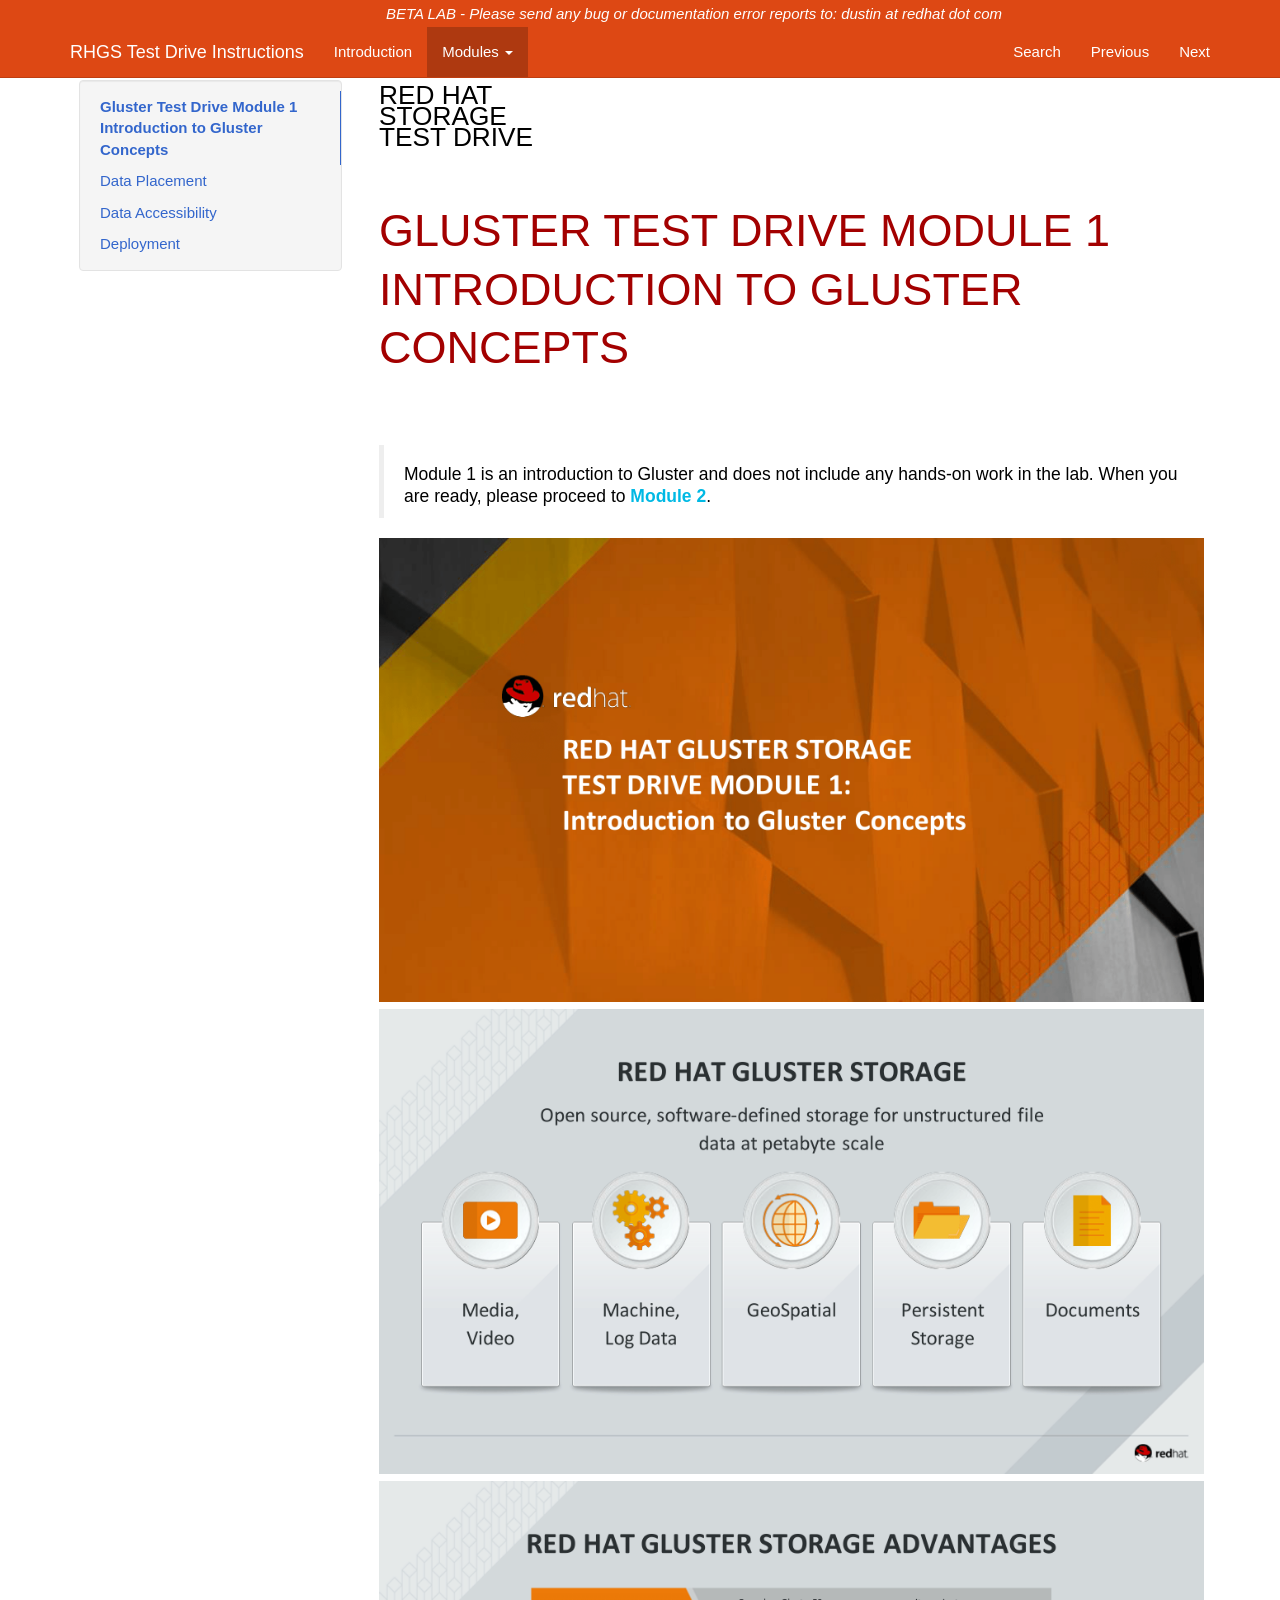
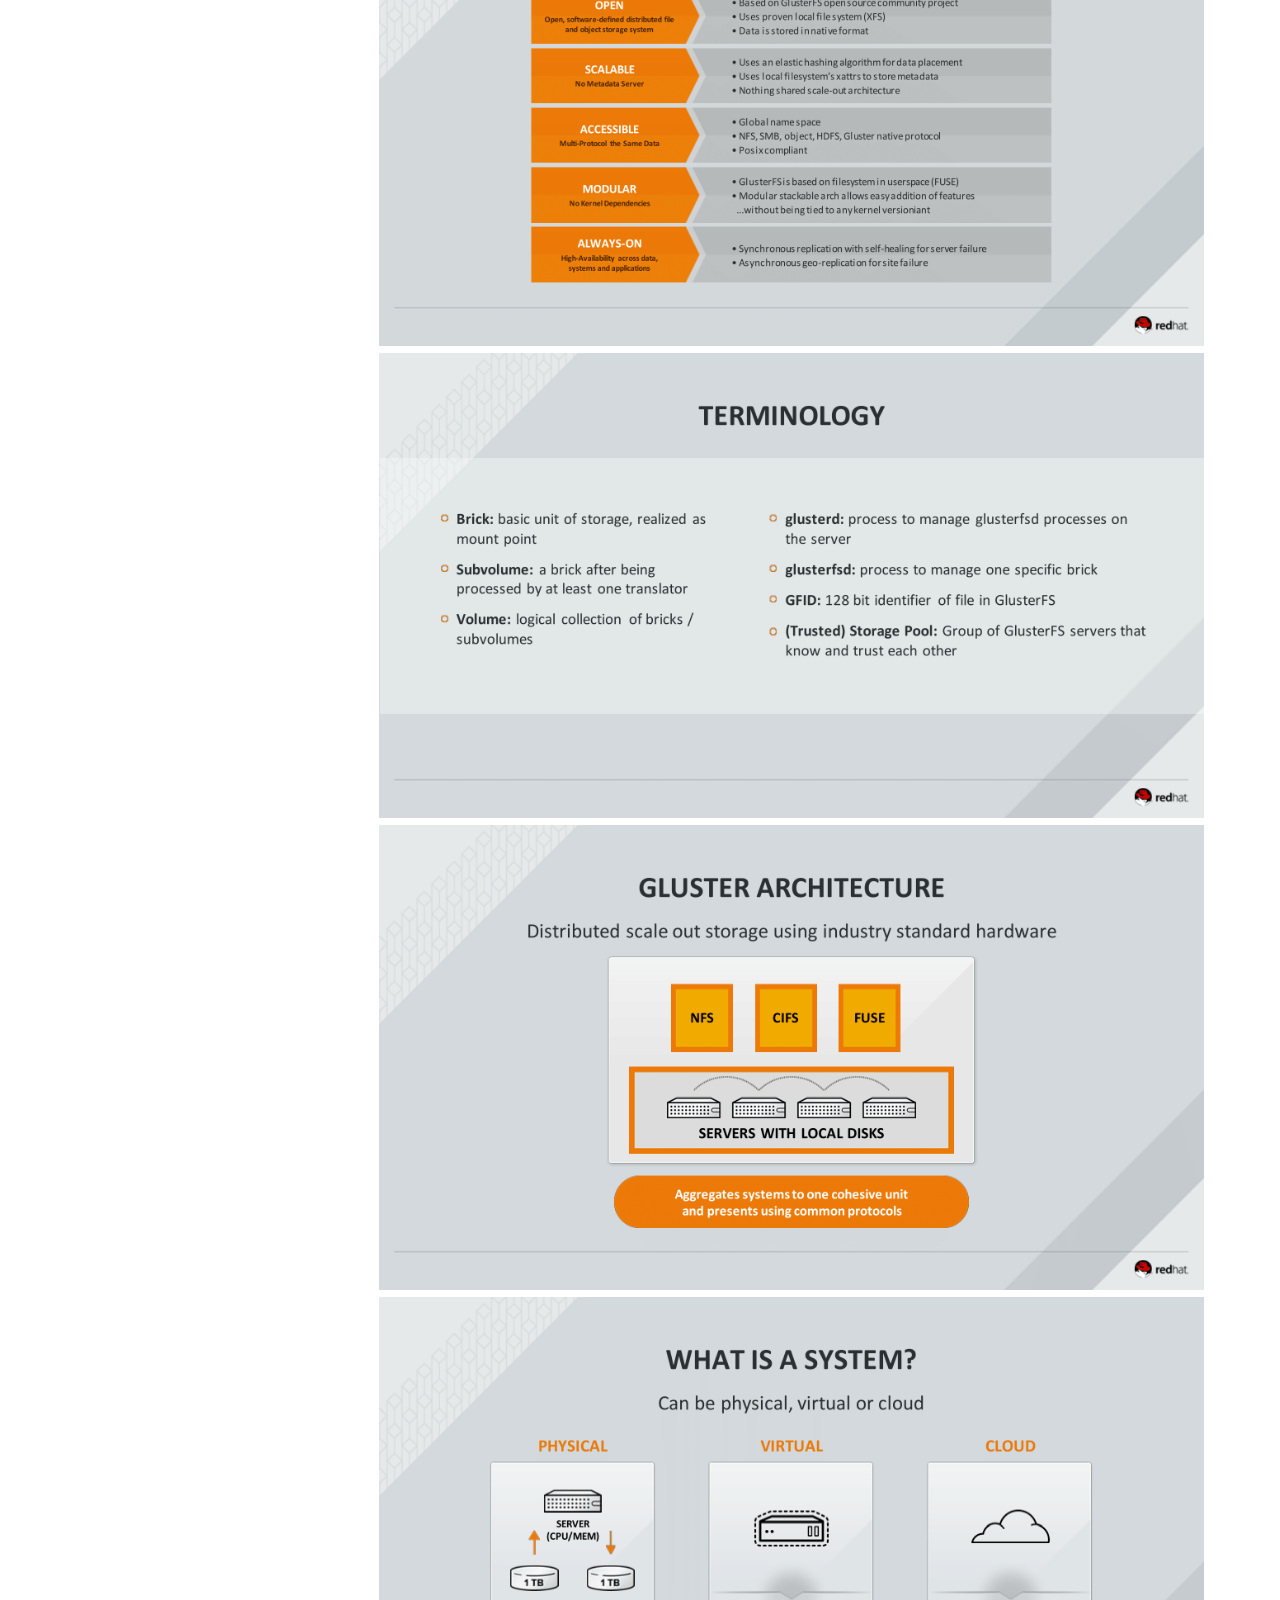
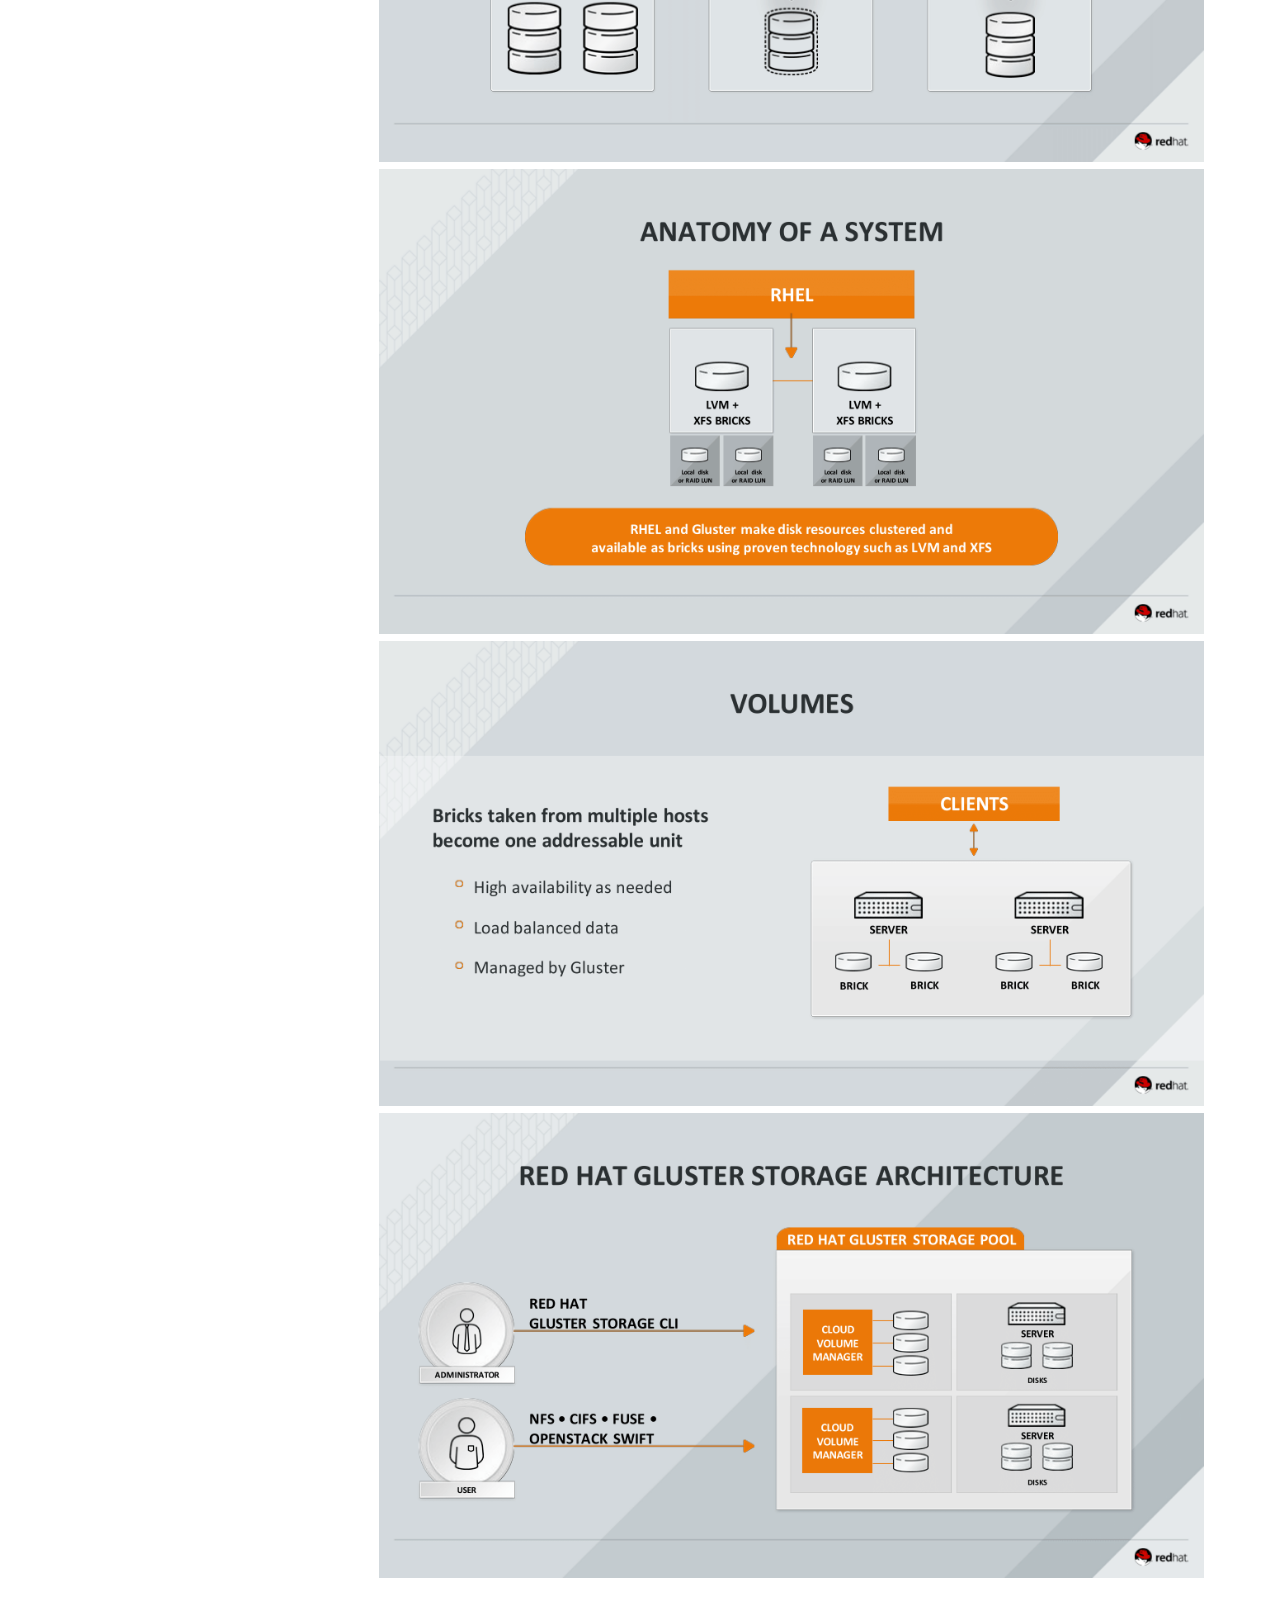
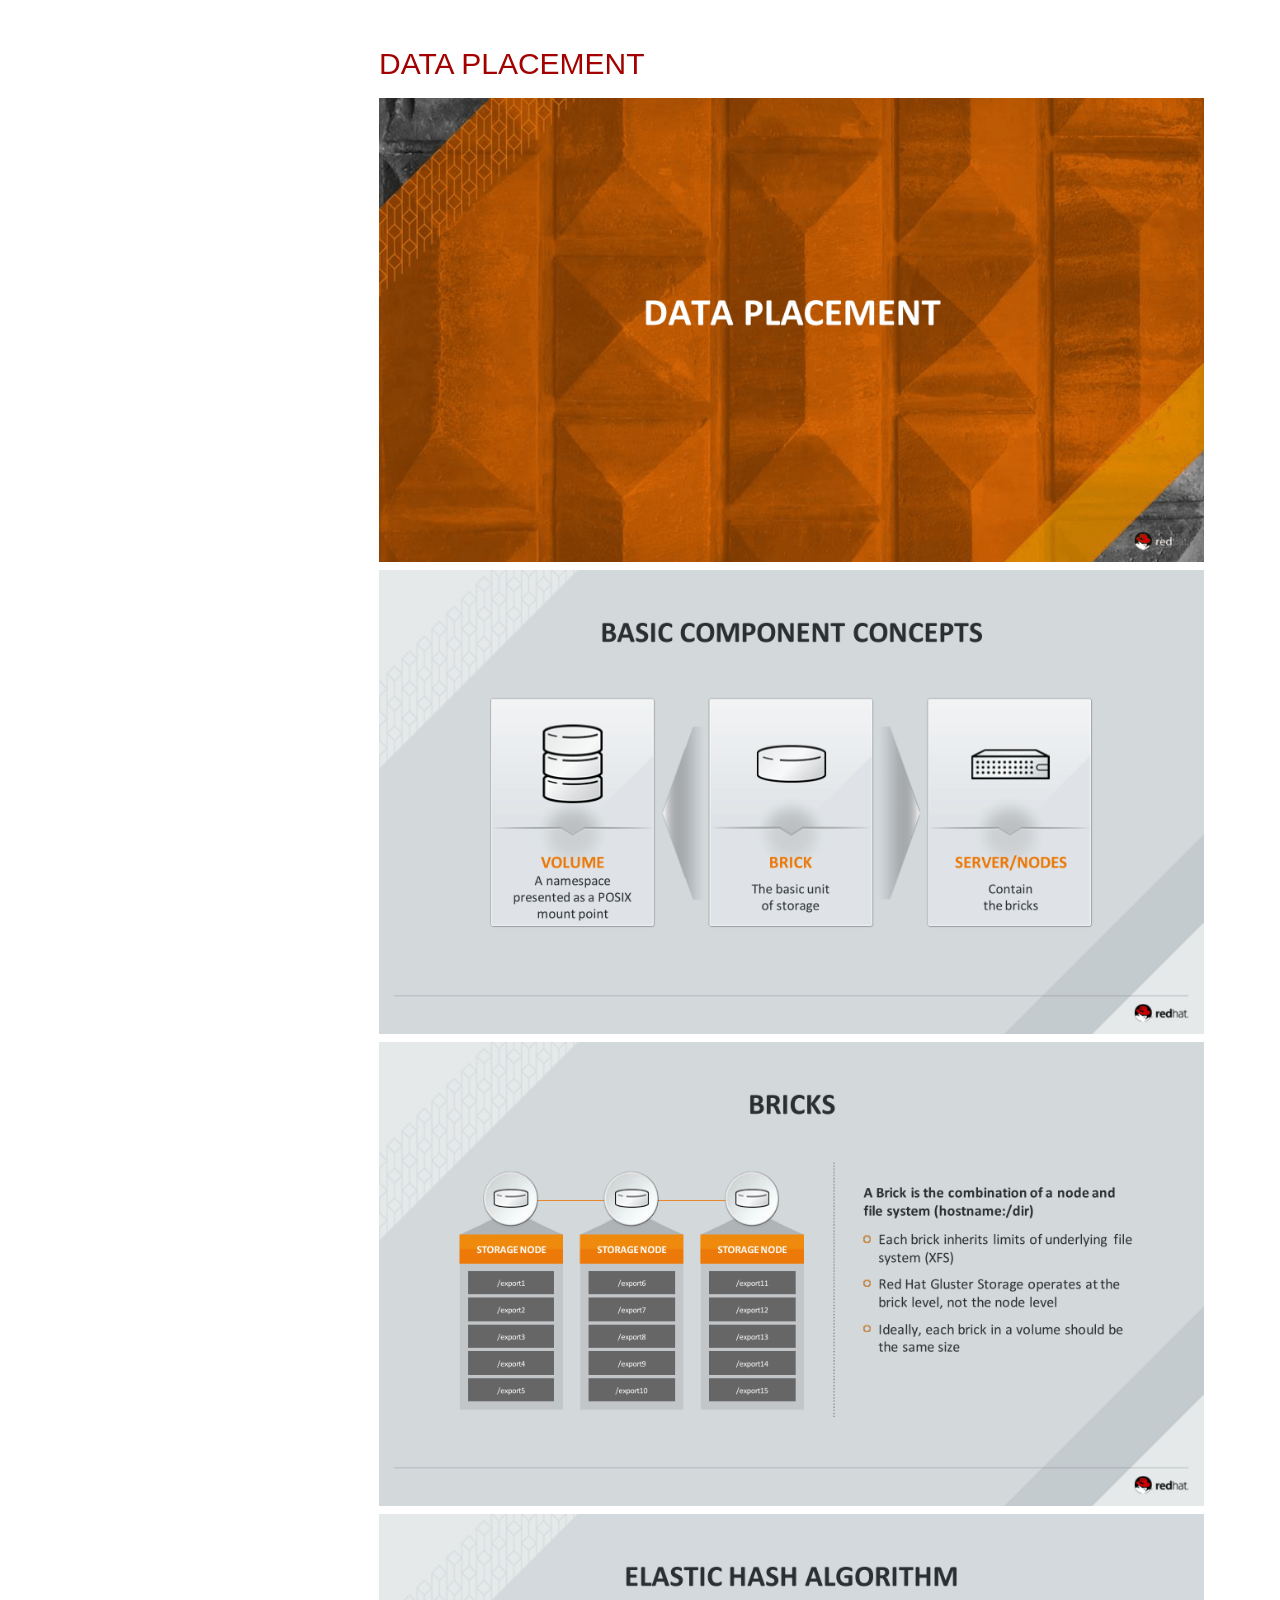
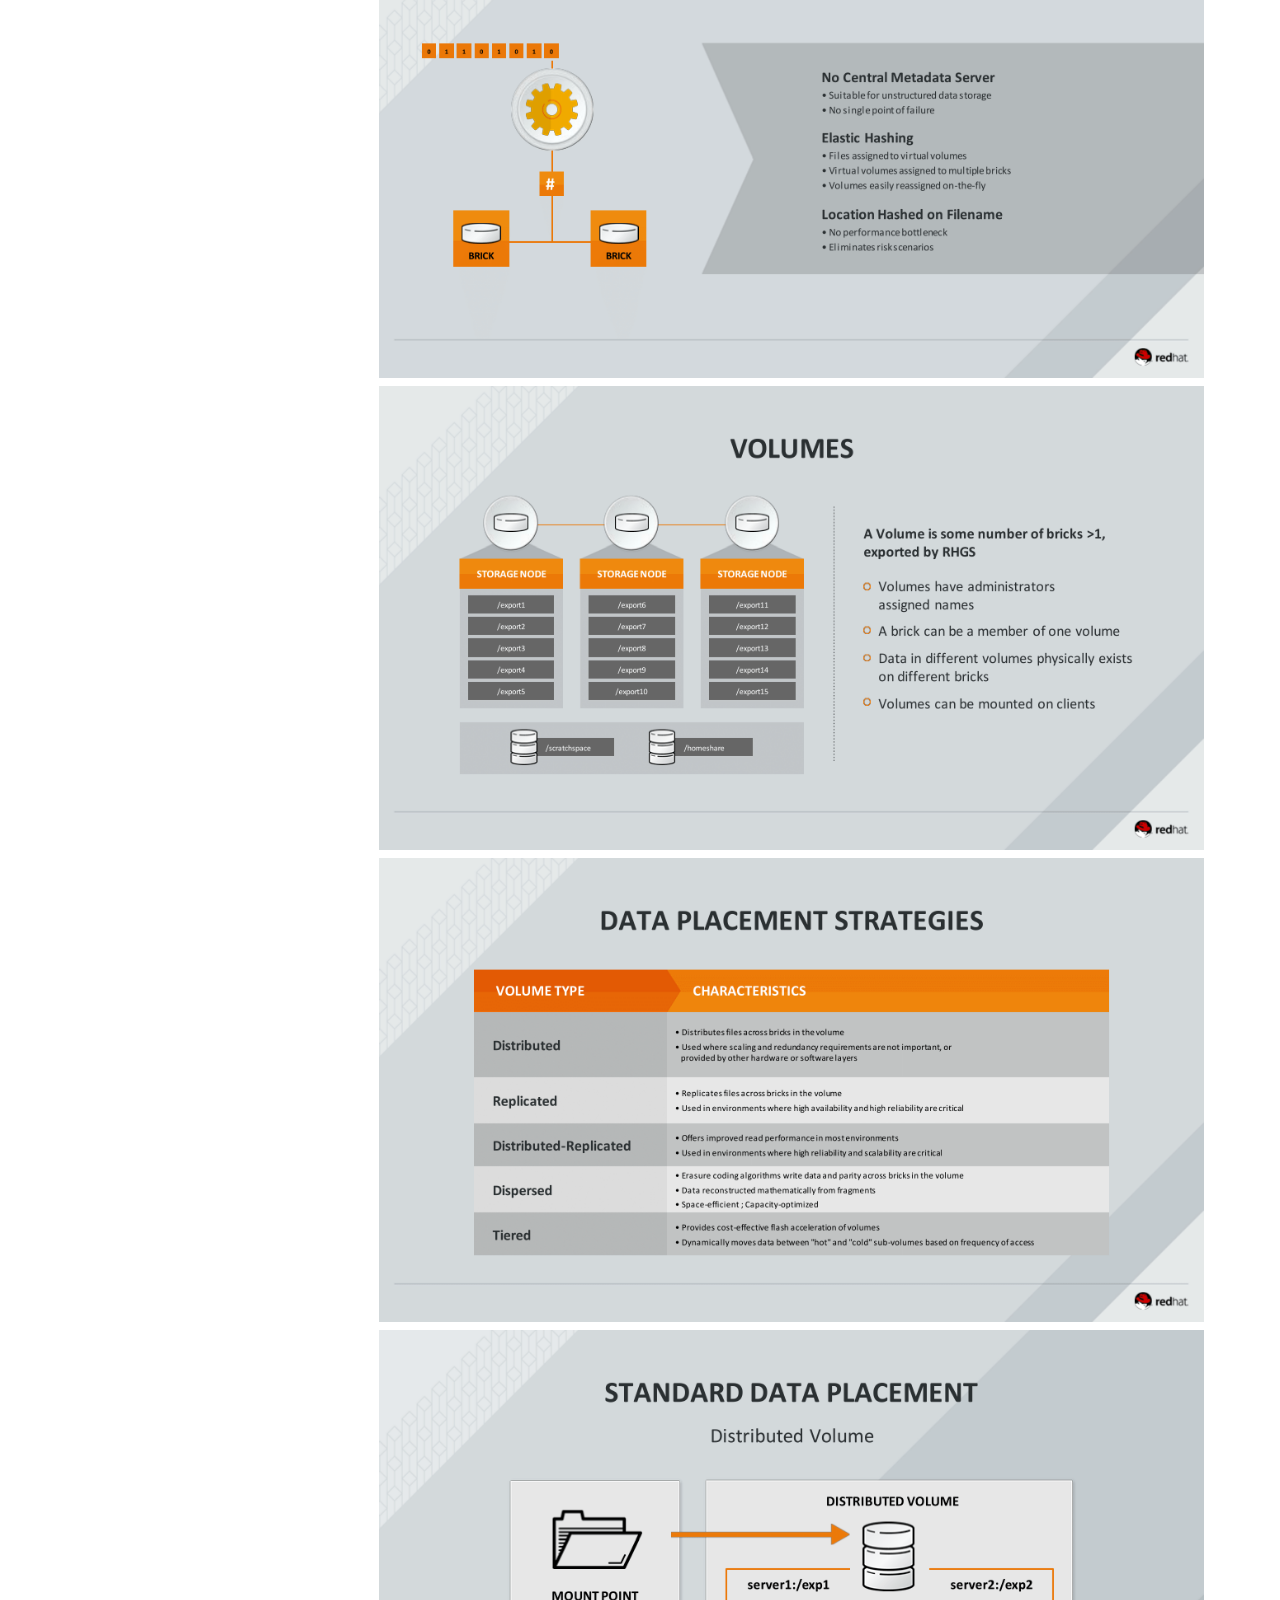
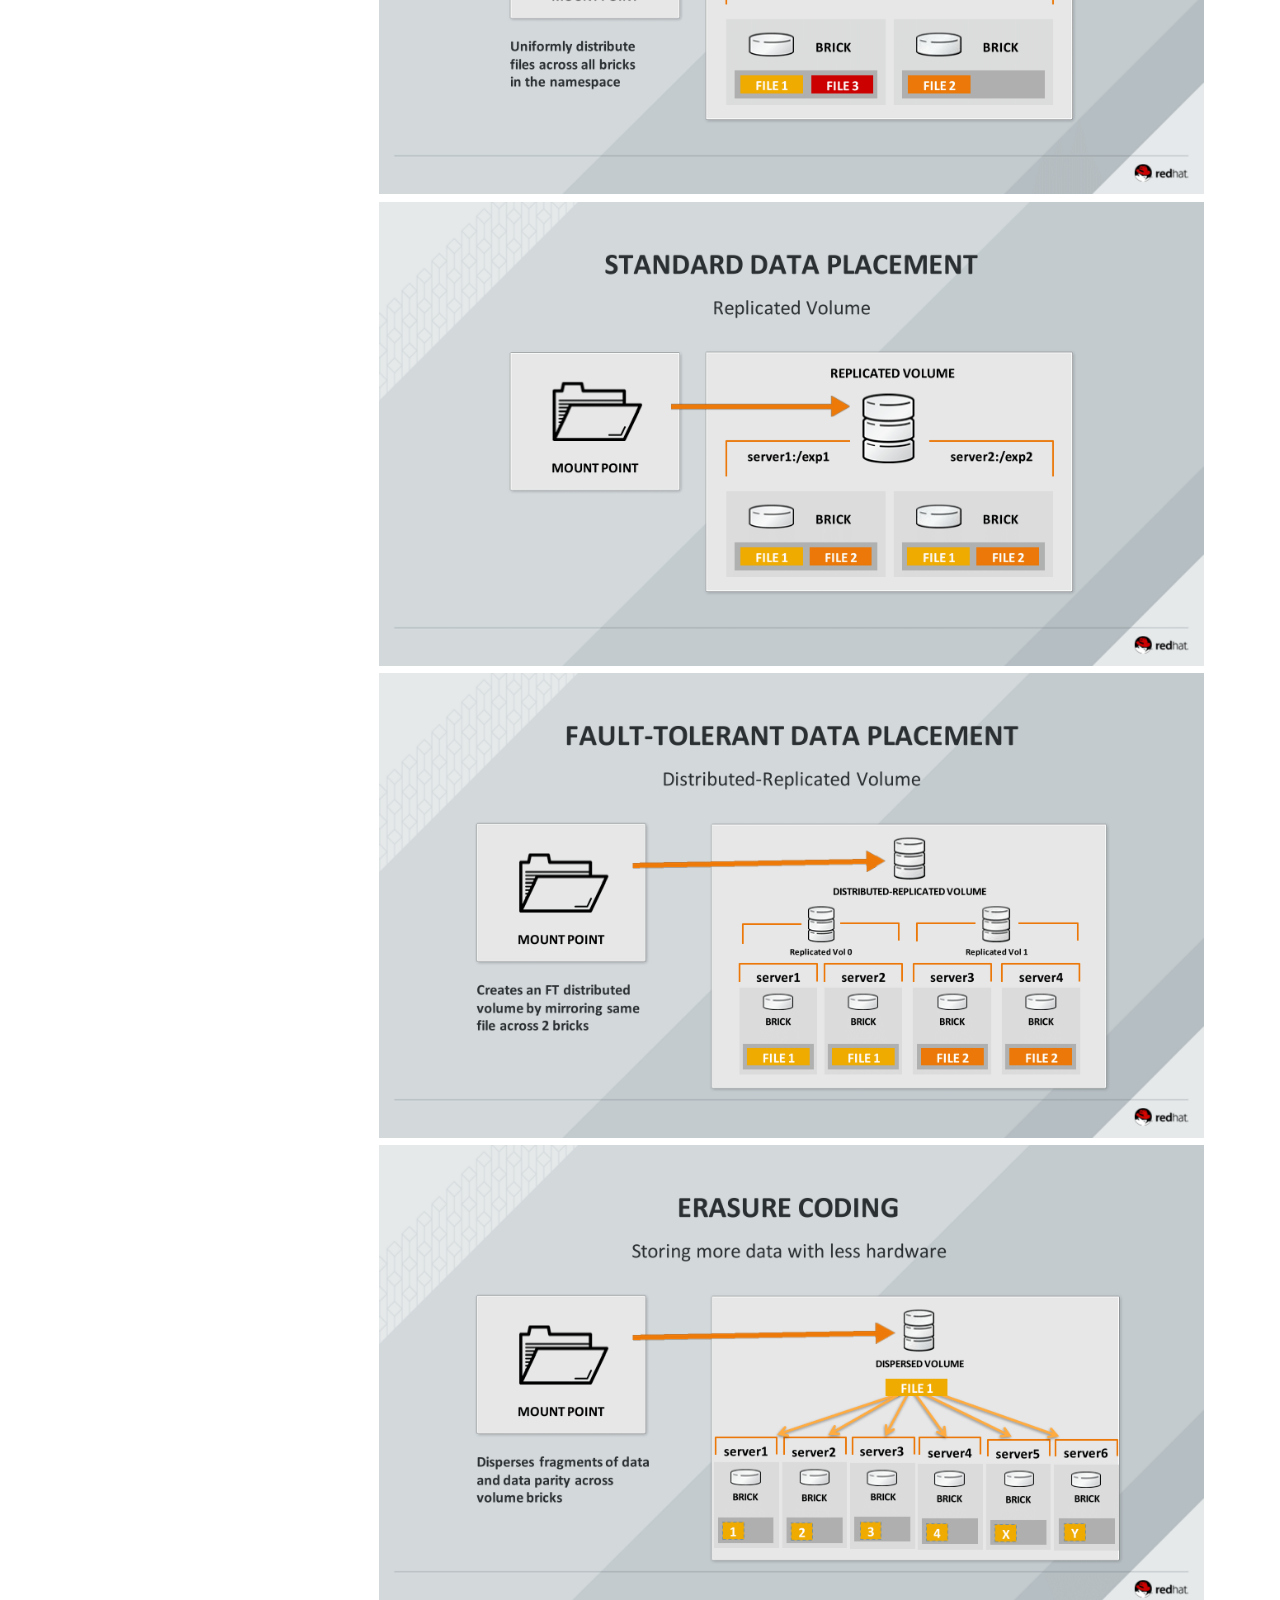
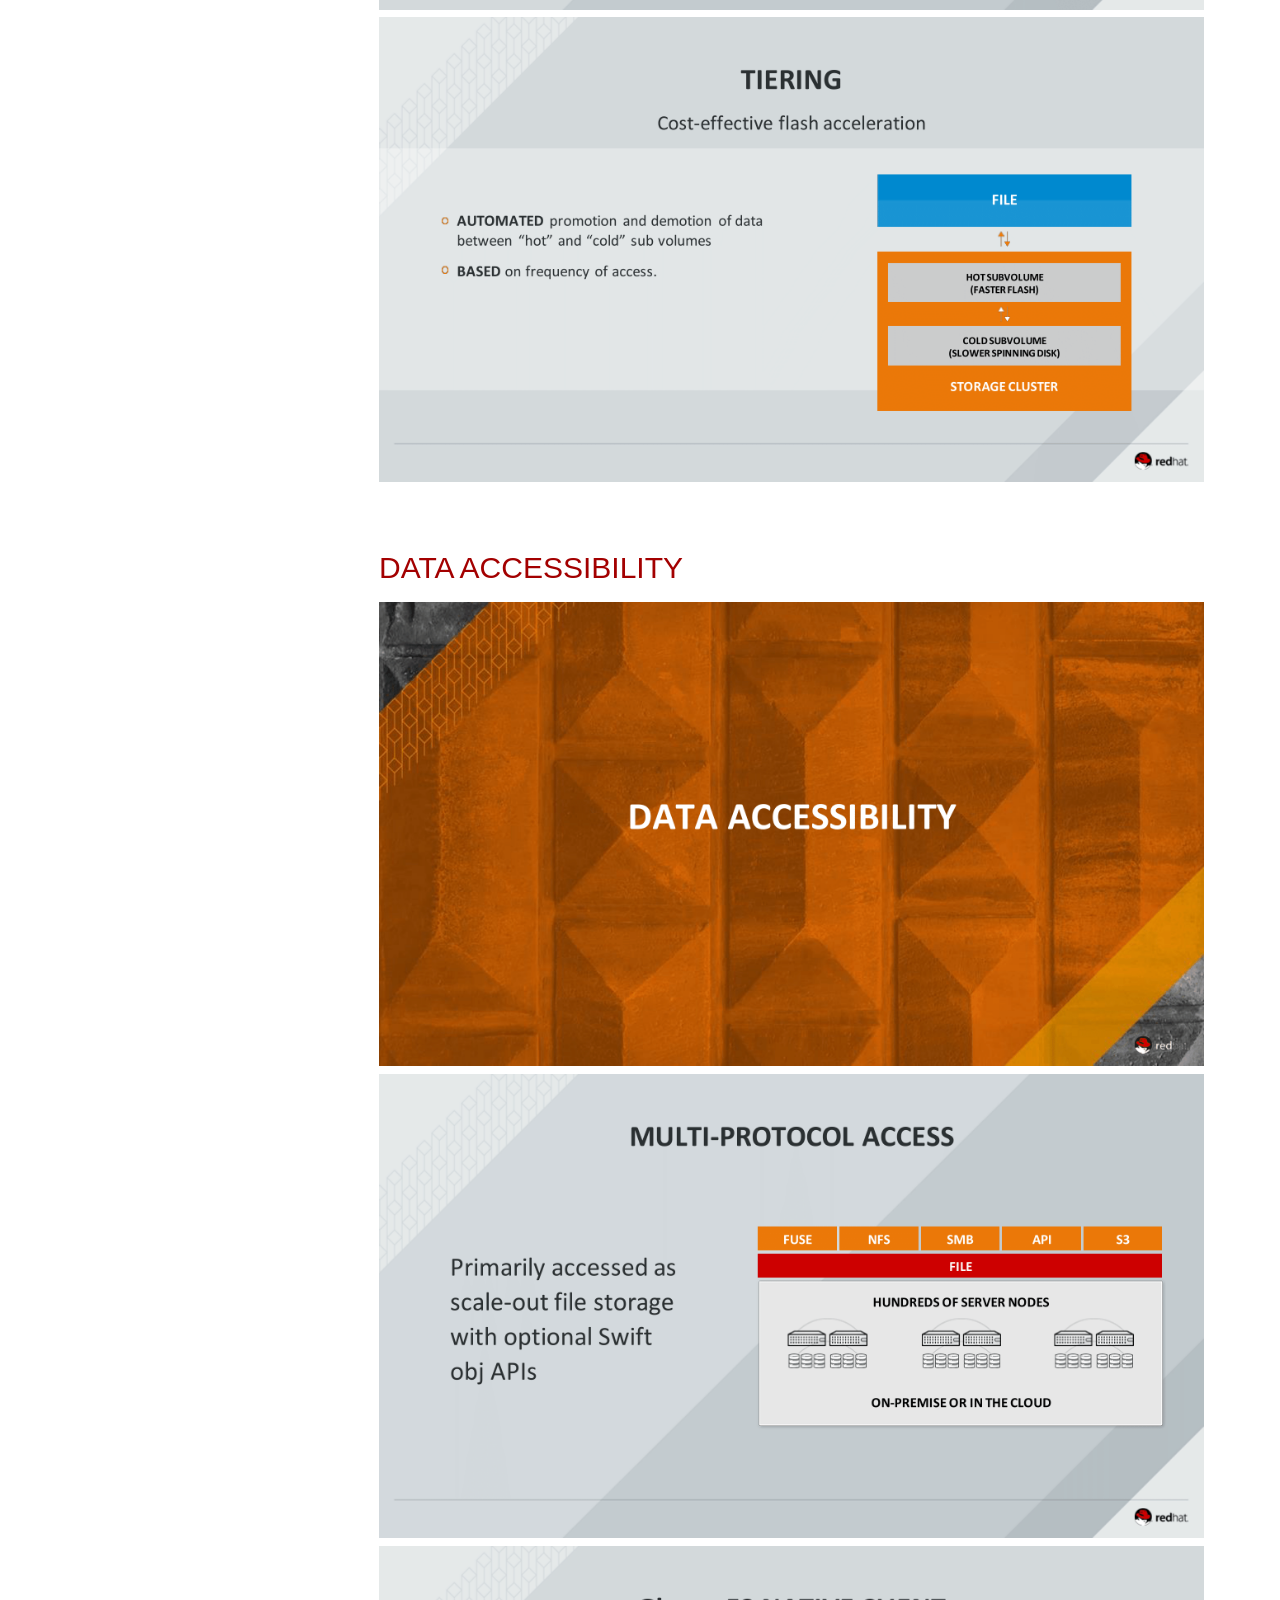
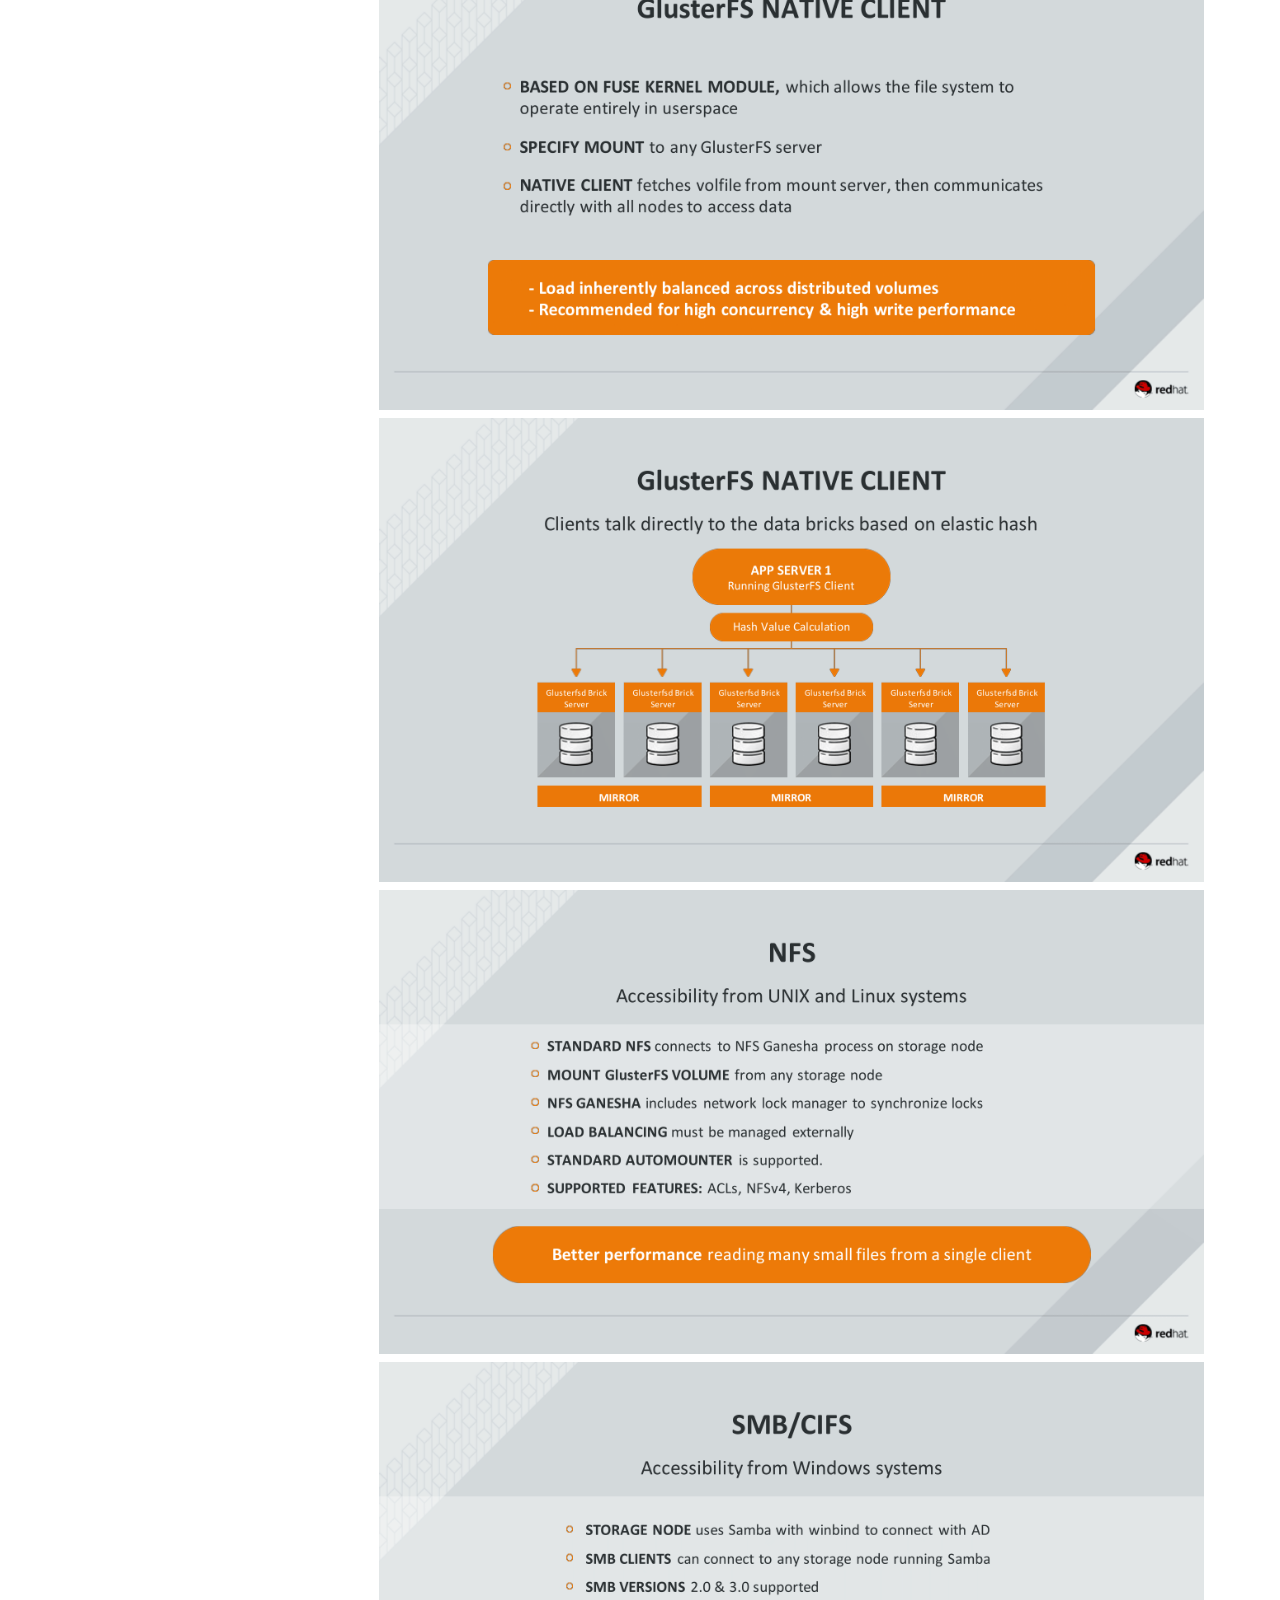
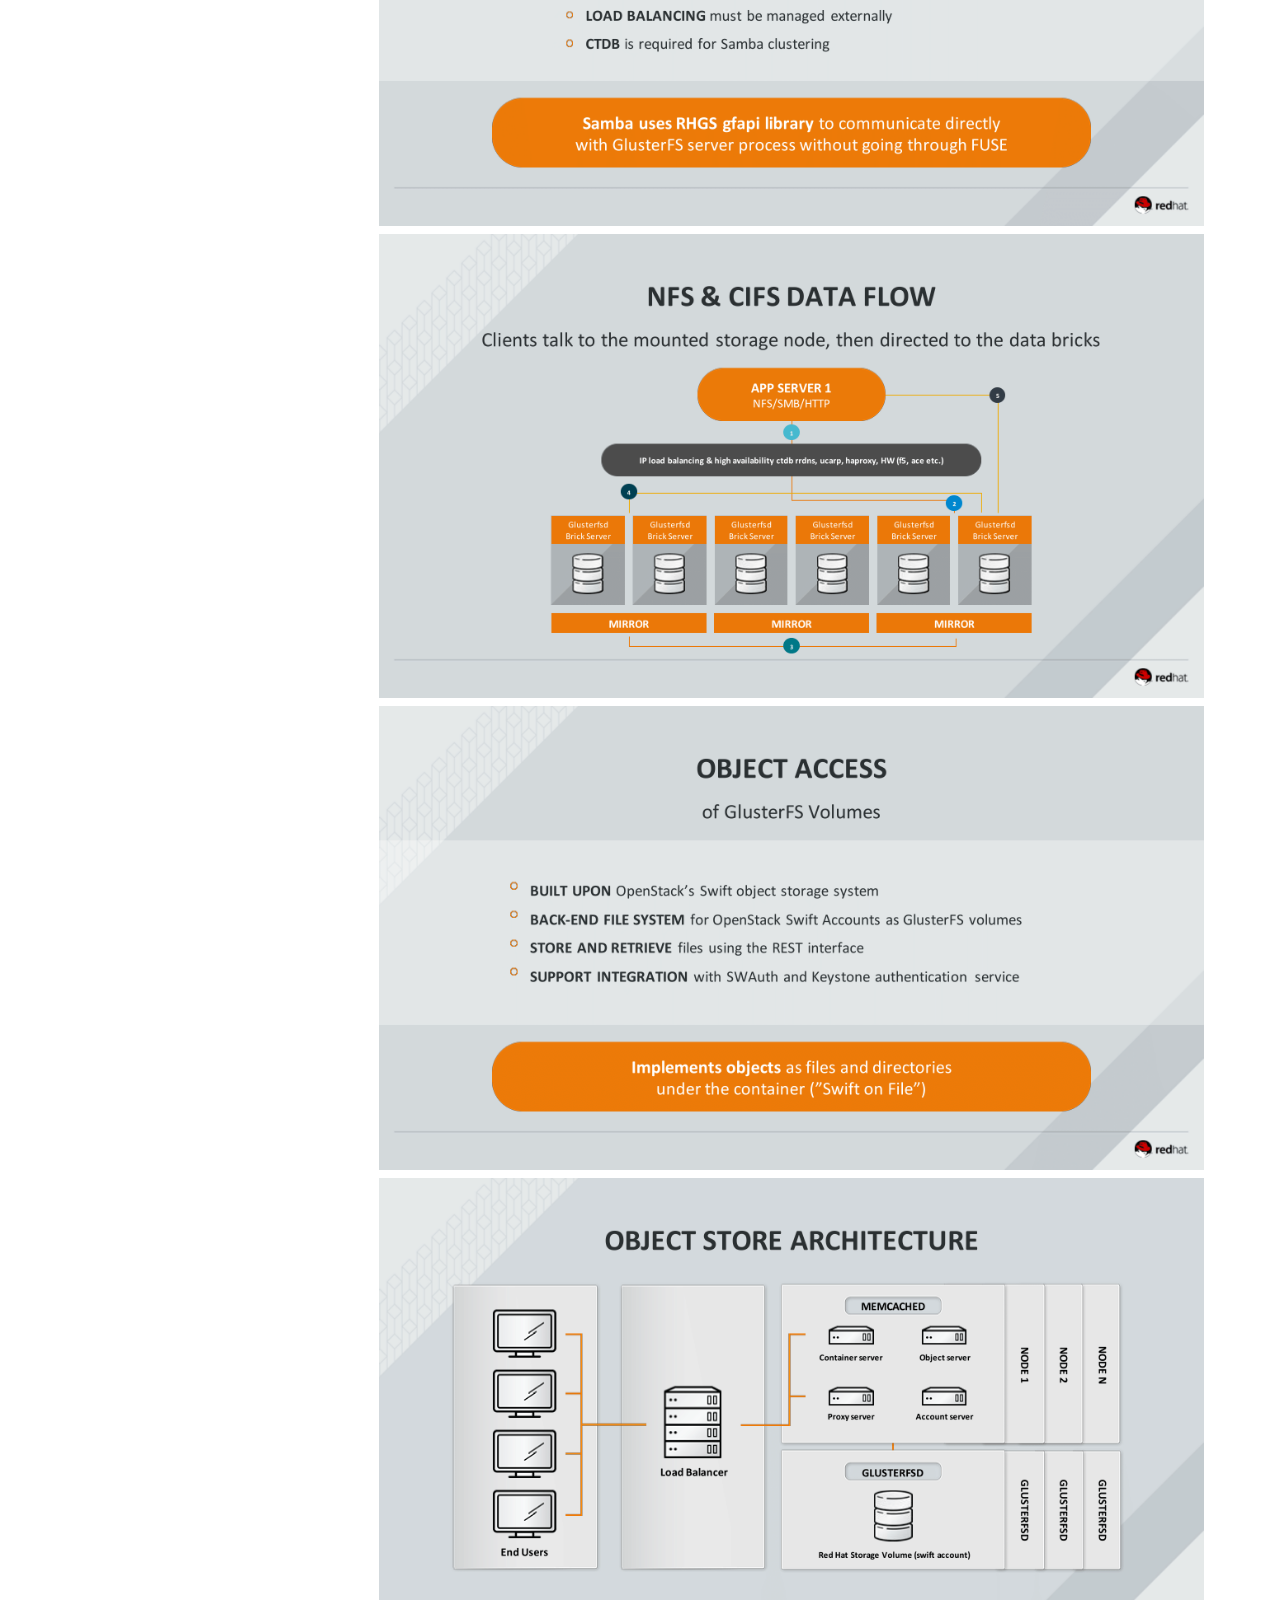
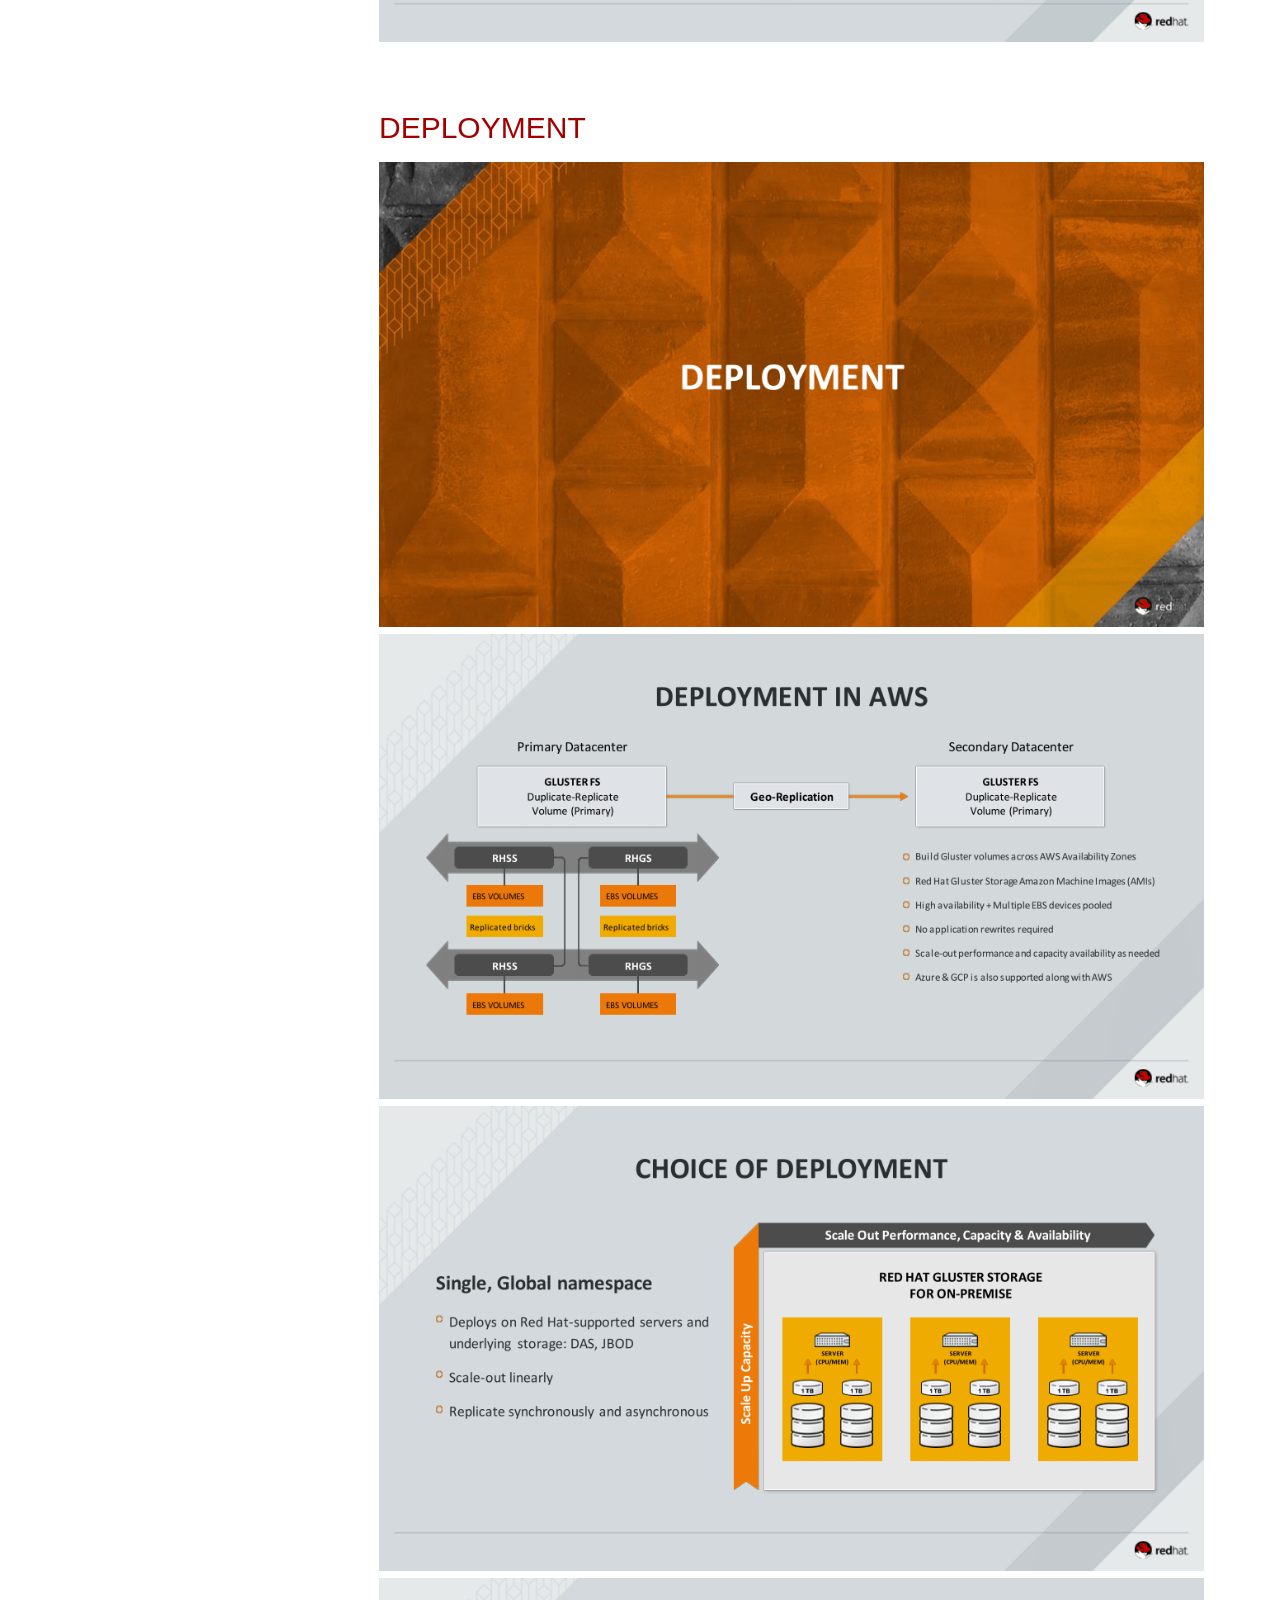
==== gluster-module-1/index.html @ aa93af3b "Deployed 037ed84 with MkDocs version: 0.16.3" ====
<!DOCTYPE html>
<html lang="en">
    <head>
        <meta charset="utf-8">
        <meta http-equiv="X-UA-Compatible" content="IE=edge">
        <meta name="viewport" content="width=device-width, initial-scale=1.0">
        
        
        
        <link rel="shortcut icon" href="images/favicon.ico">
        

	<title>Module 1 - Introduction to Gluster concepts - RHGS Test Drive Instructions</title>

        <link href="../css/bootstrap-custom.min.css" rel="stylesheet">
        <link href="../css/font-awesome-4.0.3.css" rel="stylesheet">
        <link rel="stylesheet" href="../css/highlight.css">
        <link href="../css/base.css" rel="stylesheet">
        <link href="../extra.css" rel="stylesheet">

        <!-- HTML5 shim and Respond.js IE8 support of HTML5 elements and media queries -->
        <!--[if lt IE 9]>
            <script src="https://oss.maxcdn.com/libs/html5shiv/3.7.0/html5shiv.js"></script>
            <script src="https://oss.maxcdn.com/libs/respond.js/1.3.0/respond.min.js"></script>
        <![endif]-->

        
    </head>

    <body>

        <div class="navbar navbar-default navbar-fixed-top" role="navigation">
    <div class="container">

        <!-- Collapsed navigation -->
        <div class="navbar-header">
            <!-- Expander button -->
            <button type="button" class="navbar-toggle" data-toggle="collapse" data-target=".navbar-collapse">
                <span class="sr-only">Toggle navigation</span>
                <span class="icon-bar"></span>
                <span class="icon-bar"></span>
                <span class="icon-bar"></span>
            </button>

            <!-- Main title -->
            <a class="navbar-brand" href="..">RHGS Test Drive Instructions</a>
        </div>

        <!-- Expanded navigation -->
        <div class="navbar-collapse collapse">
            <!-- Main navigation -->
            <ul class="nav navbar-nav">
            
            
                <li >
                    <a href="..">Introduction</a>
                </li>
            
            
            
                <li class="dropdown active">
                    <a href="#" class="dropdown-toggle" data-toggle="dropdown">Modules <b class="caret"></b></a>
                    <ul class="dropdown-menu">
                    
                        
<li class="active">
    <a href="./">Module 1 - Introduction to Gluster concepts</a>
</li>

                    
                        
<li >
    <a href="../gluster-module-2/">Module 2 - Volume Setup and Client Access</a>
</li>

                    
                        
<li >
    <a href="../gluster-module-3/">Module 3 - Volume Operations and Administration</a>
</li>

                    
                        
<li >
    <a href="../gluster-module-4/">Module 4 - Disperse Volumes (Erasure Coding)</a>
</li>

                    
                        
<li >
    <a href="../gluster-module-5/">Module 5 - Tiered Volumes (Cache Tiering)</a>
</li>

                    
                    </ul>
                </li>
            
            
            </ul>

            <!-- Search, Navigation and Repo links -->
            <ul class="nav navbar-nav navbar-right">
                <li>
                    <a href="#" data-toggle="modal" data-target="#mkdocs_search_modal">
                        <i class="fa fa-search"></i> Search
                    </a>
                </li>
                <li >
                    <a rel="next" href="..">
                        <i class="fa fa-arrow-left"></i> Previous
                    </a>
                </li>
                <li >
                    <a rel="prev" href="../gluster-module-2/">
                        Next <i class="fa fa-arrow-right"></i>
                    </a>
                </li>
                
            </ul>
        </div>
    </div>
</div>

        <div class="container">
            <div class="col-md-3"><div class="bs-sidebar hidden-print affix well" role="complementary">
    <ul class="nav bs-sidenav">
    
        <li class="main active"><a href="#gluster-test-drive-module-1-introduction-to-gluster-concepts">Gluster Test Drive Module 1  Introduction to Gluster Concepts</a></li>
        
            <li><a href="#data-placement">Data Placement</a></li>
        
            <li><a href="#data-accessibility">Data Accessibility</a></li>
        
            <li><a href="#deployment">Deployment</a></li>
        
    
    </ul>
</div></div>
            <div class="col-md-9" role="main">

<h1 id="gluster-test-drive-module-1-introduction-to-gluster-concepts">Gluster Test Drive Module 1 <br/> Introduction to Gluster Concepts</h1>
<blockquote>
<p>Module 1 is an introduction to Gluster and does not include any hands-on work in the lab. When you are ready, please proceed to <a href="../gluster-module-2/"><strong>Module 2</strong></a>.</p>
</blockquote>
<p><img alt="" src="../images/RHS_Gluster_Test_Drive-Module_1-dblack-201610-01.png" /></p>
<p><img alt="" src="../images/RHS_Gluster_Test_Drive-Module_1-dblack-201610-02.png" /></p>
<p><img alt="" src="../images/RHS_Gluster_Test_Drive-Module_1-dblack-201610-03.png" /></p>
<p><img alt="" src="../images/RHS_Gluster_Test_Drive-Module_1-dblack-201610-04.png" /></p>
<p><img alt="" src="../images/RHS_Gluster_Test_Drive-Module_1-dblack-201610-05.png" /></p>
<p><img alt="" src="../images/RHS_Gluster_Test_Drive-Module_1-dblack-201610-06.png" /></p>
<p><img alt="" src="../images/RHS_Gluster_Test_Drive-Module_1-dblack-201610-07.png" /></p>
<p><img alt="" src="../images/RHS_Gluster_Test_Drive-Module_1-dblack-201610-08.png" /></p>
<p><img alt="" src="../images/RHS_Gluster_Test_Drive-Module_1-dblack-201610-09.png" /></p>
<h2 id="data-placement">Data Placement</h2>
<p><img alt="" src="../images/RHS_Gluster_Test_Drive-Module_1-dblack-201610-10.png" /></p>
<p><img alt="" src="../images/RHS_Gluster_Test_Drive-Module_1-dblack-201610-11.png" /></p>
<p><img alt="" src="../images/RHS_Gluster_Test_Drive-Module_1-dblack-201610-12.png" /></p>
<p><img alt="" src="../images/RHS_Gluster_Test_Drive-Module_1-dblack-201610-13.png" /></p>
<p><img alt="" src="../images/RHS_Gluster_Test_Drive-Module_1-dblack-201610-14.png" /></p>
<p><img alt="" src="../images/RHS_Gluster_Test_Drive-Module_1-dblack-201610-15.png" /></p>
<p><img alt="" src="../images/RHS_Gluster_Test_Drive-Module_1-dblack-201610-16.png" /></p>
<p><img alt="" src="../images/RHS_Gluster_Test_Drive-Module_1-dblack-201610-17.png" /></p>
<p><img alt="" src="../images/RHS_Gluster_Test_Drive-Module_1-dblack-201610-18.png" /></p>
<p><img alt="" src="../images/RHS_Gluster_Test_Drive-Module_1-dblack-201610-19.png" /></p>
<p><img alt="" src="../images/RHS_Gluster_Test_Drive-Module_1-dblack-201610-21.png" /></p>
<h2 id="data-accessibility">Data Accessibility</h2>
<p><img alt="" src="../images/RHS_Gluster_Test_Drive-Module_1-dblack-201610-22.png" /></p>
<p><img alt="" src="../images/RHS_Gluster_Test_Drive-Module_1-dblack-201610-23.png" /></p>
<p><img alt="" src="../images/RHS_Gluster_Test_Drive-Module_1-dblack-201610-24.png" /></p>
<p><img alt="" src="../images/RHS_Gluster_Test_Drive-Module_1-dblack-201610-25.png" /></p>
<p><img alt="" src="../images/RHS_Gluster_Test_Drive-Module_1-dblack-201610-26.png" /></p>
<p><img alt="" src="../images/RHS_Gluster_Test_Drive-Module_1-dblack-201610-27.png" /></p>
<p><img alt="" src="../images/RHS_Gluster_Test_Drive-Module_1-dblack-201610-28.png" /></p>
<p><img alt="" src="../images/RHS_Gluster_Test_Drive-Module_1-dblack-201610-29.png" /></p>
<p><img alt="" src="../images/RHS_Gluster_Test_Drive-Module_1-dblack-201610-30.png" /></p>
<h2 id="deployment">Deployment</h2>
<p><img alt="" src="../images/RHS_Gluster_Test_Drive-Module_1-dblack-201610-31.png" /></p>
<p><img alt="" src="../images/RHS_Gluster_Test_Drive-Module_1-dblack-201610-32.png" /></p>
<p><img alt="" src="../images/RHS_Gluster_Test_Drive-Module_1-dblack-201610-33.png" /></p>
<p><img alt="" src="../images/RHS_Gluster_Test_Drive-Module_1-dblack-201610-34.png" /></p>
<p><img alt="" src="../images/RHS_Gluster_Test_Drive-Module_1-dblack-201610-35.png" /></p></div>
        </div>

        <footer class="col-md-12">
            <hr>
            
                <center>Copyright ©2016 Red Hat, Inc.</center>
            
            <center>Documentation built with <a href="http://www.mkdocs.org/">MkDocs</a>.</center>
        </footer>

        <script src="../js/jquery-1.10.2.min.js"></script>
        <script src="../js/bootstrap-3.0.3.min.js"></script>
        <script src="../js/highlight.pack.js"></script>
        <script>var base_url = '..';</script>
        <script data-main="../mkdocs/js/search.js" src="../mkdocs/js/require.js"></script>
        <script src="../js/base.js"></script>

        <div class="modal" id="mkdocs_search_modal" tabindex="-1" role="dialog" aria-labelledby="Search Modal" aria-hidden="true">
            <div class="modal-dialog">
                <div class="modal-content">
                    <div class="modal-header">
                        <button type="button" class="close" data-dismiss="modal"><span aria-hidden="true">&times;</span><span class="sr-only">Close</span></button>
                        <h4 class="modal-title" id="exampleModalLabel">Search</h4>
                    </div>
                    <div class="modal-body">
                        <p>
                            From here you can search these documents. Enter
                            your search terms below.
                        </p>
                        <form role="form">
                            <div class="form-group">
                                <input type="text" class="form-control" placeholder="Search..." id="mkdocs-search-query">
                            </div>
                        </form>
                        <div id="mkdocs-search-results"></div>
                    </div>
                    <div class="modal-footer">
                    </div>
                </div>
            </div>
        </div>
    </body>
</html>
---- css/base.css ----
body {
    padding-top: 70px;
}

/*
 * The code below adds some padding to the top of the current anchor target so
 * that, when navigating to it, the header isn't hidden by the navbar at the
 * top. This is especially complicated because we want to *remove* the padding
 * after navigation so that hovering over the header shows the permalink icon
 * correctly. Thus, we create a CSS animation to remove the extra padding after
 * a second. We have two animations so that navigating to an anchor within the
 * page always restarts the animation.
 *
 * See <https://github.com/mkdocs/mkdocs/issues/843> for more details.
 */
:target::before {
    content: "";
    display: block;
    margin-top: -75px;
    height: 75px;
    pointer-events: none;
    animation: 0s 1s forwards collapse-anchor-padding-1;
}

body.clicky :target::before {
    animation-name: collapse-anchor-padding-2;
}

@keyframes collapse-anchor-padding-1 {
    to {
        margin-top: 0;
        height: 0;
    }
}

@keyframes collapse-anchor-padding-2 {
    to {
        margin-top: 0;
        height: 0;
    }
}

ul.nav li.main {
    font-weight: bold;
}

div.col-md-3 {
    padding-left: 0;
}

div.col-md-9 {
    padding-bottom: 100px;
}

div.source-links {
    float: right;
}

div.col-md-9 img {
    max-width: 100%;
}

code {
    padding: 1px 3px;
    background: #f5f5f5;
    border: solid 1px #ccc;
    color: #333;
}

pre code {
    background: transparent;
    border: none;
}

a > code {
    color: #dd4814;
}

a > code:hover, a > code:focus {
    color: #97310e;
}

/*
 * Side navigation
 *
 * Scrollspy and affixed enhanced navigation to highlight sections and secondary
 * sections of docs content.
 */

/* By default it's not affixed in mobile views, so undo that */
.bs-sidebar.affix {
    position: static;
}

.bs-sidebar.well {
    padding: 0;
}

/* First level of nav */
.bs-sidenav {
    margin-top: 30px;
    margin-bottom: 30px;
    padding-top:    10px;
    padding-bottom: 10px;
    border-radius: 5px;
}

/* All levels of nav */
.bs-sidebar .nav > li > a {
    display: block;
    padding: 5px 20px;
    z-index: 1;
}
.bs-sidebar .nav > li > a:hover,
.bs-sidebar .nav > li > a:focus {
    text-decoration: none;
    border-right: 1px solid;
}
.bs-sidebar .nav > .active > a,
.bs-sidebar .nav > .active:hover > a,
.bs-sidebar .nav > .active:focus > a {
    font-weight: bold;
    background-color: transparent;
    border-right: 1px solid;
}

/* Nav: second level (shown on .active) */
.bs-sidebar .nav .nav {
    display: none; /* Hide by default, but at >768px, show it */
    margin-bottom: 8px;
}
.bs-sidebar .nav .nav > li > a {
    padding-top:    3px;
    padding-bottom: 3px;
    padding-left: 30px;
    font-size: 90%;
}

/* Show and affix the side nav when space allows it */
@media (min-width: 992px) {
    .bs-sidebar .nav > .active > ul {
        display: block;
    }
    /* Widen the fixed sidebar */
    .bs-sidebar.affix,
    .bs-sidebar.affix-bottom {
        width: 213px;
    }
    .bs-sidebar.affix {
        position: fixed; /* Undo the static from mobile first approach */
        top: 80px;
    }
    .bs-sidebar.affix-bottom {
        position: absolute; /* Undo the static from mobile first approach */
    }
    .bs-sidebar.affix-bottom .bs-sidenav,
    .bs-sidebar.affix .bs-sidenav {
        margin-top: 0;
        margin-bottom: 0;
    }
}
@media (min-width: 1200px) {
    /* Widen the fixed sidebar again */
    .bs-sidebar.affix-bottom,
    .bs-sidebar.affix {
        width: 263px;
    }
}

.headerlink {
    display: none;
    padding-left: .5em;
}

h1:hover .headerlink, h2:hover .headerlink, h3:hover .headerlink, h4:hover .headerlink, h5:hover .headerlink, h6:hover .headerlink{
    display:inline-block;
}

/* display submenu relative to parent*/
.dropdown-submenu {
    position: relative;
}

/* sub menu stlye */
.dropdown-submenu>.dropdown-menu {
    top: 0;
    left: 100%;
    margin-top: 0px;
    margin-left: -1px;
    -webkit-border-radius: 0 4px 4px 4px;
    -moz-border-radius: 0 4px 4px;
    border-radius: 0 4px 4px 4px;
}

/* display sub menu on hover*/
.dropdown-submenu:hover>.dropdown-menu {
    display: block;
}

/* little arrow */
.dropdown-submenu>a:after {
    display: block;
    content: " ";
    float: right;
    width: 0;
    height: 0;
    border-color: transparent;
    border-style: solid;
    border-width: 5px 0 5px 5px;
    border-left-color: #ccc;
    margin-top: 5px;
    margin-right: -10px;
}

/* little arrow of parent menu */
.dropdown-submenu:hover>a:after {
    border-left-color: #404040;
}
---- extra.css ----
/* Shared CSS for mkdocs; adapted from CSS for AsciiDoc */
/* Customized for Red Hat CSA team by dblack */

/* Default font. */
body {
  font-family: "Open Sans","liberation sans", "Myriad ", "Bitstream Vera Sans", "Lucida Grande", "Luxi Sans", "Trebuchet MS", helvetica, verdana, arial, sans-serif;
  font-size: 1.5em;
  color: #000000;
  text-rendering: optimizeLegibility;
}

/* Beta lab bug reporting header */
div.navbar.navbar-default.navbar-fixed-top:before {
    content: "BETA LAB - Please send any bug or documentation error reports to: dustin at redhat dot com";
    white-space: pre;
    display: block;
    font-family: "Overpass","Open Sans","Helvetica Neue",sans-serif;
    font-weight: 300;
    color: #000000;
    line-height: 80%;
    margin-bottom: .5em;
    margin-top: .5em;
    text-align: center !important;
    text-rendering: optimizeLegibility;
    font-style: italic;
    margin-left: 7.2em;
    color: #fff;
}

div.col-md-9:before{
  content: "RED HAT \A STORAGE \A TEST DRIVE";
  white-space: pre;
  display: block;
  font-family: "Overpass","Open Sans","Helvetica Neue",sans-serif;
  font-weight: 300;
  text-transform: uppercase;
  color: #000000;
  font-size: 1.75em;
  line-height: 80%;
  margin-bottom: 1.02857em;
/*  margin-top: 2.05714em; */
/*  padding-top: 0.75em; */
  text-align: left !important;
  width: 10em;
  text-rendering: optimizeLegibility;
}

/* Title font. */
h1, h2, h3, h4, h5, h6,
div.title, caption.title,
thead, p.table.header,
#toctitle,
#author, #revnumber, #revdate, #revremark,
#footer {
  font-family: "Overpass", "Open Sans","liberation sans", "Myriad ", "Bitstream Vera Sans", "Lucida Grande", "Luxi Sans", "Trebuchet MS", helvetica, verdana, arial, sans-serif;
  font-weight: 300;
}

body {
  margin: 1em 5% 1em 5%;
}

a:link {
  color: #3366cc;
  text-decoration: none;
}
a:visited {
  color: #003366;
}
a:hover {
  text-decoration: underline;
}

em {
  font-style: italic;
}

strong {
  font-weight: bold;
  color: #00b9e4;
}

h1, h2, h3, h4, h5, h6 {
  color: #a30000;
  margin-top: 1.2em;
  margin-bottom: 0.5em;
  line-height: 1.3;
}

h1, h2, h3 {
  text-transform: uppercase;
}

//h2, h3 {
  //border-bottom: 2px solid silver;
//}

h1 {
  padding-bottom: 1em;
  font-size: 300%;
}
h2 {
  padding-top: 1em;
  font-size: 200%;
}
h3 {
  font-size: 130%;
  border-bottom: 1px solid silver;
}
h3 + * {
  clear: left;
}
h4 {
  font-size: 110%;
}
h5 {
  font-size: 1.0em;
}

div.sectionbody {
  margin-left: 0;
}

hr {
  border: 1px solid silver;
}

p {
  margin-top: 0.5em;
  margin-bottom: 0.5em;
}

ul, ol, li > p {
  margin-top: 0;
}
ul > li     { color: #004153; }
ul > li > * { color: #004153; }

.monospaced, code, pre {
  font-family: "Liberation Mono", Courier, monospace;
  font-size: inherit;
  color: #a30000;
  background: transparent;
  border: transparent;
  padding: 0;
  margin: 0;
  white-space: pre-wrap;
}

div.codehilite, pre.codehilite {
  font-family: "Liberation Mono", Courier, monospace;
  font-size: inherit;
  color: #a30000;
  background: #f5f5f5;
  border: solid 1px #ccc;
}


#author {
  color: #004153;
  font-weight: bold;
  font-size: 1.1em;
}
#email {
}
#revnumber, #revdate, #revremark {
}

#footer {
  font-size: small;
  border-top: 2px solid silver;
  padding-top: 0.5em;
  margin-top: 4.0em;
}
#footer-text {
  float: left;
  padding-bottom: 0.5em;
}
#footer-badges {
  float: right;
  padding-bottom: 0.5em;
}

#preamble {
  margin-top: 1.5em;
  margin-bottom: 1.5em;
}
div.imageblock, div.exampleblock, div.verseblock,
div.quoteblock, div.literalblock, div.listingblock, div.sidebarblock,
div.admonitionblock {
  margin-top: 1.0em;
  margin-bottom: 1.5em;
}
div.admonitionblock {
  margin-top: 2.0em;
  margin-bottom: 2.0em;
  margin-right: 10%;
  color: #606060;
}

div.content { /* Block element content. */
  padding: 0;
}

/* Block element titles. */
div.title, caption.title {
  color: #00b9e4;
  font-weight: bold;
  text-align: left;
  margin-top: 1.0em;
  margin-bottom: 0.5em;
}
div.title + * {
  margin-top: 0;
}

td div.title:first-child {
  margin-top: 0.0em;
}
div.content div.title:first-child {
  margin-top: 0.0em;
}
div.content + div.title {
  margin-top: 0.0em;
}

div.sidebarblock > div.content {
  background: #ffffee;
  border: 1px solid #dddddd;
  border-left: 4px solid #f0f0f0;
  padding: 0.5em;
}

div.listingblock > div.content {
  border: 1px solid #dddddd;
  border-left: 5px solid #f0f0f0;
  background: #fcedcd;
  padding: 0.5em;
}

div.quoteblock, div.verseblock {
  padding-left: 1.0em;
  margin-left: 1.0em;
  margin-right: 10%;
  border-left: 5px solid #f0f0f0;
  color: #888;
}

div.quoteblock > div.attribution {
  padding-top: 0.5em;
  text-align: right;
}

div.verseblock > pre.content {
  font-family: inherit;
  font-size: inherit;
}
div.verseblock > div.attribution {
  padding-top: 0.75em;
  text-align: left;
}
/* DEPRECATED: Pre version 8.2.7 verse style literal block. */
div.verseblock + div.attribution {
  text-align: left;
}

div.admonitionblock .icon {
  vertical-align: top;
  font-size: 1.1em;
  font-weight: bold;
  text-decoration: underline;
  color: #00b9e4;
  padding-right: 0.5em;
}
div.admonitionblock td.content {
  padding-left: 0.5em;
  border-left: 3px solid #dddddd;
}

div.exampleblock > div.content {
  border-left: 3px solid #dddddd;
  padding-left: 0.5em;
}

div.imageblock div.content { padding-left: 0; }
span.image img { border-style: none; }
a.image:visited { color: white; }

dl {
  margin-top: 0.8em;
  margin-bottom: 0.8em;
}
dt {
  margin-top: 0.5em;
  margin-bottom: 0;
  font-style: normal;
  color: #00b9e4;
}
dd > *:first-child {
  margin-top: 0.1em;
}

ul, ol {
    list-style-position: outside;
}
ol.arabic {
  list-style-type: decimal;
}
ol.loweralpha {
  list-style-type: lower-alpha;
}
ol.upperalpha {
  list-style-type: upper-alpha;
}
ol.lowerroman {
  list-style-type: lower-roman;
}
ol.upperroman {
  list-style-type: upper-roman;
}

div.compact ul, div.compact ol,
div.compact p, div.compact p,
div.compact div, div.compact div {
  margin-top: 0.1em;
  margin-bottom: 0.1em;
}

tfoot {
  font-weight: bold;
}
td > div.verse {
  white-space: pre;
}

div.hdlist {
  margin-top: 0.8em;
  margin-bottom: 0.8em;
}
div.hdlist tr {
  padding-bottom: 15px;
}
dt.hdlist1.strong, td.hdlist1.strong {
  font-weight: bold;
}
td.hdlist1 {
  vertical-align: top;
  font-style: normal;
  padding-right: 0.8em;
  color: #00b9e4;
}
td.hdlist2 {
  vertical-align: top;
}
div.hdlist.compact tr {
  margin: 0;
  padding-bottom: 0;
}

.comment {
  background: yellow;
}

.footnote, .footnoteref {
  font-size: 0.8em;
}

span.footnote, span.footnoteref {
  vertical-align: super;
}

#footnotes {
  margin: 20px 0 20px 0;
  padding: 7px 0 0 0;
}

#footnotes div.footnote {
  margin: 0 0 5px 0;
}

#footnotes hr {
  border: none;
  border-top: 1px solid silver;
  height: 1px;
  text-align: left;
  margin-left: 0;
  width: 20%;
  min-width: 100px;
}

div.colist td {
  padding-right: 0.5em;
  padding-bottom: 0.3em;
  vertical-align: top;
}
div.colist td img {
  margin-top: 0.3em;
}

@media print {
  #footer-badges { display: none; }
}

#toc {
  margin-bottom: 2.5em;
}

#toctitle {
  color: #004153;
  font-size: 1.1em;
  font-weight: bold;
  margin-top: 1.0em;
  margin-bottom: 0.1em;
}

div.toclevel0, div.toclevel1, div.toclevel2, div.toclevel3, div.toclevel4 {
  margin-top: 0;
  margin-bottom: 0;
}
div.toclevel2 {
  margin-left: 2em;
  font-size: 0.9em;
}
div.toclevel3 {
  margin-left: 4em;
  font-size: 0.9em;
}
div.toclevel4 {
  margin-left: 6em;
  font-size: 0.9em;
}

span.aqua { color: #00b9e4; }
span.black { color: #000000; }
span.blue { color: #0088ce; }
span.fuchsia { color: #cc0000; }
span.gray { color: #4c4c4c; }
span.green { color: #3f9c35; }
span.lime { color: #92d400; }
span.maroon { color: #820000; }
span.navy { color: #004153; }
span.olive { color: #3f9c35; }
span.purple { color: #3b0083; }
span.red { color: #a30000; }
span.silver { color: #dcdcdc; }
span.teal { color: #007a87; }
span.white { color: #ffffff; }
span.yellow { color: #f0ab00; }

span.aqua-background { background: #00b9e4; }
span.black-background { color: #ffffff; background: #000000; }
span.blue-background { color: #ffffff; background: #0088ce; }
span.fuchsia-background { color: #ffffff; background: #cc0000; }
span.gray-background { background: #4c4c4c; }
span.green-background { color: #ffffff; background: #3f9c35; }
span.lime-background { background: #92d400; }
span.maroon-background { color: #ffffff; background: #820000; }
span.navy-background { color: #ffffff; background: #004153; }
span.olive-background { color: #ffffff; background: #3f9c35; }
span.purple-background { color: #ffffff; background: #3b0083; }
span.red-background { color: #ffffff; background: #a30000; }
span.silver-background { background: #dcdcdc; }
span.teal-background { color: #ffffff; background: #007a87; }
span.white-background { background: #ffffff; }
span.yellow-background { background: #f0ab00; }

span.big { font-size: 2em; }
span.small { font-size: 0.6em; }

span.underline { text-decoration: underline; }
span.overline { text-decoration: overline; }
span.line-through { text-decoration: line-through; }

div.unbreakable { page-break-inside: avoid; }


/*
 *  *  *  * xhtml11 specific
 *   *   *   *
 *    *    *    * */

div.tableblock {
  margin-top: 1.0em;
  margin-bottom: 1.5em;
}
div.tableblock > table {
  border: 3px solid #527bbd;
}
thead, p.table.header {
  font-weight: bold;
  color: #527bbd;
}
p.table {
  margin-top: 0;
}
/* Because the table frame attribute is overriden by CSS in most browsers. */
div.tableblock > table[frame="void"] {
  border-style: none;
}
div.tableblock > table[frame="hsides"] {
  border-left-style: none;
  border-right-style: none;
}
div.tableblock > table[frame="vsides"] {
  border-top-style: none;
  border-bottom-style: none;
}


/*
 *  *  *  * html5 specific
 *   *   *   *
 *    *    *    * */

table.tableblock {
  margin-top: 1.0em;
  margin-bottom: 1.5em;
}
thead, p.tableblock.header {
  font-weight: bold;
  color: #527bbd;
}
p.tableblock {
  margin-top: 0;
}
table.tableblock {
  border-width: 3px;
  border-spacing: 0px;
  border-style: solid;
  border-color: #527bbd;
  border-collapse: collapse;
}
th.tableblock, td.tableblock {
  border-width: 1px;
  padding: 4px;
  border-style: solid;
  border-color: #527bbd;
}

table.tableblock.frame-topbot {
  border-left-style: hidden;
  border-right-style: hidden;
}
table.tableblock.frame-sides {
  border-top-style: hidden;
  border-bottom-style: hidden;
}
table.tableblock.frame-none {
  border-style: hidden;
}

th.tableblock.halign-left, td.tableblock.halign-left {
  text-align: left;
}
th.tableblock.halign-center, td.tableblock.halign-center {
  text-align: center;
}
th.tableblock.halign-right, td.tableblock.halign-right {
  text-align: right;
}

th.tableblock.valign-top, td.tableblock.valign-top {
  vertical-align: top;
}
th.tableblock.valign-middle, td.tableblock.valign-middle {
  vertical-align: middle;
}
th.tableblock.valign-bottom, td.tableblock.valign-bottom {
  vertical-align: bottom;
}


/*
 *  *  *  * manpage specific
 *   *   *   *
 *    *    *    * */

body.manpage h1 {
  padding-top: 0.5em;
  padding-bottom: 0.5em;
  border-top: 2px solid silver;
  border-bottom: 2px solid silver;
}
body.manpage h2 {
  border-style: none;
}
body.manpage div.sectionbody {
  margin-left: 3em;
}

@media print {
  body.manpage div#toc { display: none; }
}

/*The toc2 styles below were brought in from the default
 *  *  * asciidoctor.css file in order to make this one .css
 *   *   * file compatible with both asciidoc and asciidoctor
 *    *    * by dblack 2015-12-18
 *     *     */

#header>h1:only-child,body.toc2 #header>h1:nth-last-child(2){border-bottom:1px solid #ddddd8;padding-bottom:8px}
body.toc2{padding-left:15em;padding-right:0}
#toc.toc2{margin-top:0!important;background-color:#f8f8f7;position:fixed;width:15em;left:0;top:0;border-right:1px solid #efefed;border-top-width:0!important;border-bottom-width:0!important;z-index:1000;padding:1.25em 1em;height:100%;overflow:auto}
#toc.toc2 #toctitle{margin-top:0;margin-bottom:.8rem;font-size:1.2em}
#toc.toc2>ul{font-size:.9em;margin-bottom:0}
#toc.toc2 ul ul{margin-left:0;padding-left:1em}
#toc.toc2 ul.sectlevel0 ul.sectlevel1{padding-left:0;margin-top:.5em;margin-bottom:.5em}
body.toc2.toc-right{padding-left:0;padding-right:15em}
body.toc2.toc-right #toc.toc2{border-right-width:0;border-left:1px solid #efefed;left:auto;right:0}}
@media only screen and (min-width:1280px){body.toc2{padding-left:20em;padding-right:0}
#toc.toc2{width:20em}
#toc.toc2 #toctitle{font-size:1.375em}
#toc.toc2>ul{font-size:.95em}
#toc.toc2 ul ul{padding-left:1.25em}
body.toc2.toc-right{padding-left:0;padding-right:20em}}
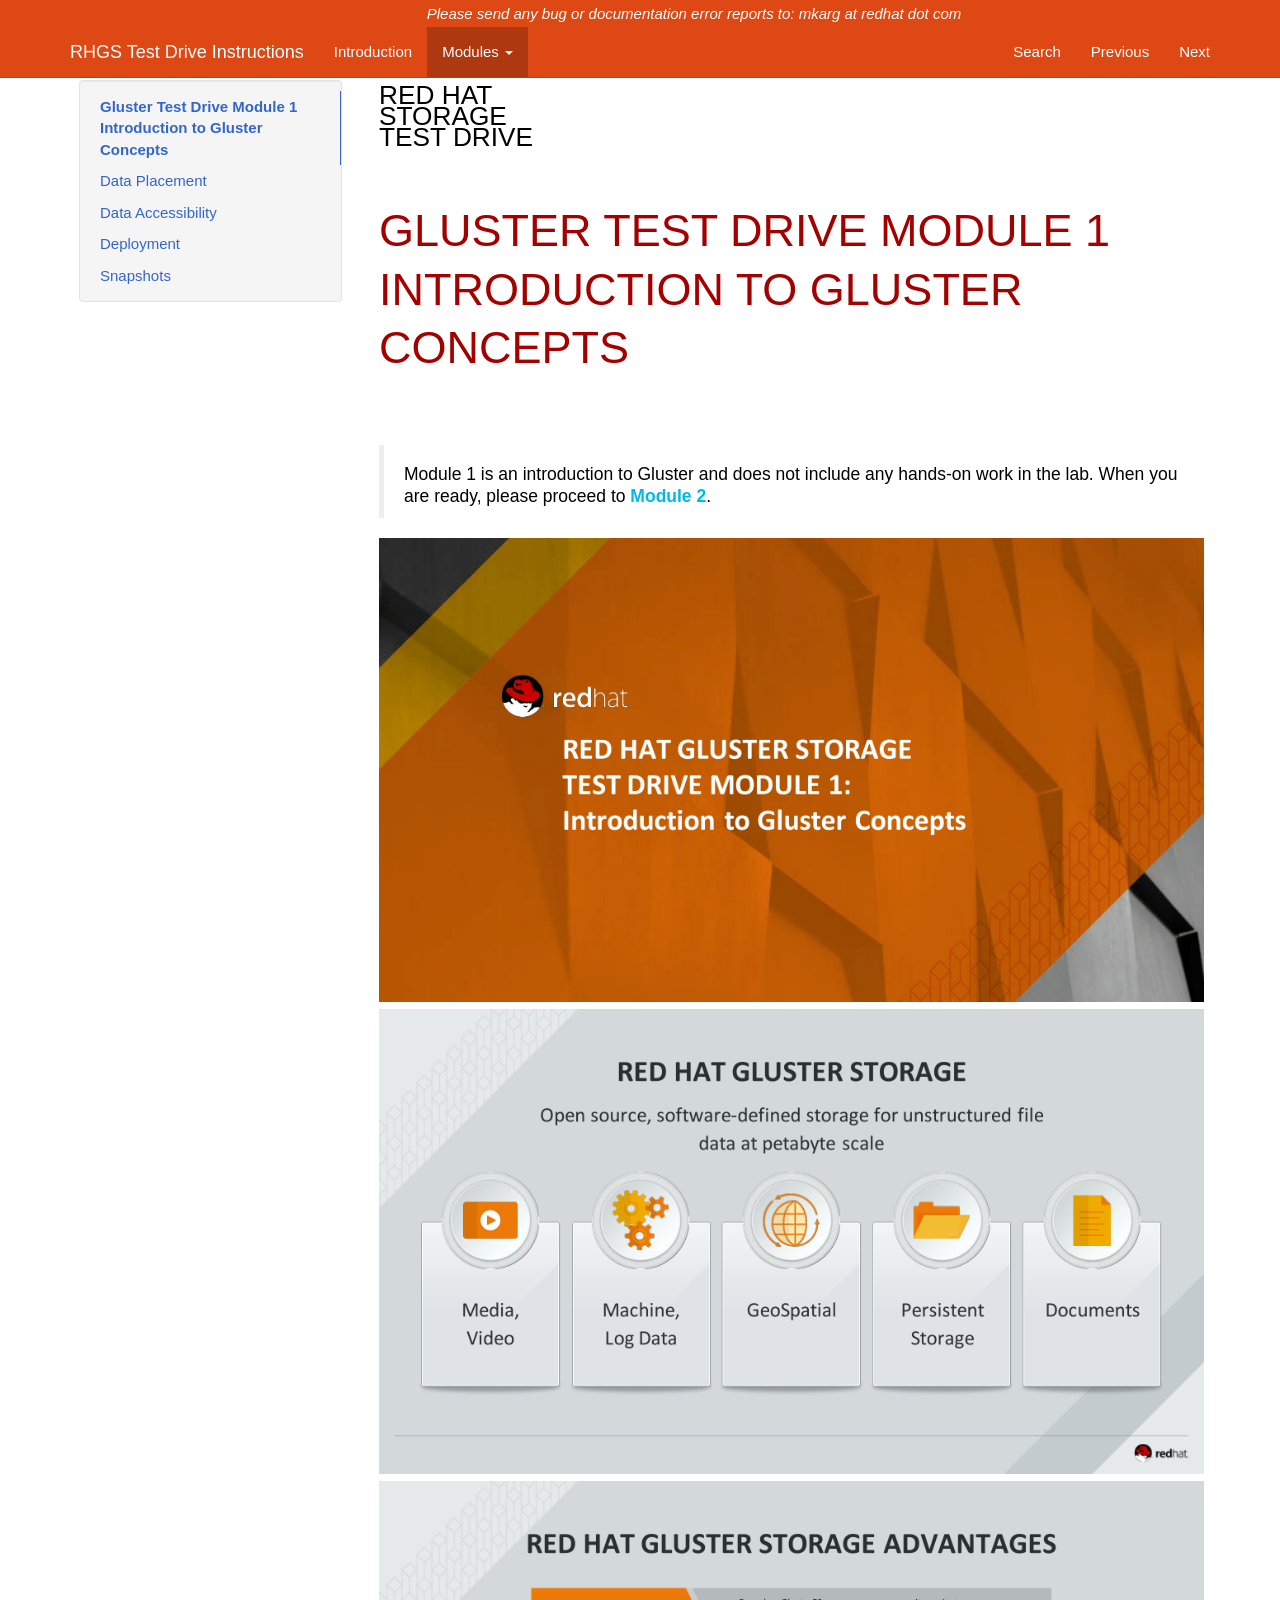
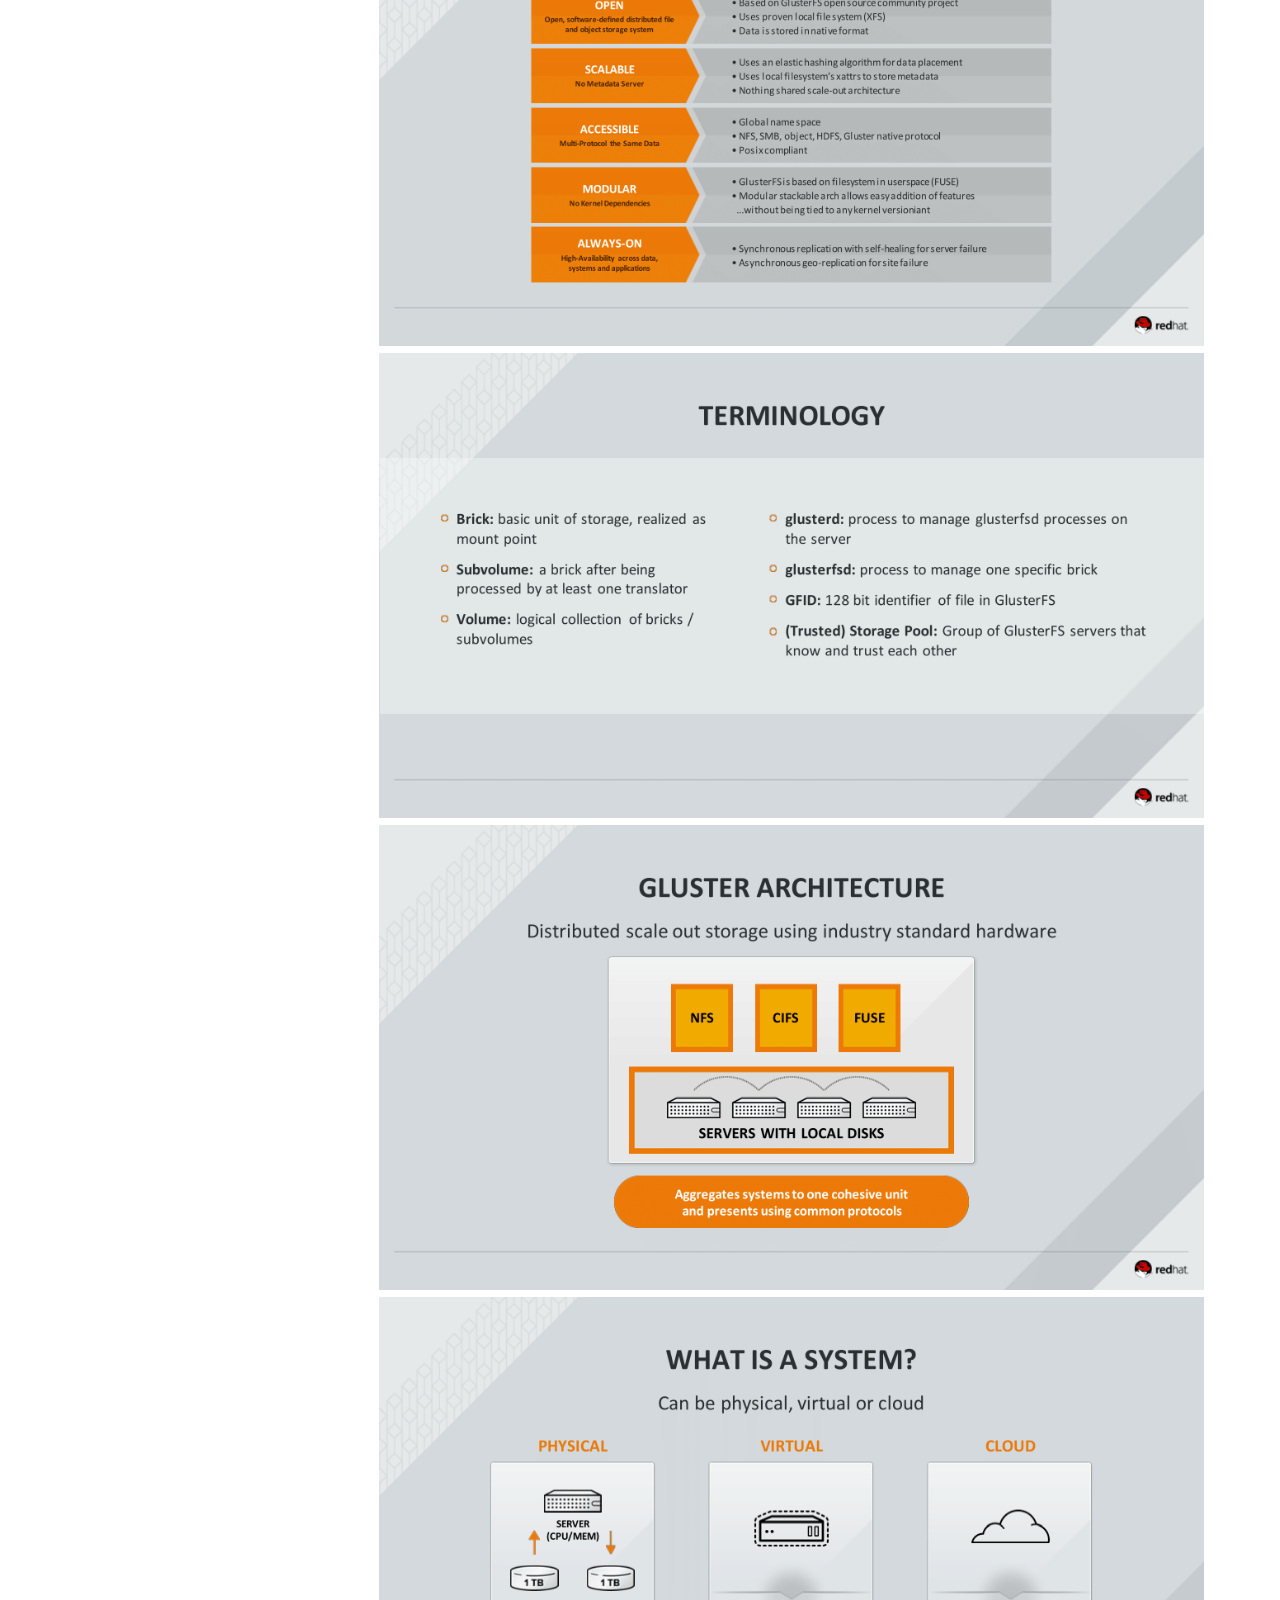
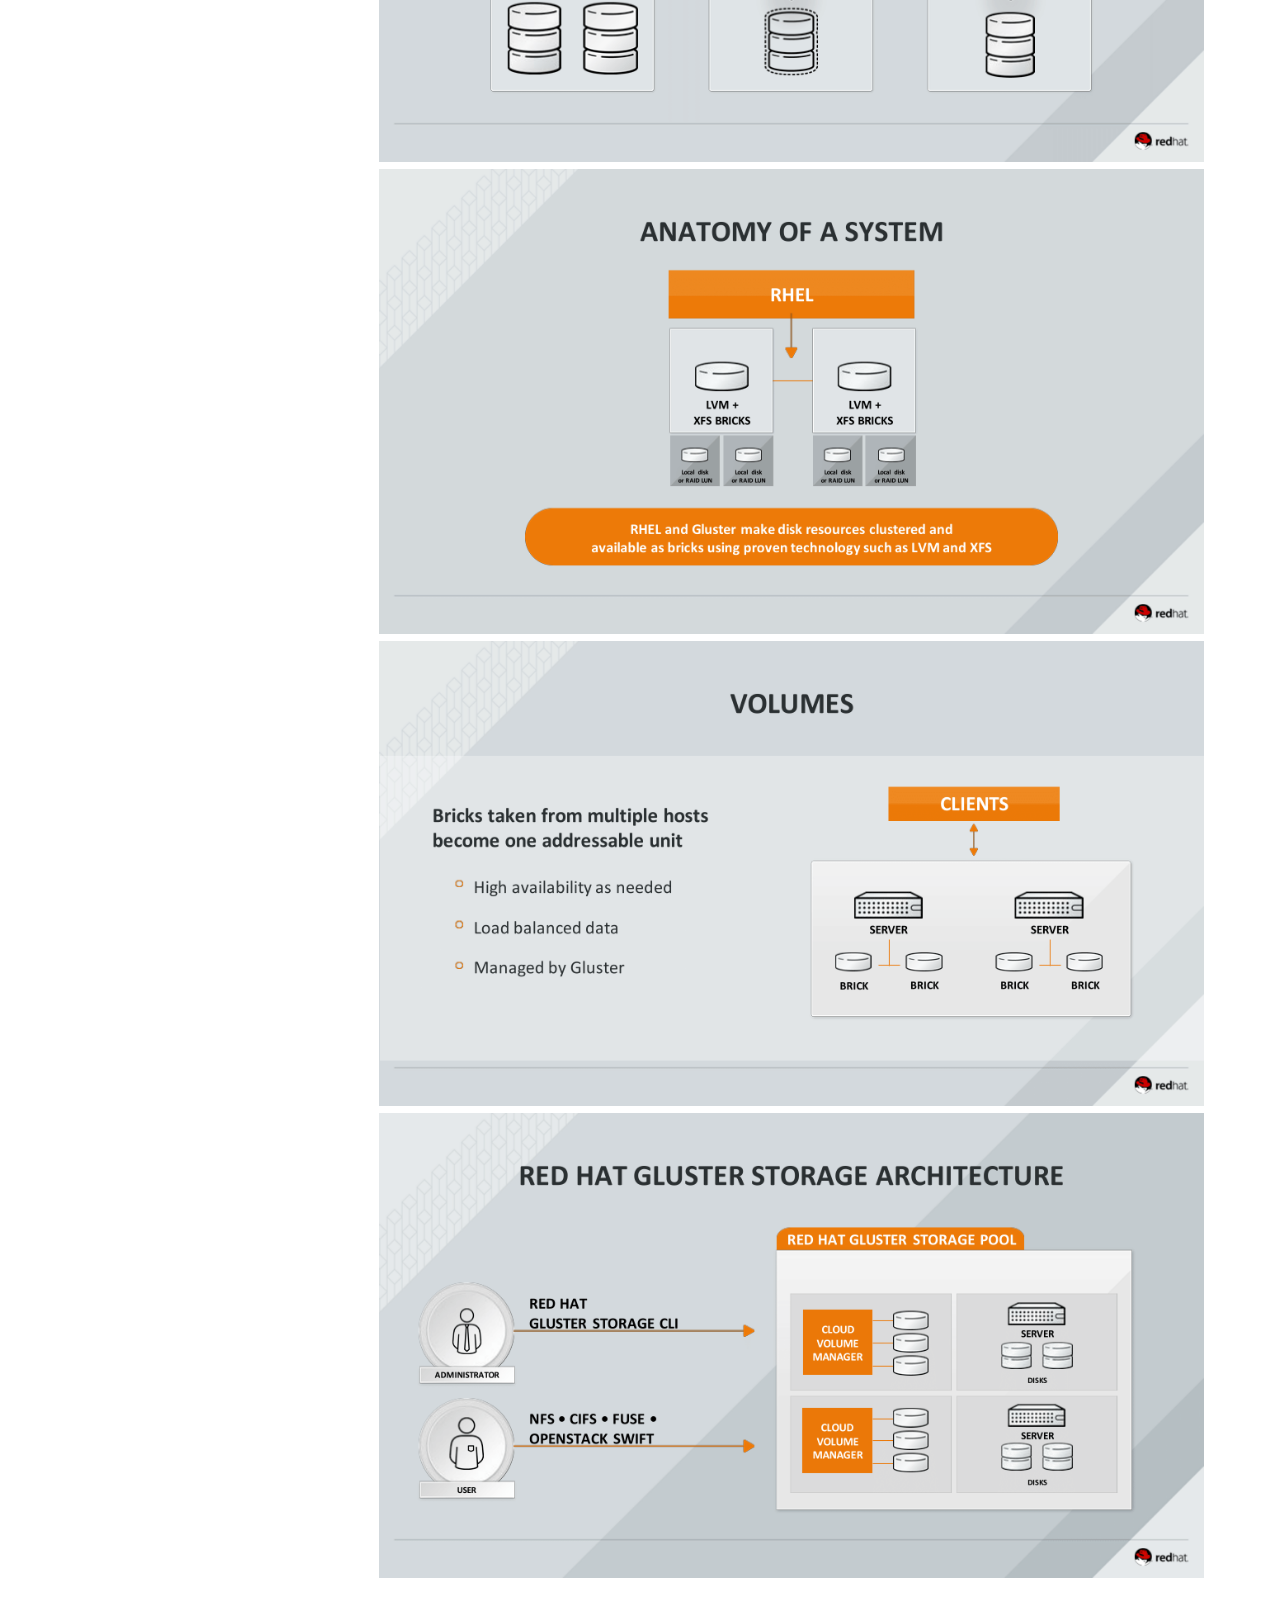
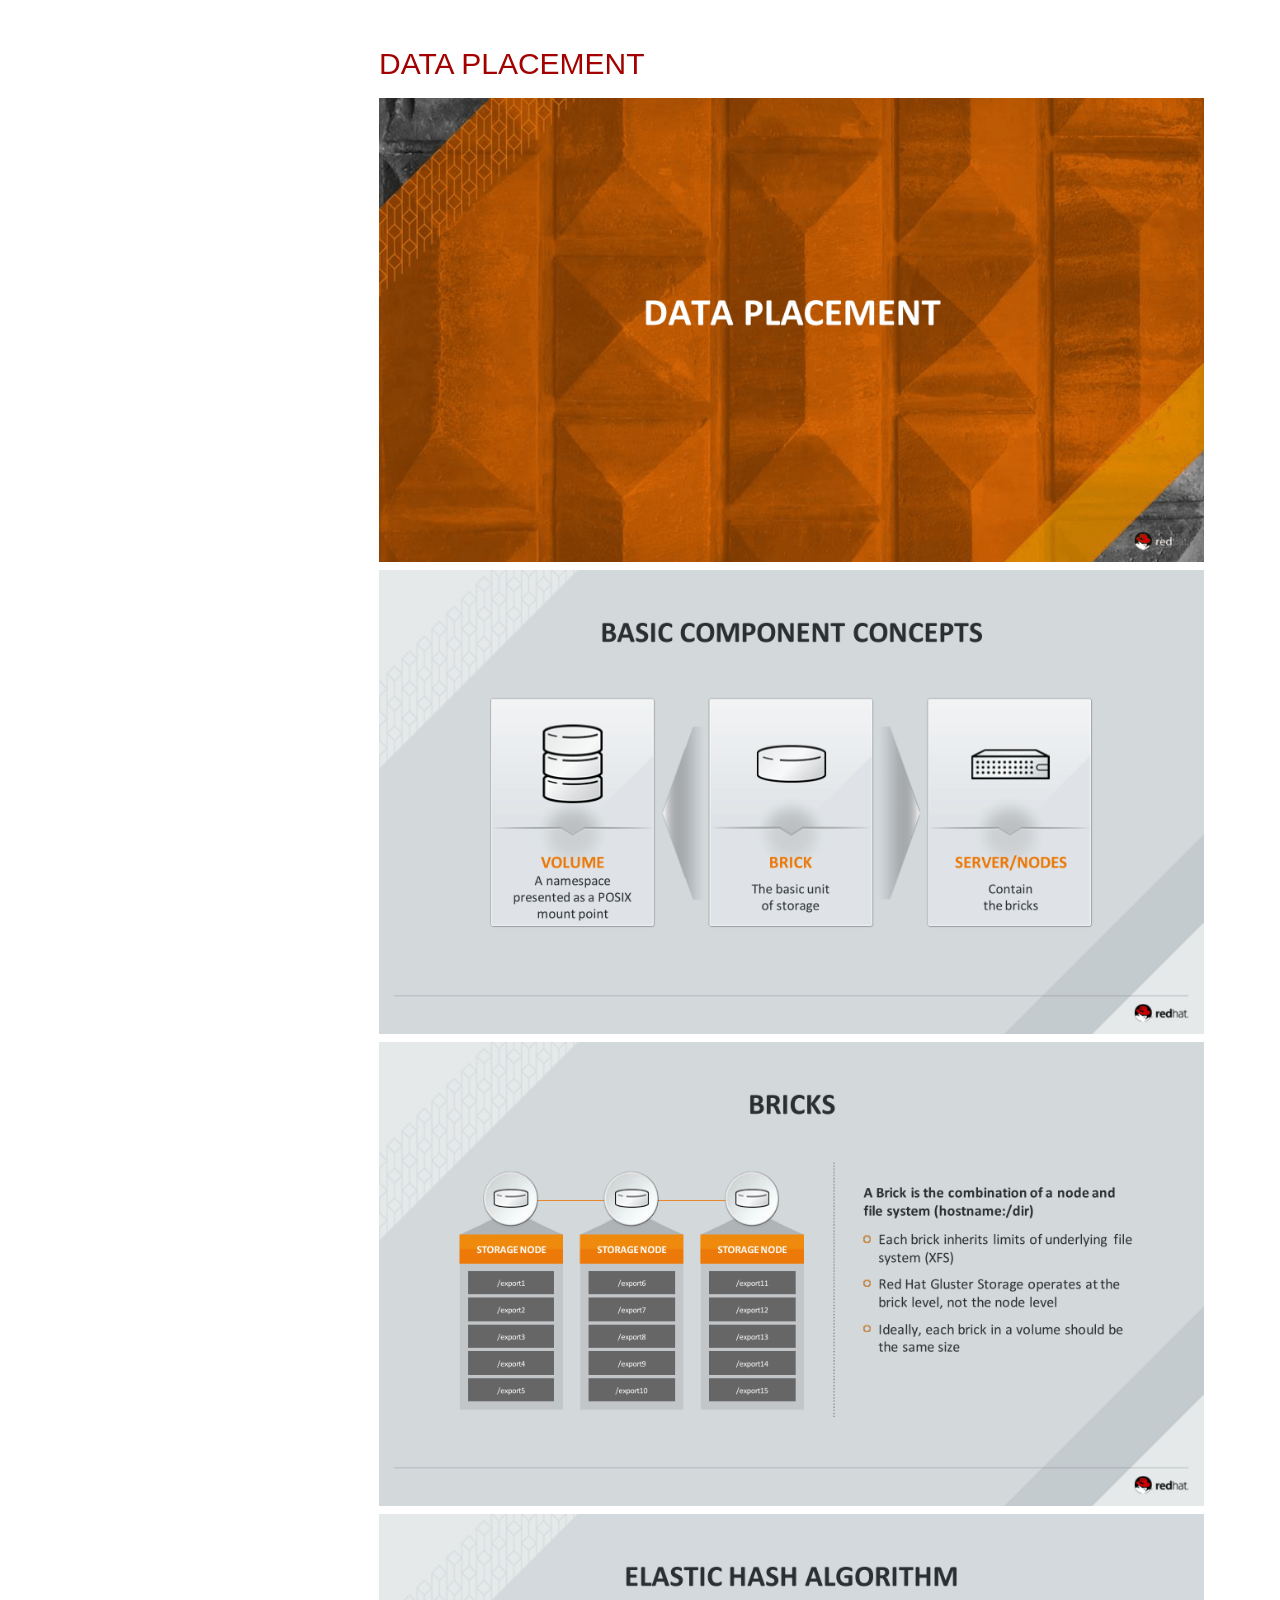
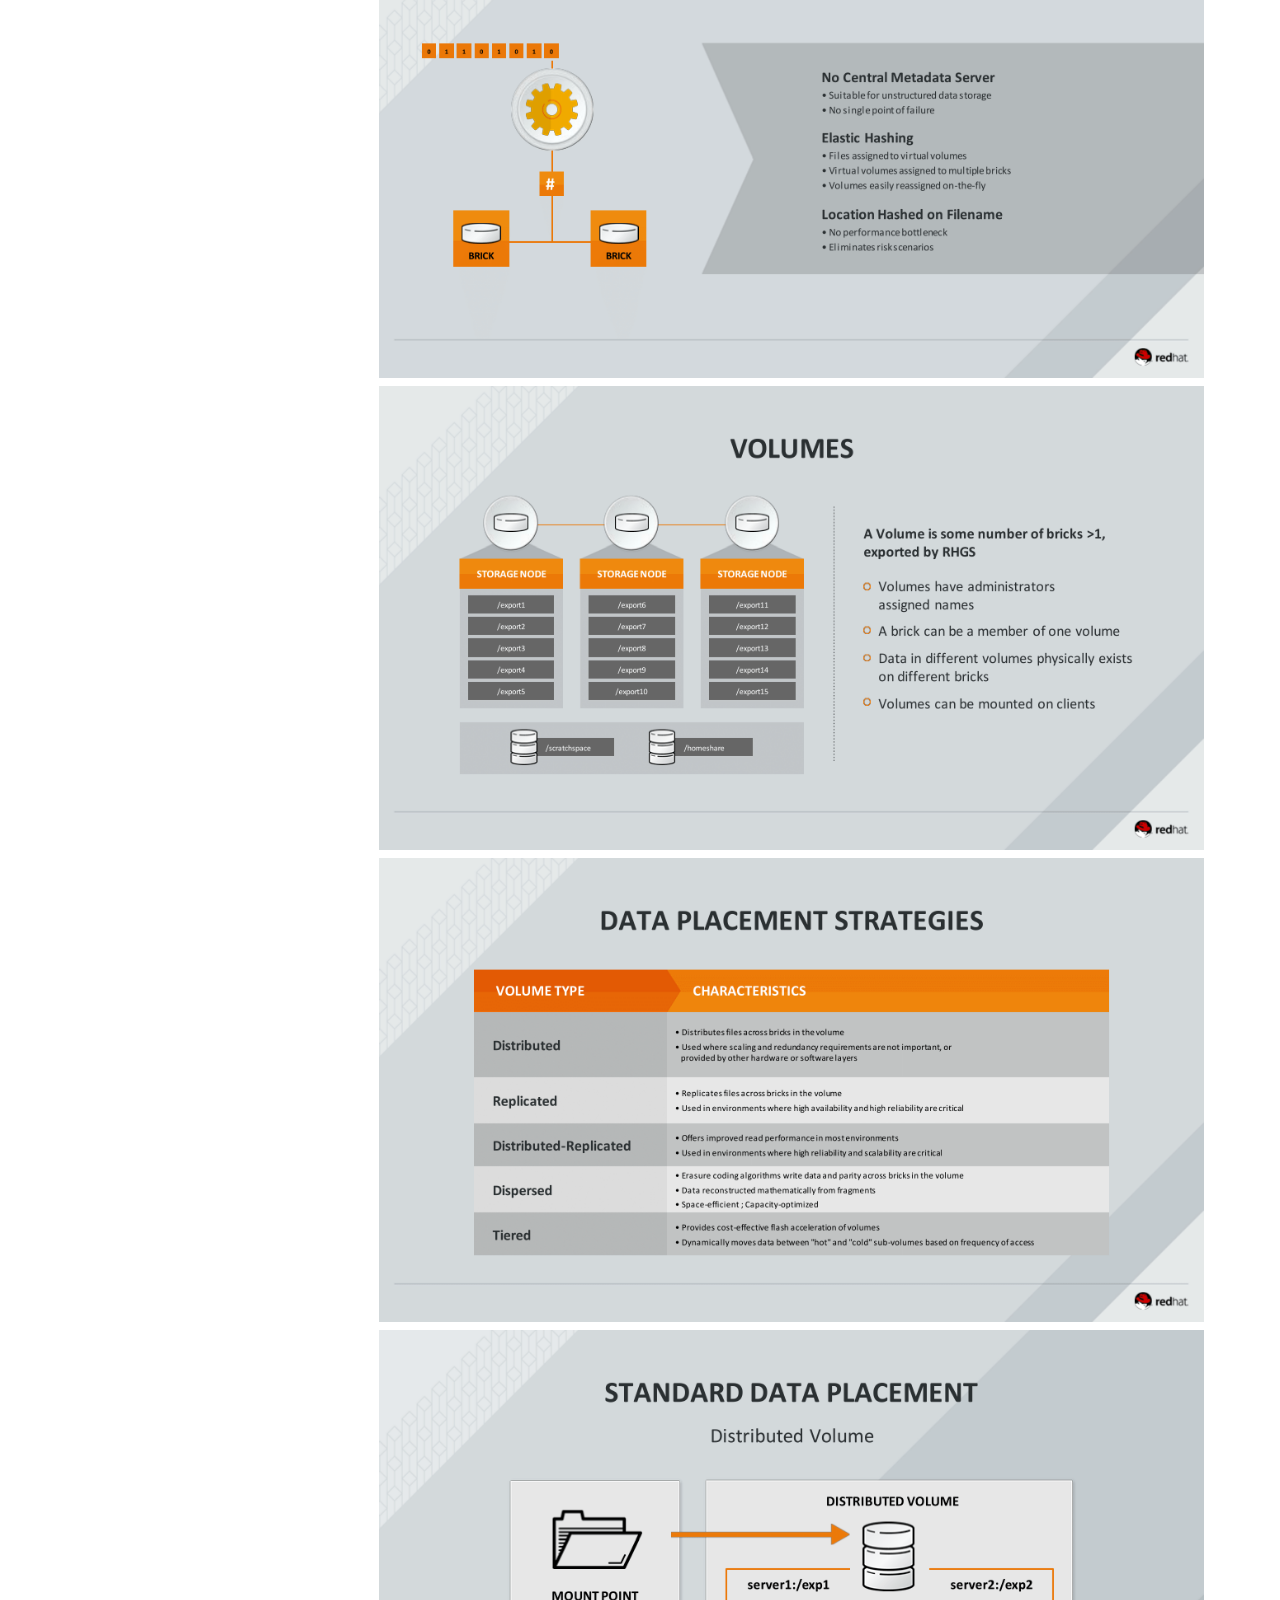
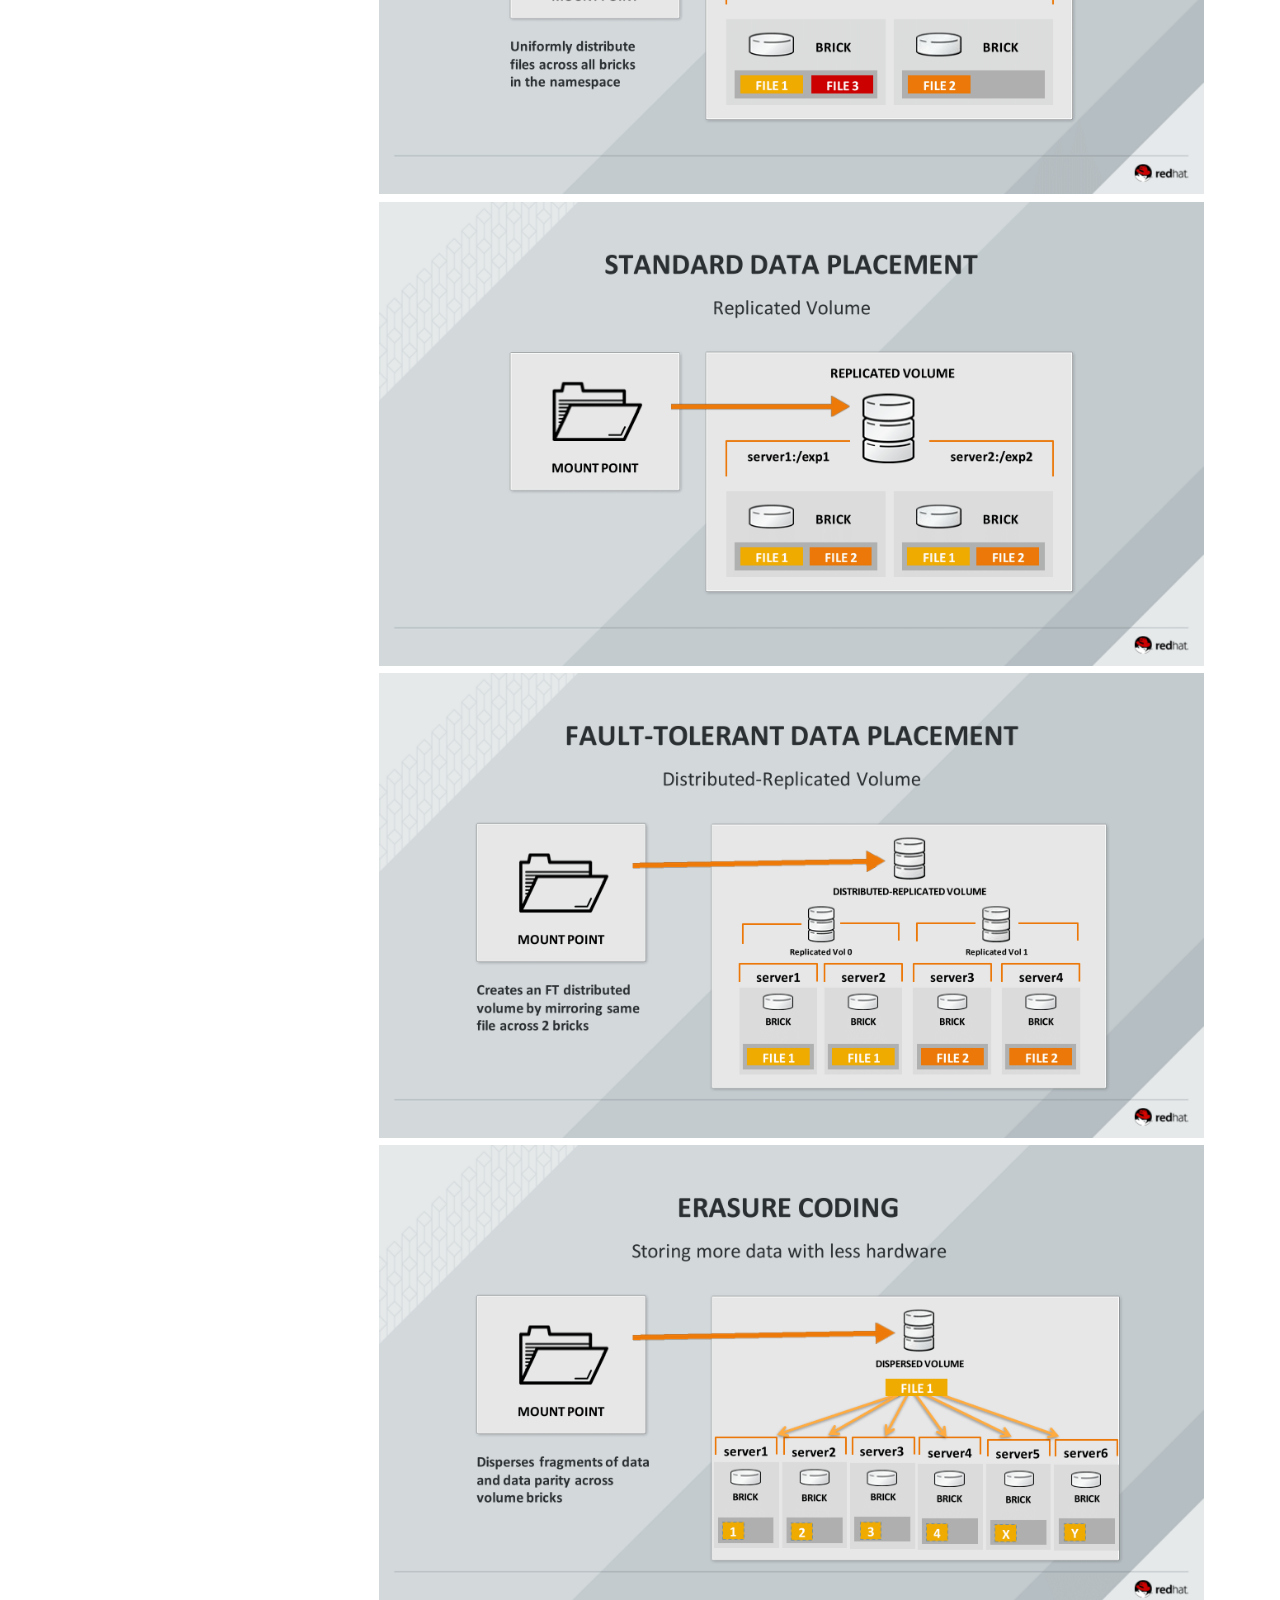
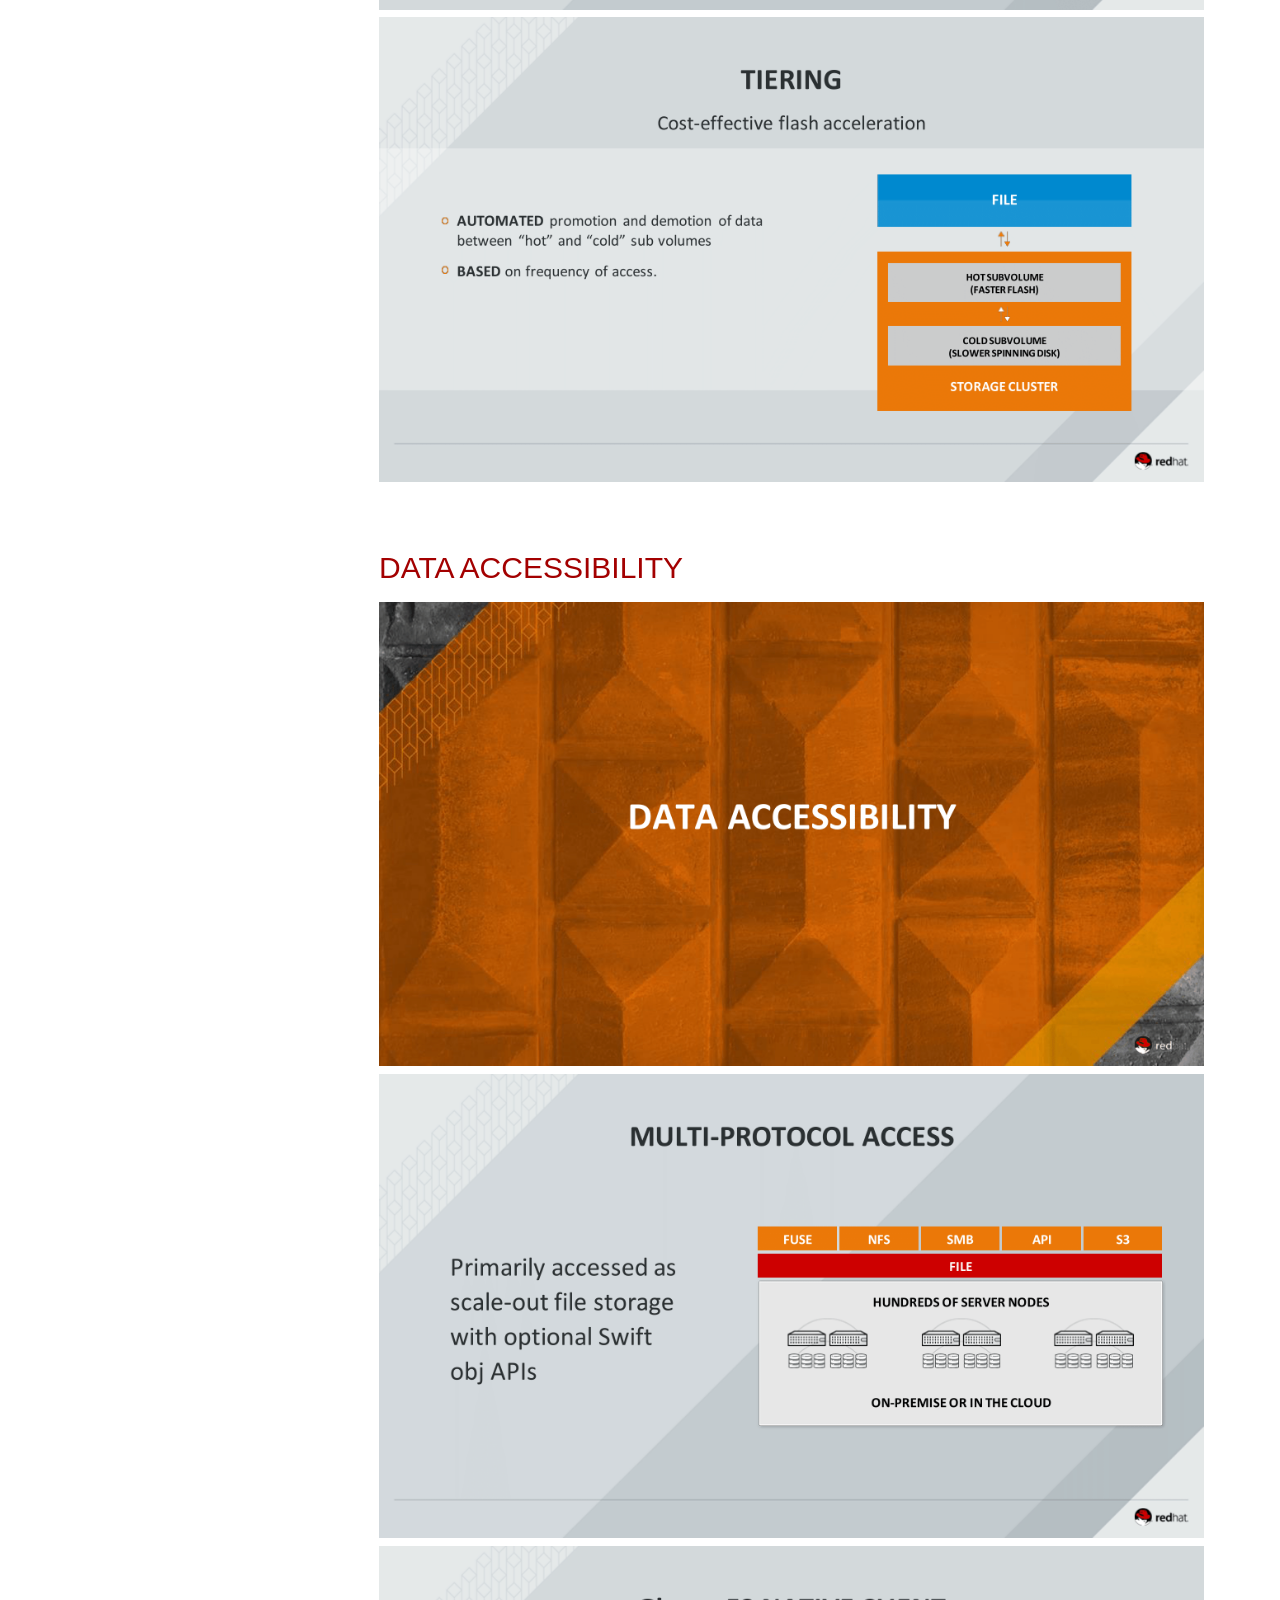
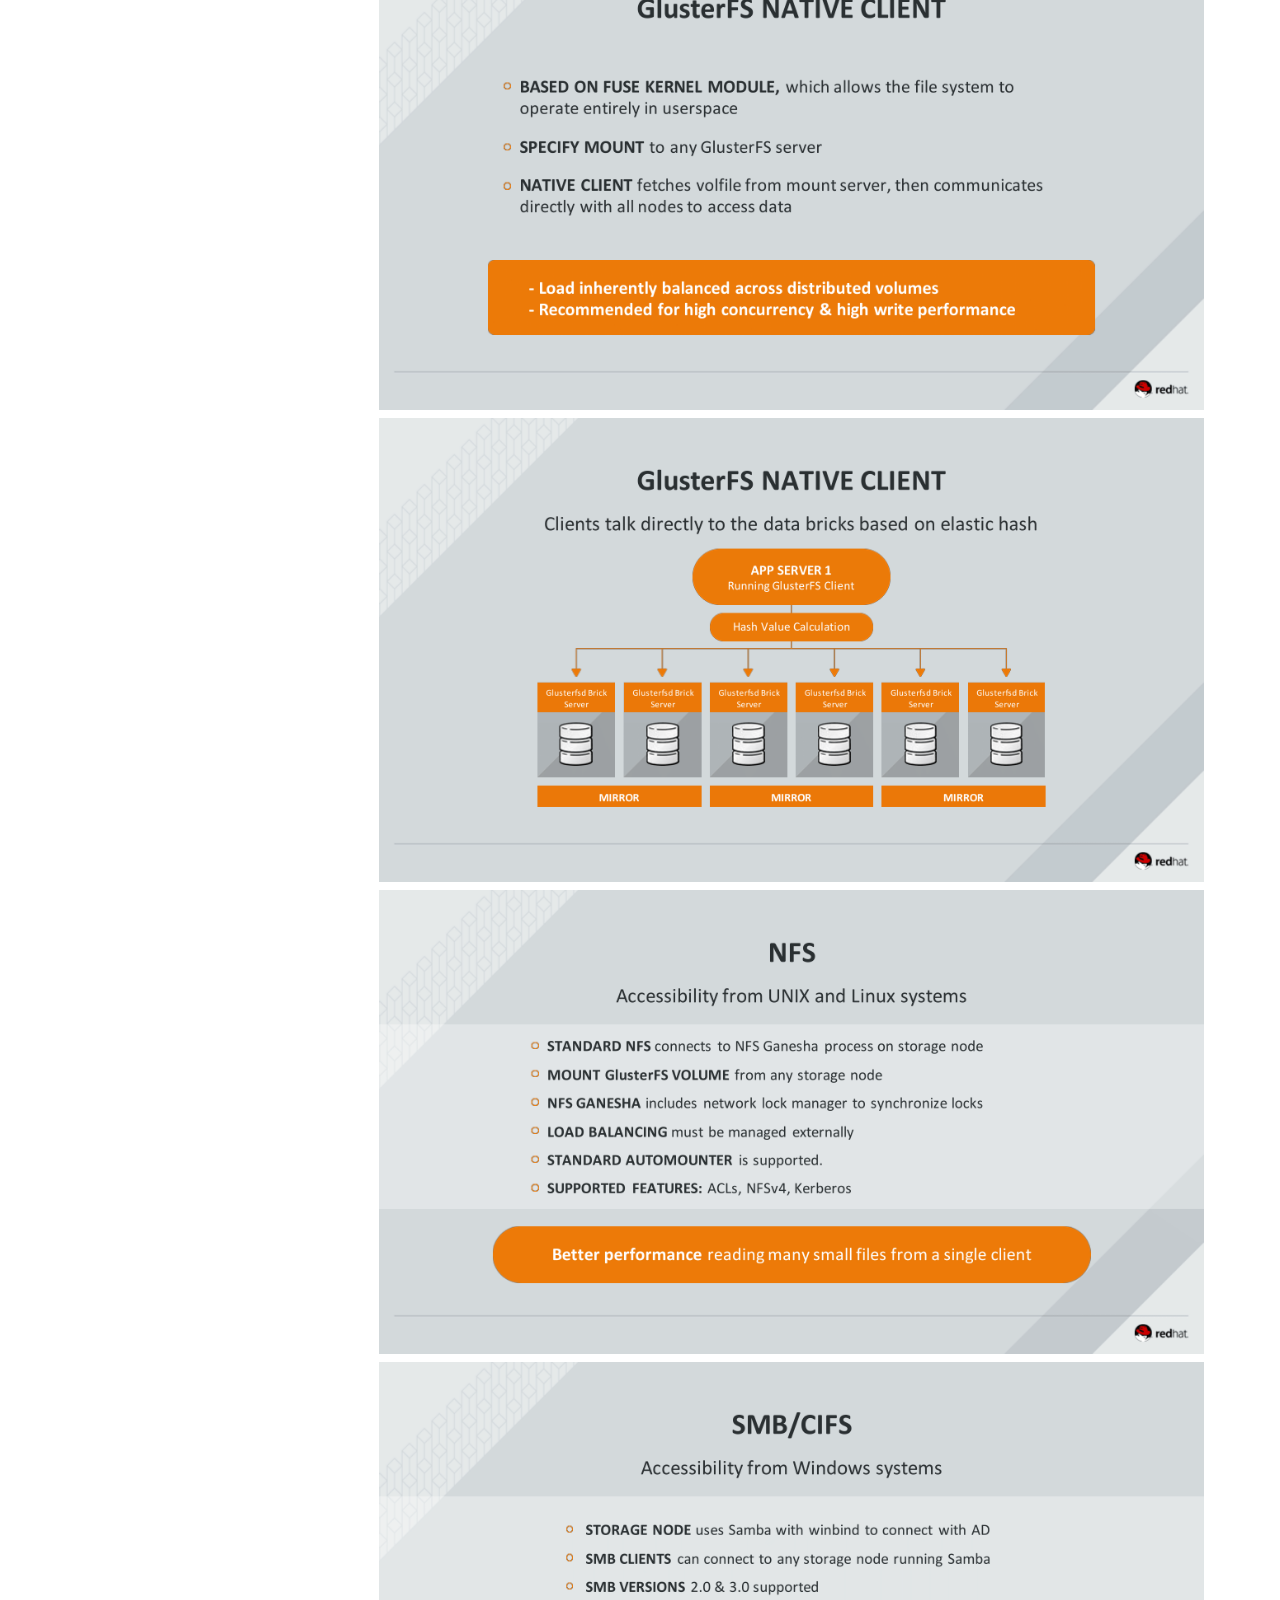
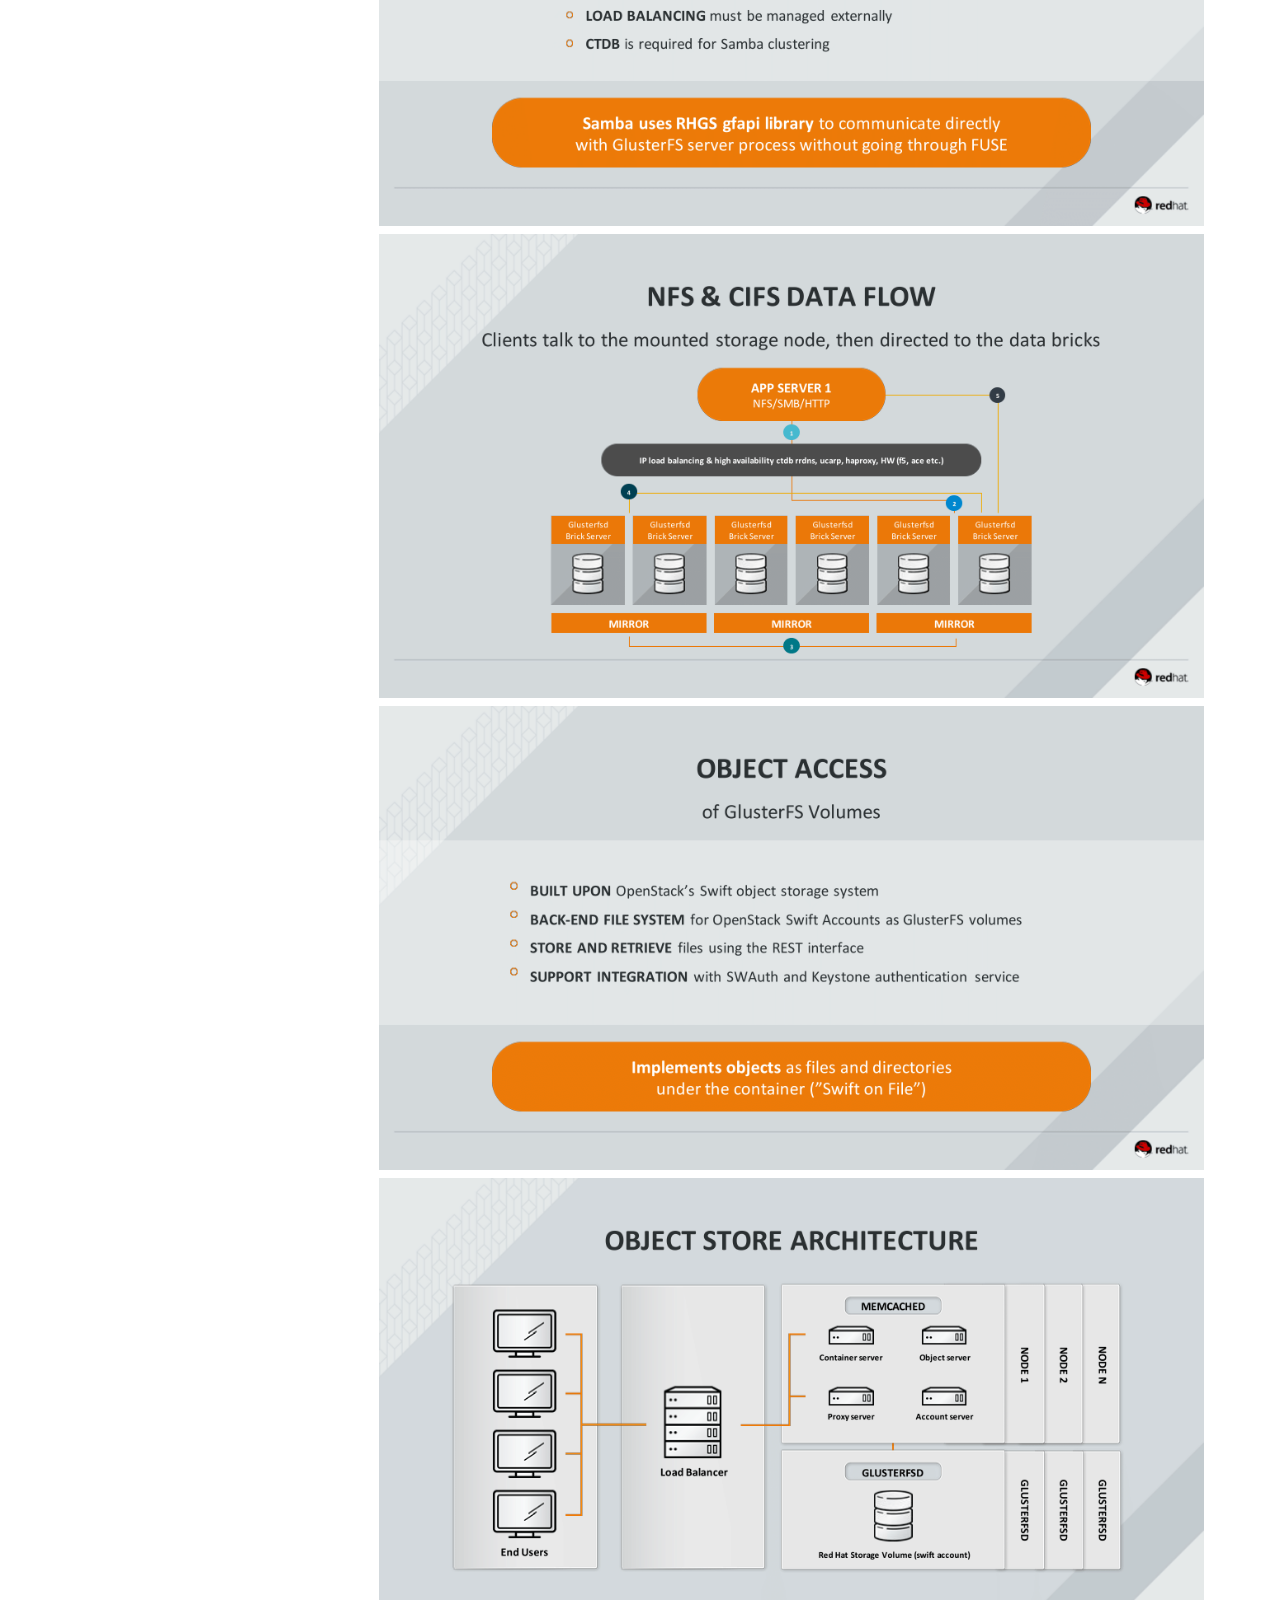
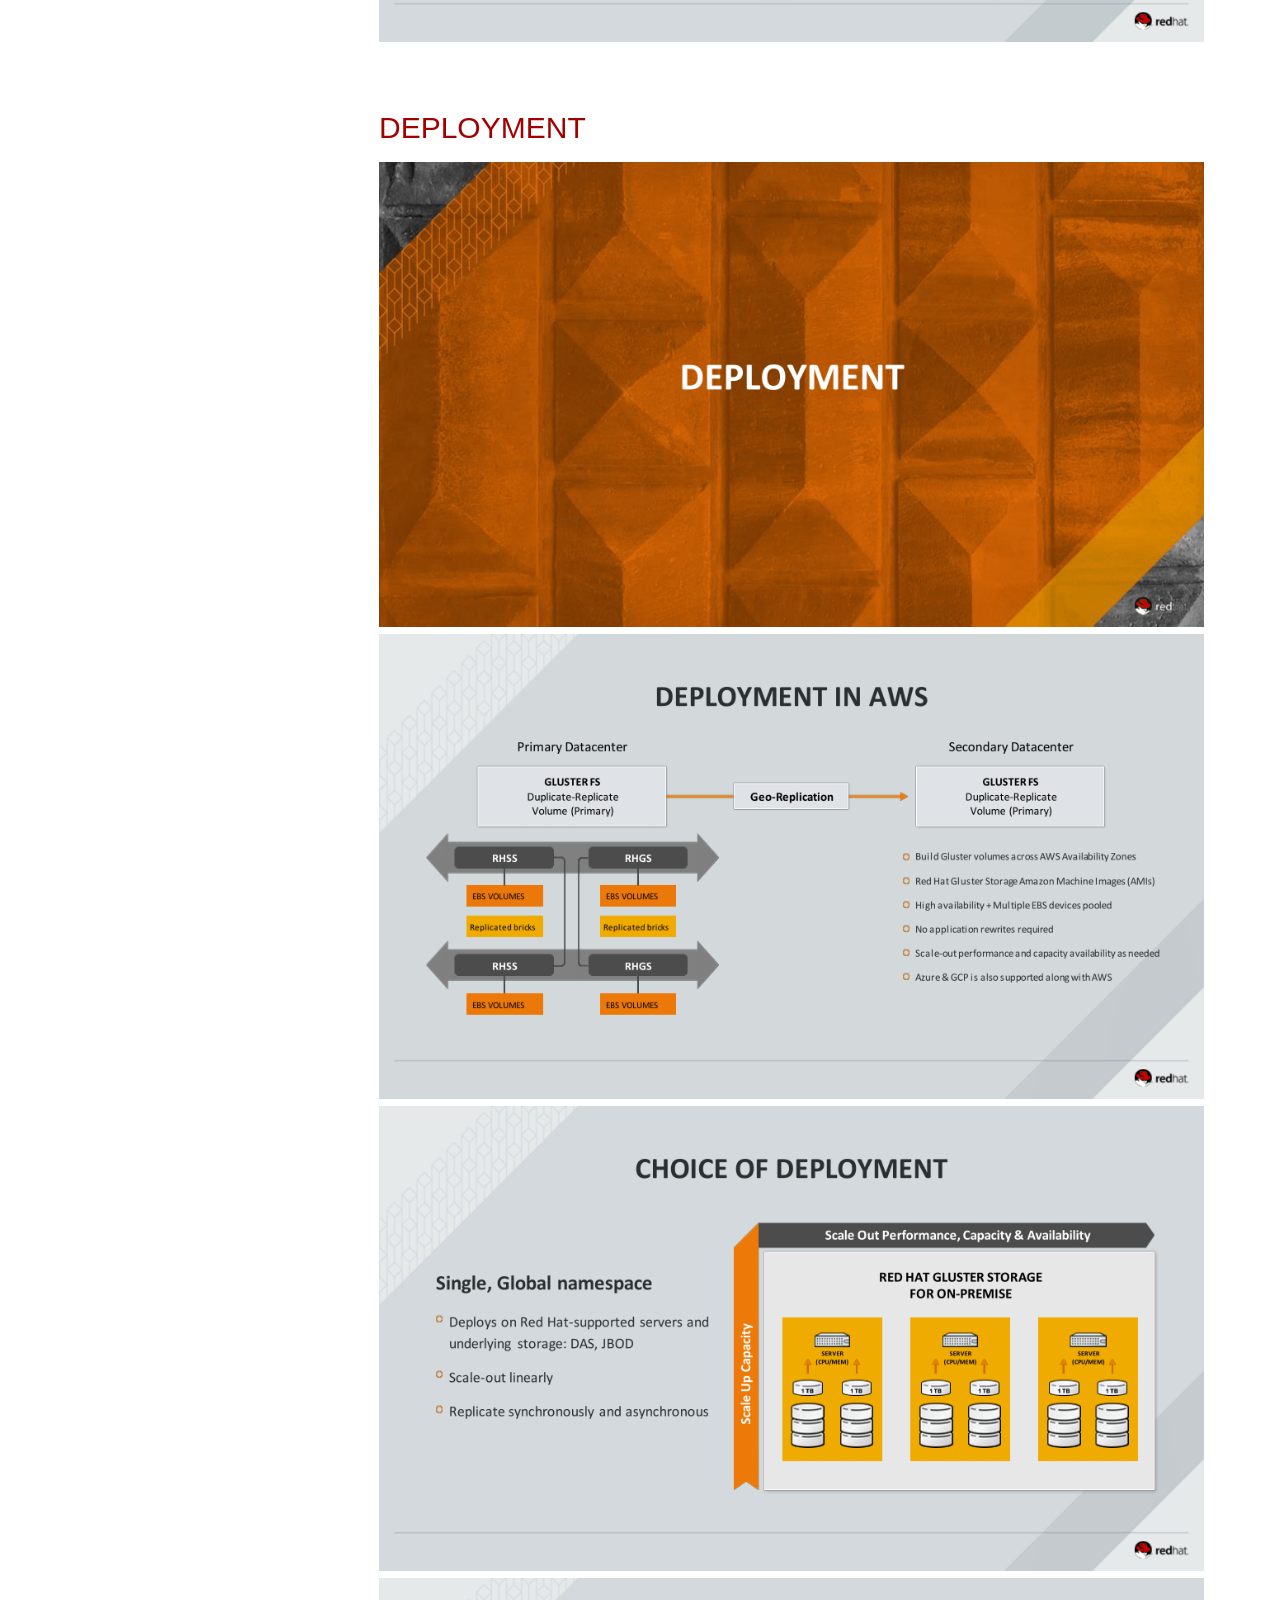
==== commit 69d92b19: "Deployed b118fd7 with MkDocs version: 0.16.3" ====
--- a/gluster-module-1/index.html
+++ b/gluster-module-1/index.html
@@ -88,7 +88,7 @@
                     
                         
 <li >
-    <a href="../gluster-module-5/">Module 5 - Tiered Volumes (Cache Tiering)</a>
+    <a href="../gluster-module-5/">Module 5 - Snapshot Operations and Administration</a>
 </li>
 
                     
@@ -132,6 +132,8 @@
             <li><a href="#data-accessibility">Data Accessibility</a></li>
         
             <li><a href="#deployment">Deployment</a></li>
+        
+            <li><a href="#snapshots">Snapshots</a></li>
         
     
     </ul>
@@ -178,6 +180,8 @@
 <p><img alt="" src="../images/RHS_Gluster_Test_Drive-Module_1-dblack-201610-32.png" /></p>
 <p><img alt="" src="../images/RHS_Gluster_Test_Drive-Module_1-dblack-201610-33.png" /></p>
 <p><img alt="" src="../images/RHS_Gluster_Test_Drive-Module_1-dblack-201610-34.png" /></p>
+<h2 id="snapshots">Snapshots</h2>
+<p><img alt="" src="../images/RHS_Gluster_Test_Drive_Module_1_mkarg_201801-36.png" /></p>
 <p><img alt="" src="../images/RHS_Gluster_Test_Drive-Module_1-dblack-201610-35.png" /></p></div>
         </div>
 
--- a/extra.css
+++ b/extra.css
@@ -11,7 +11,7 @@
 
 /* Beta lab bug reporting header */
 div.navbar.navbar-default.navbar-fixed-top:before {
-    content: "BETA LAB - Please send any bug or documentation error reports to: dustin at redhat dot com";
+    content: "Please send any bug or documentation error reports to: mkarg at redhat dot com";
     white-space: pre;
     display: block;
     font-family: "Overpass","Open Sans","Helvetica Neue",sans-serif;
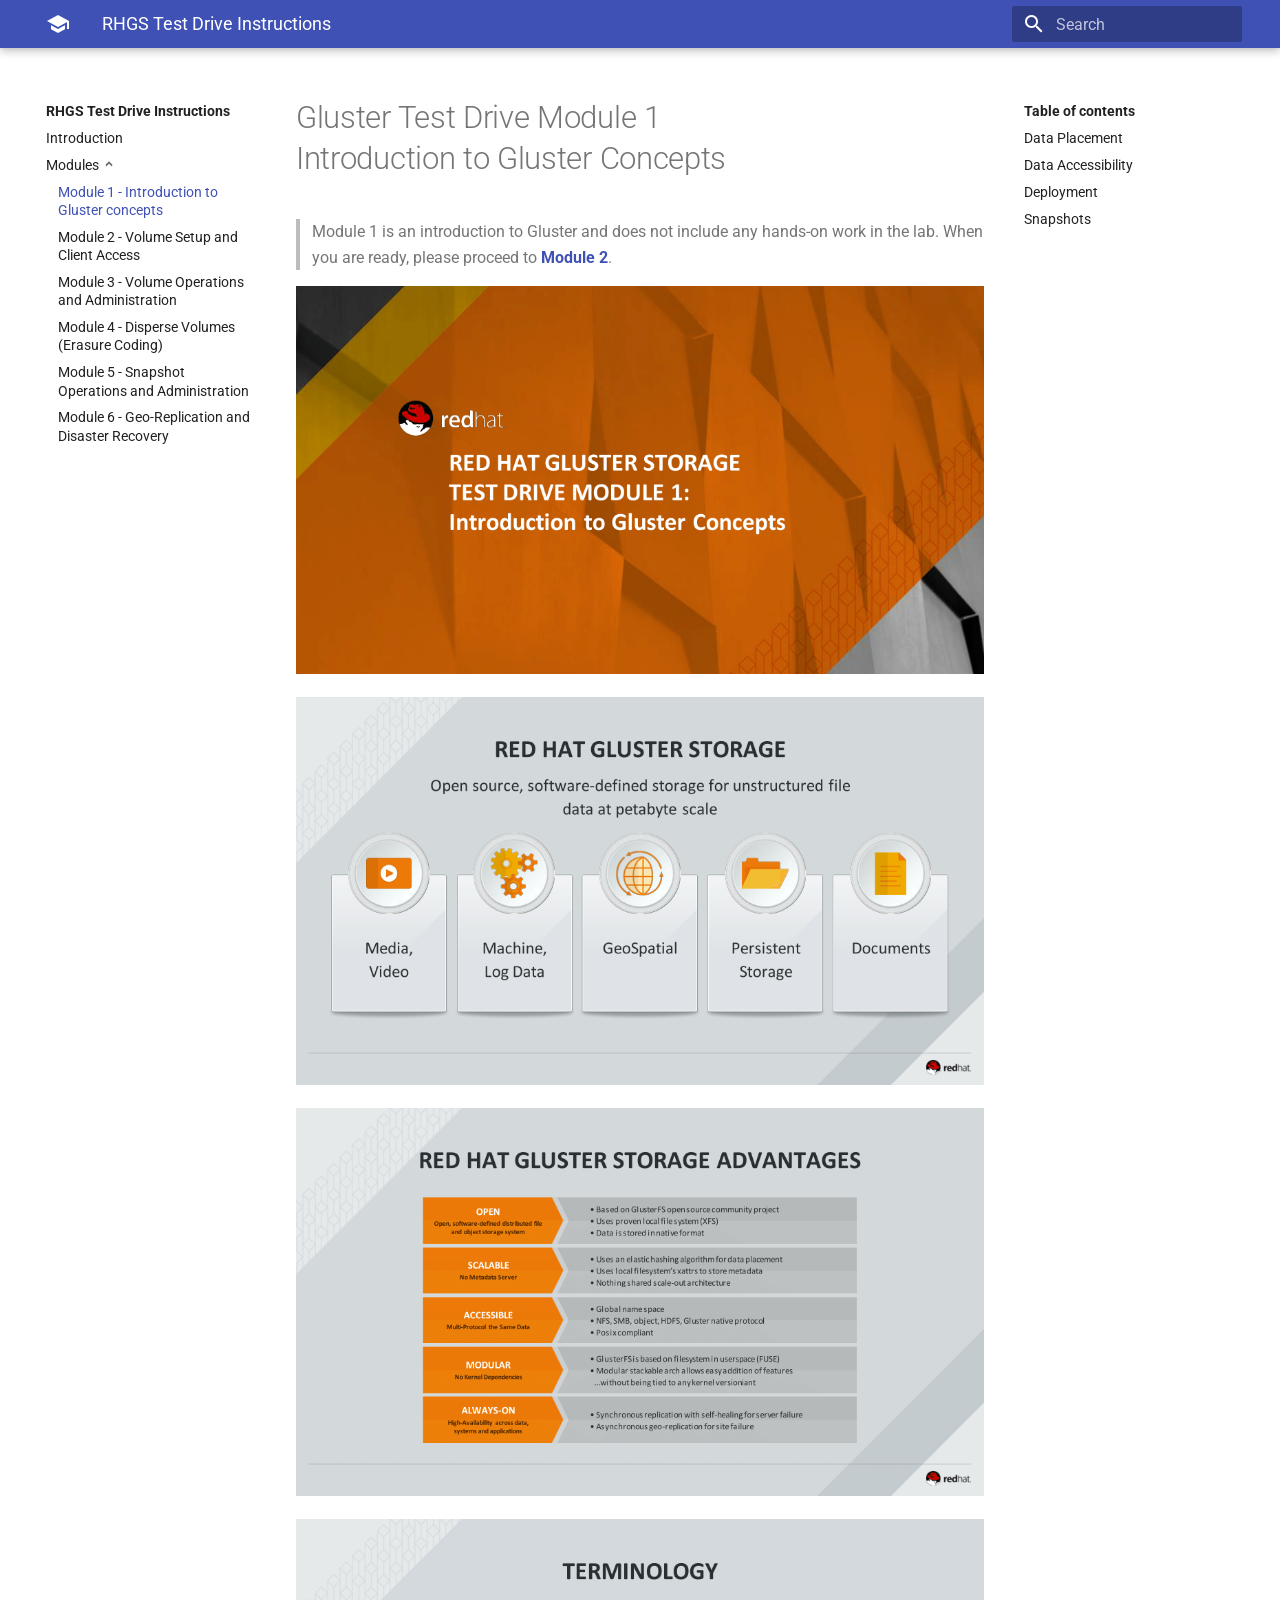
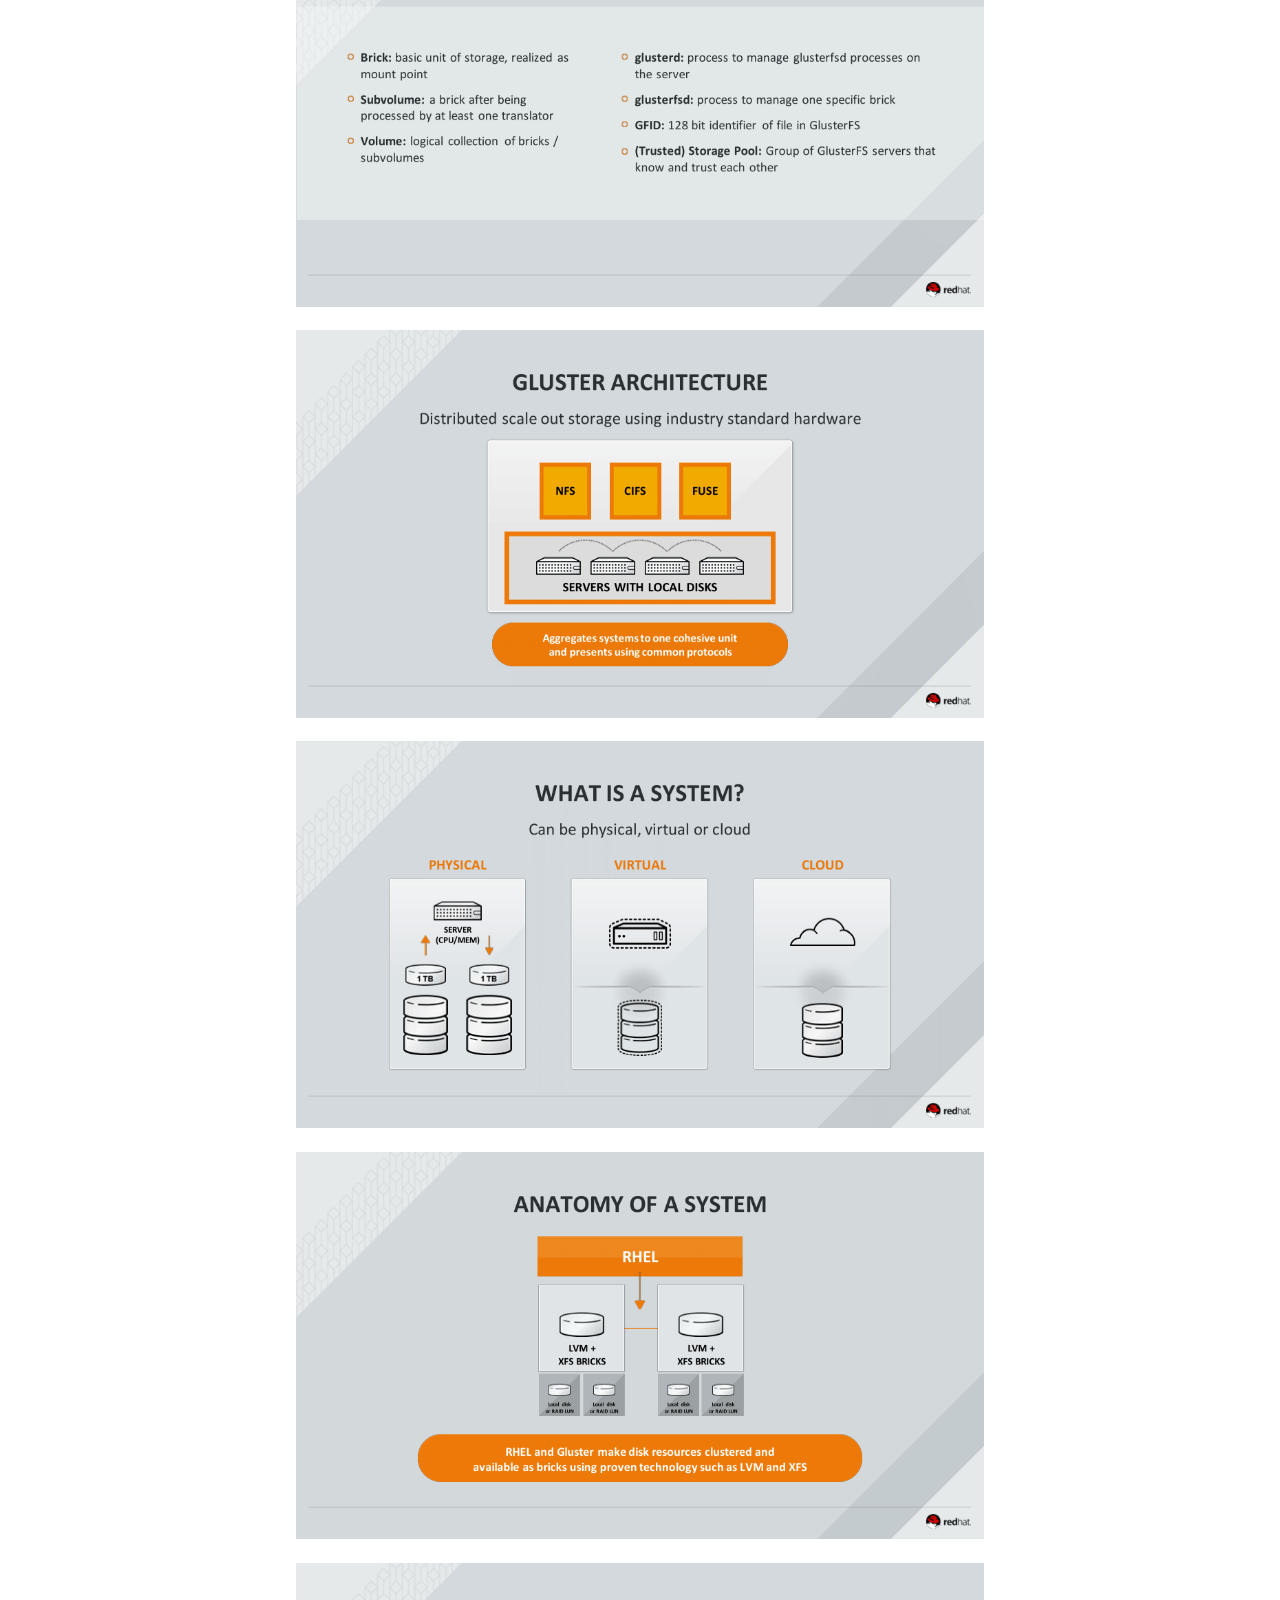
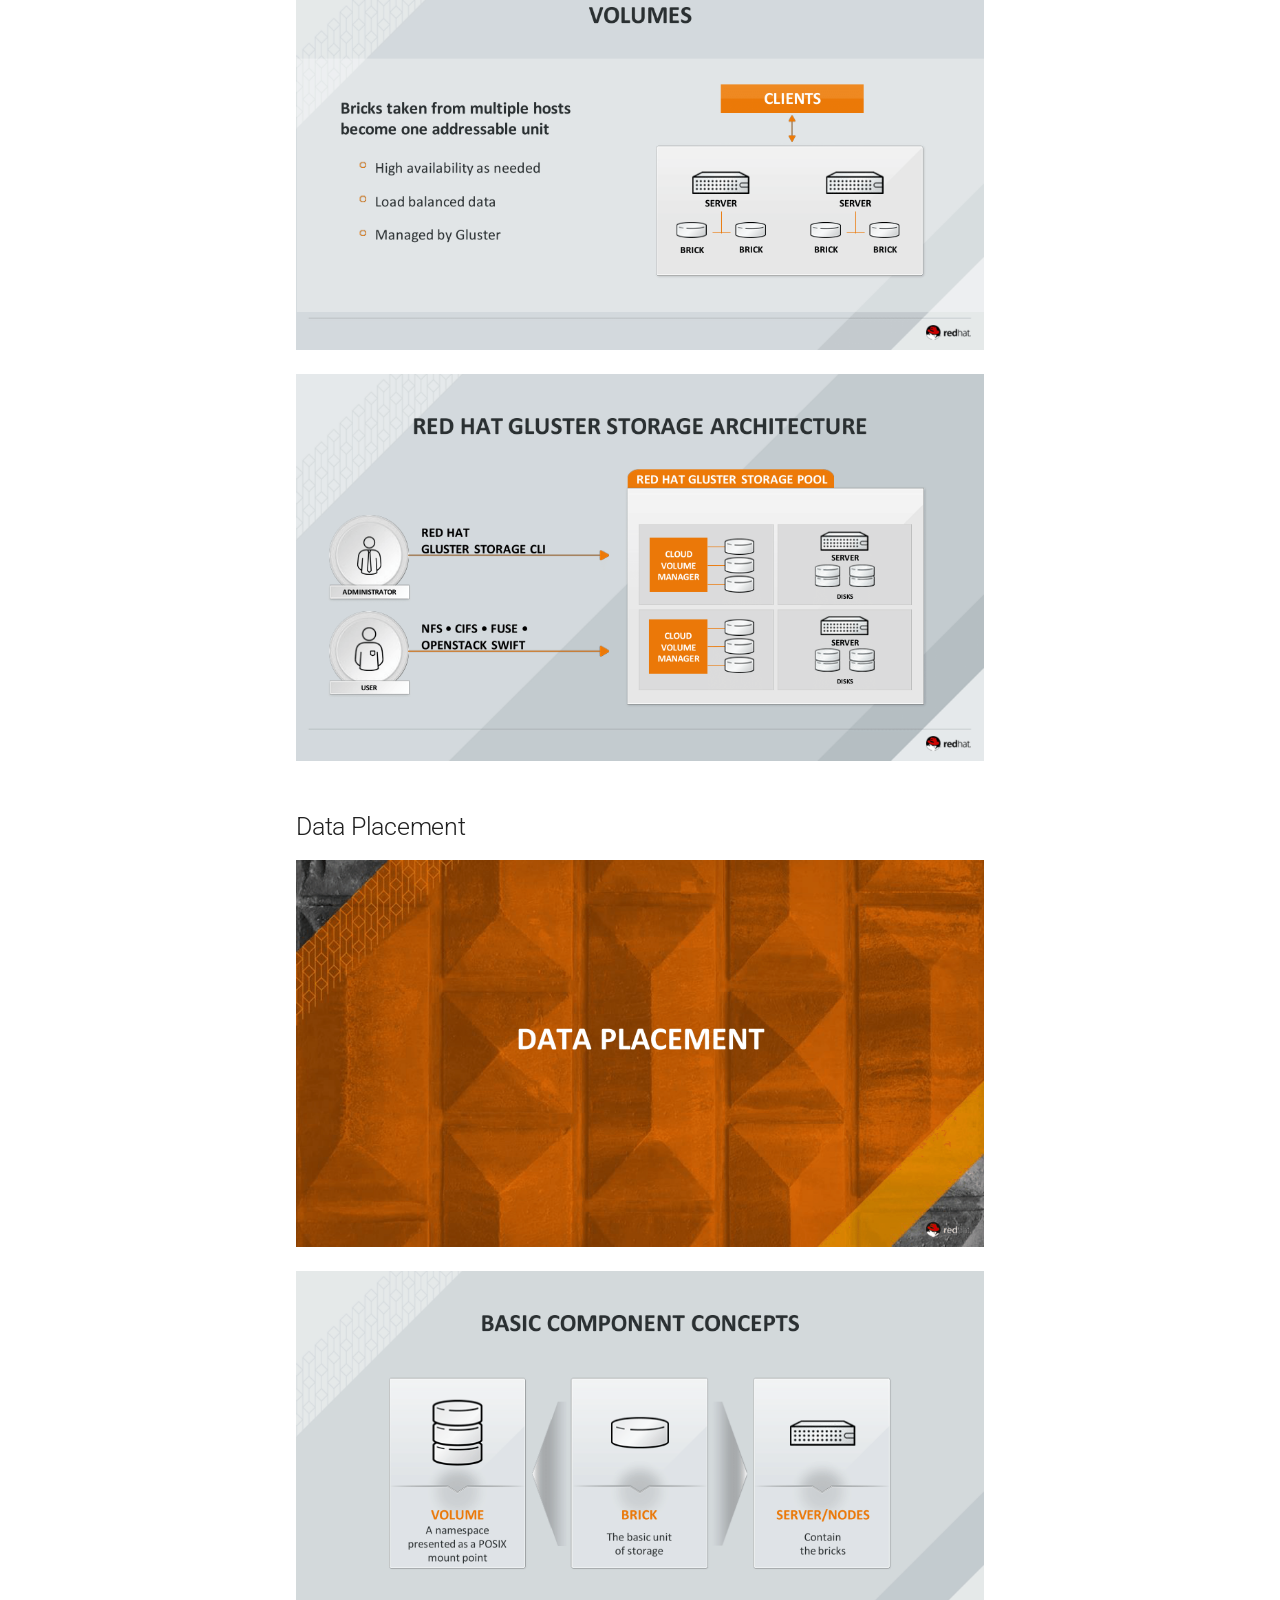
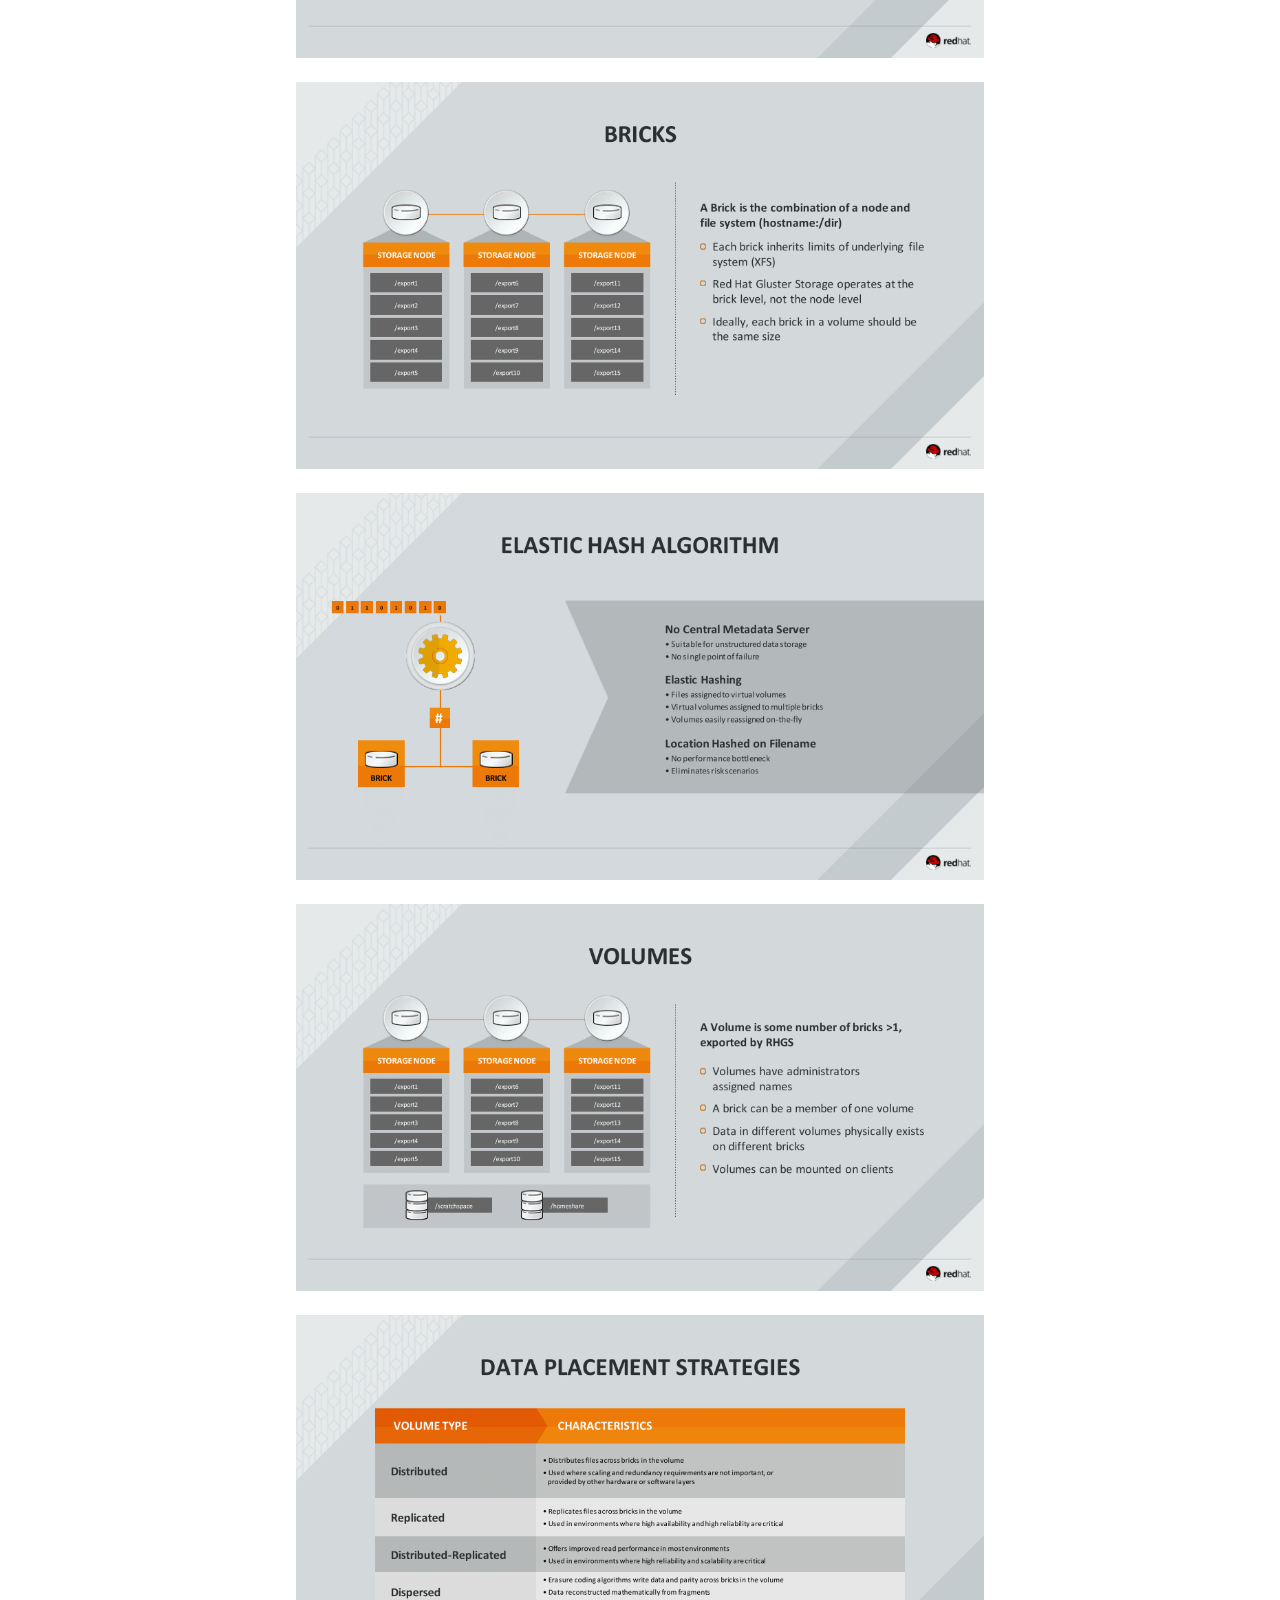
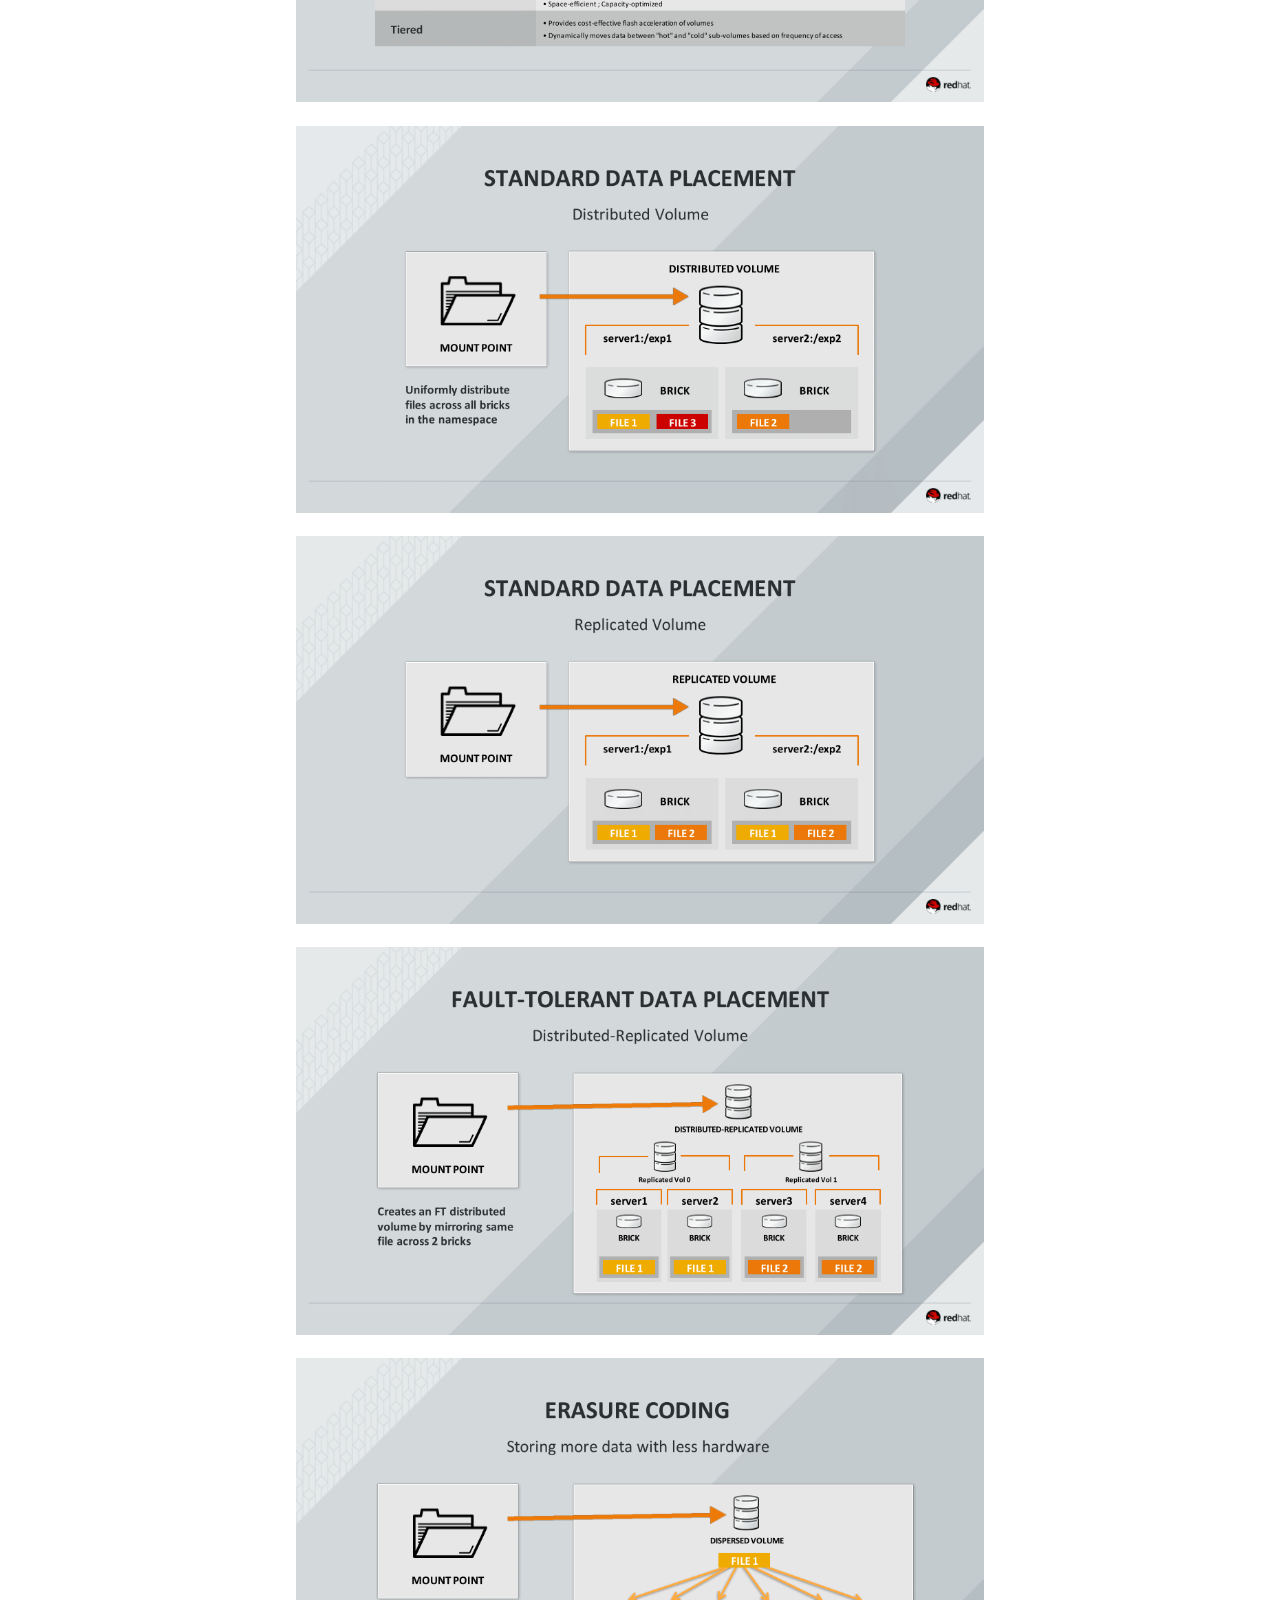
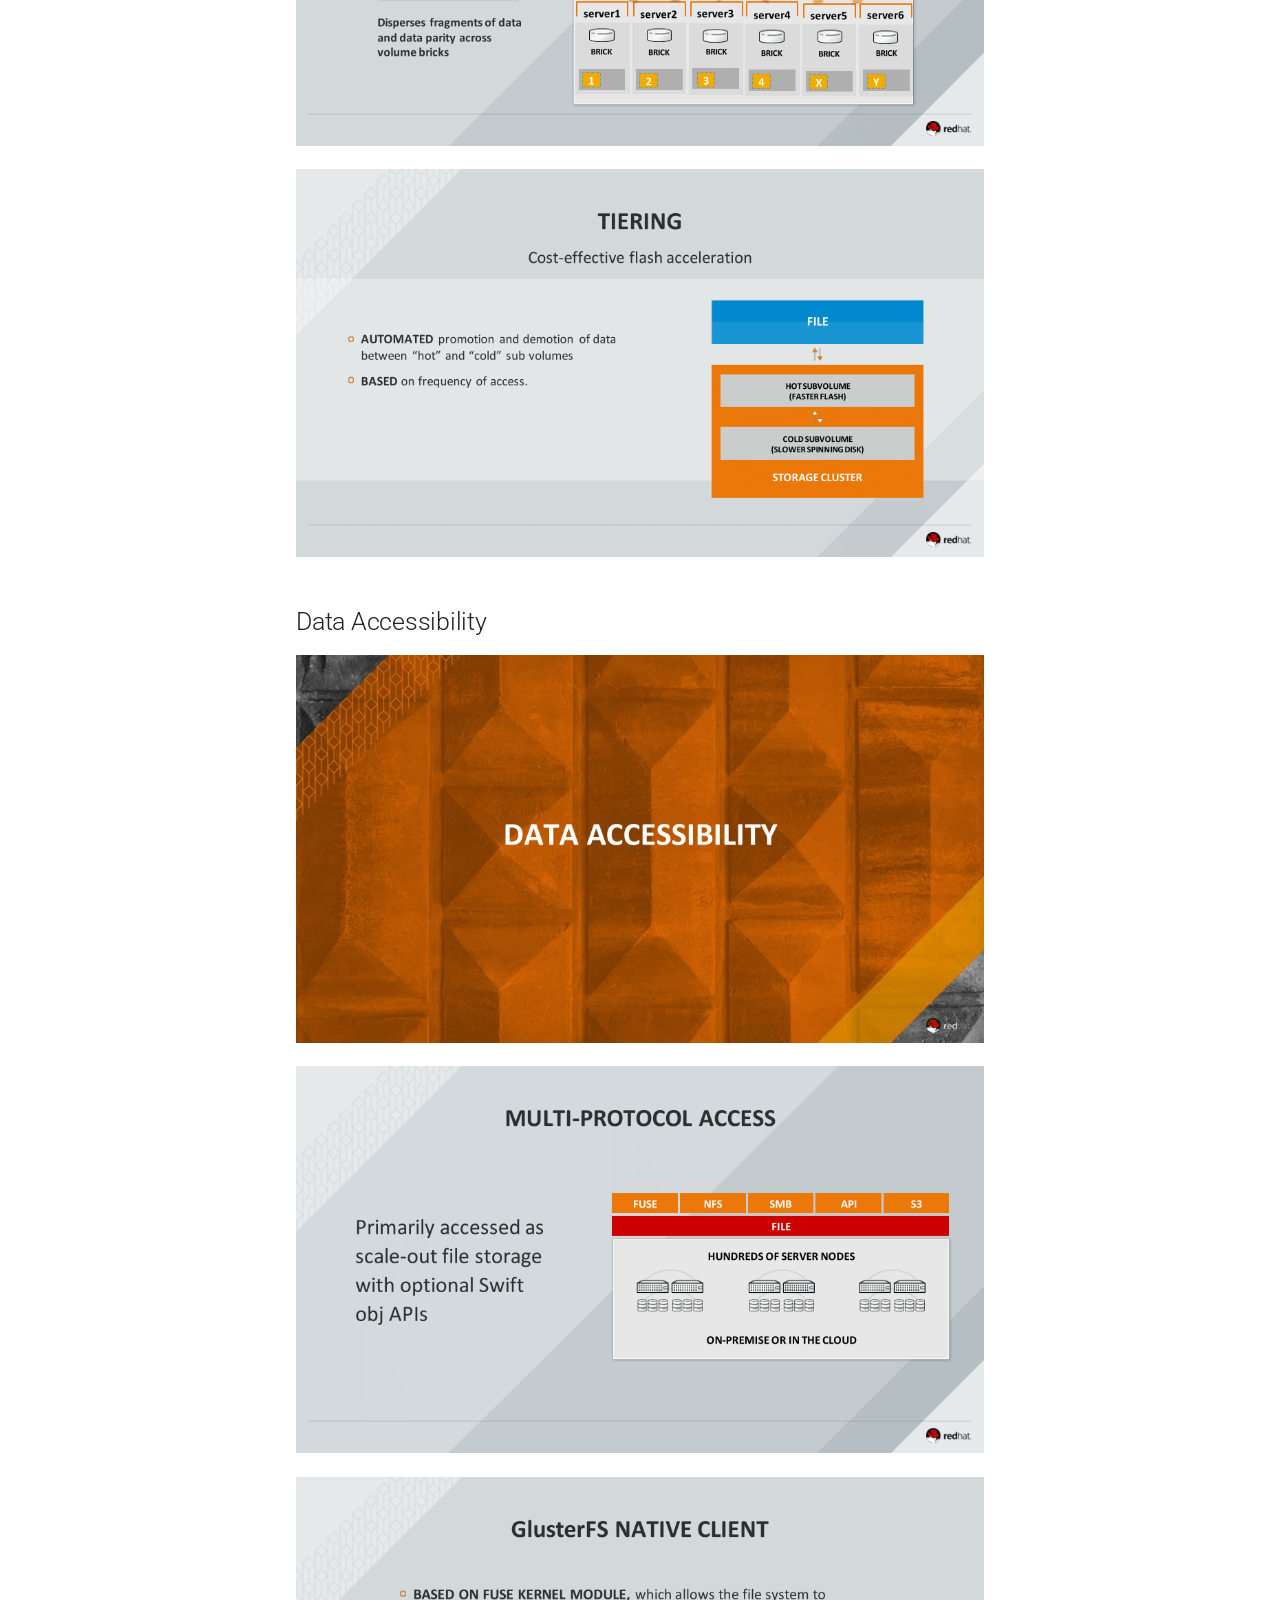
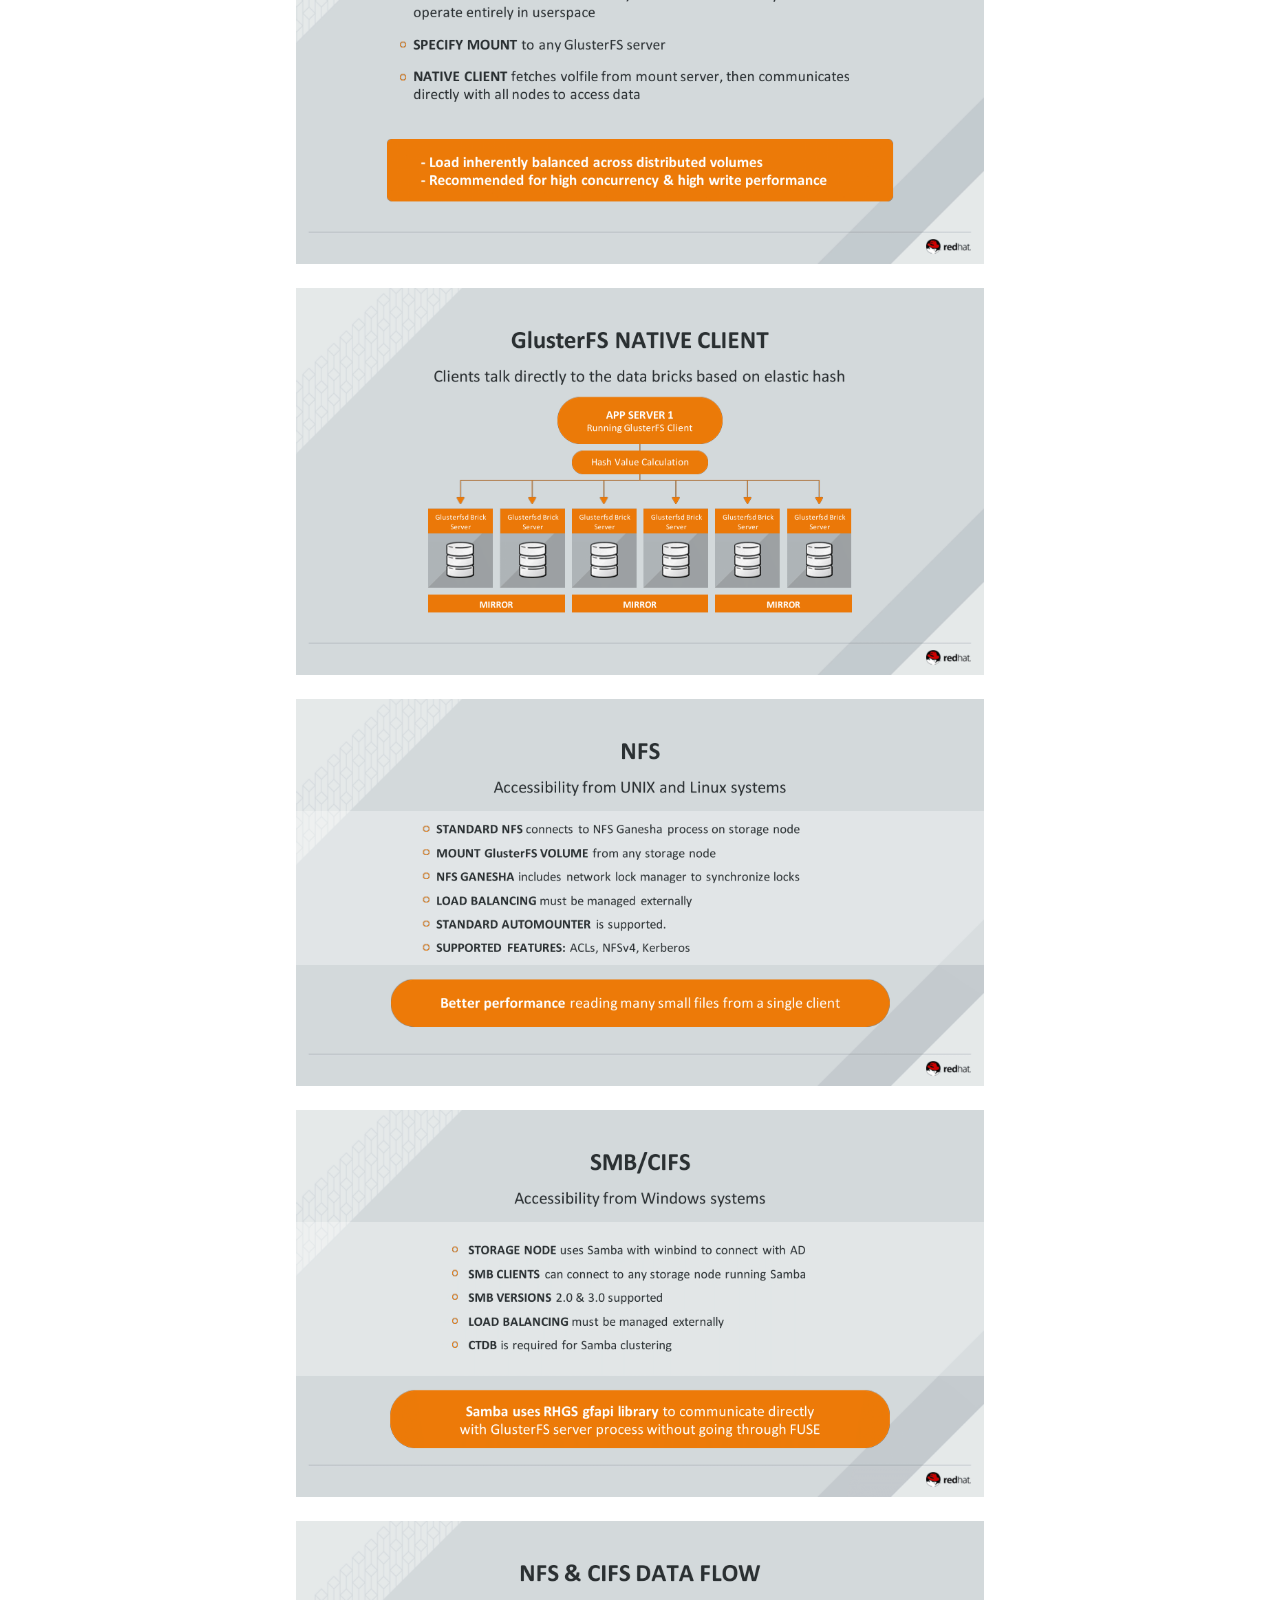
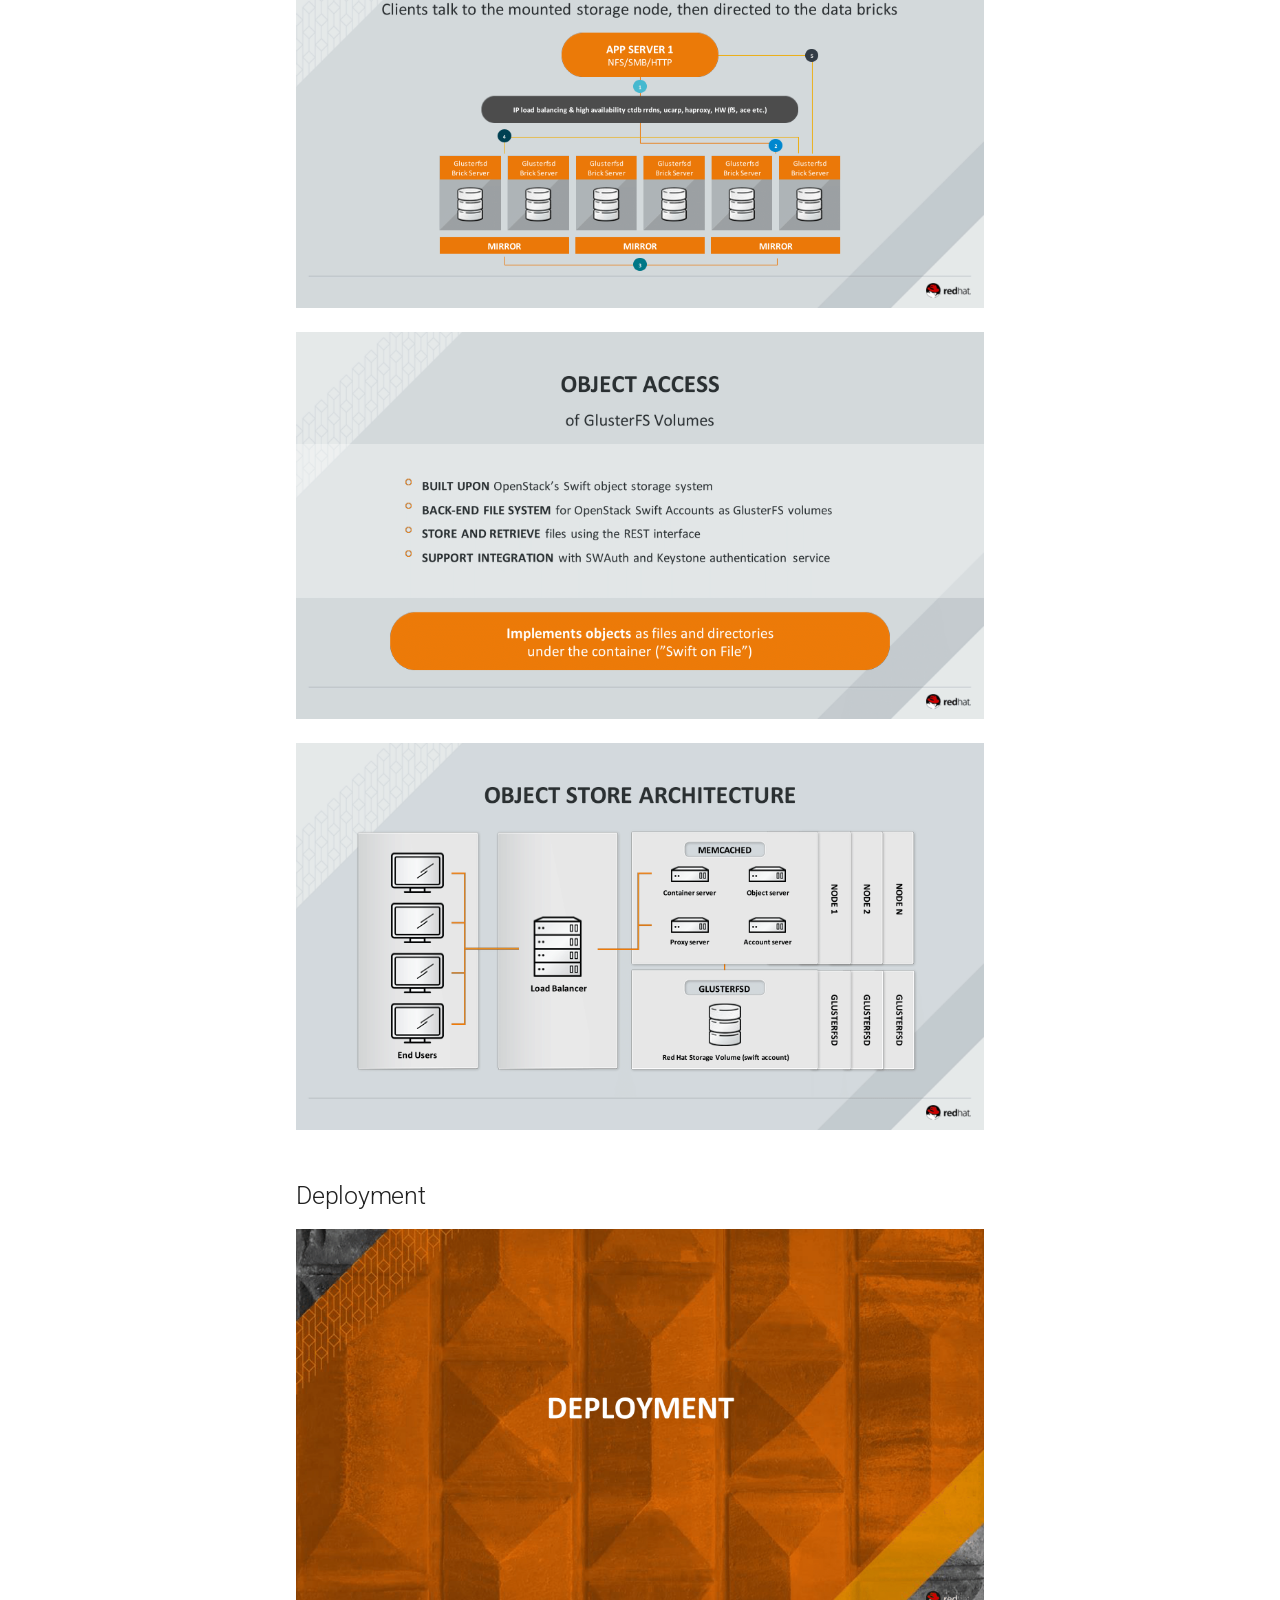
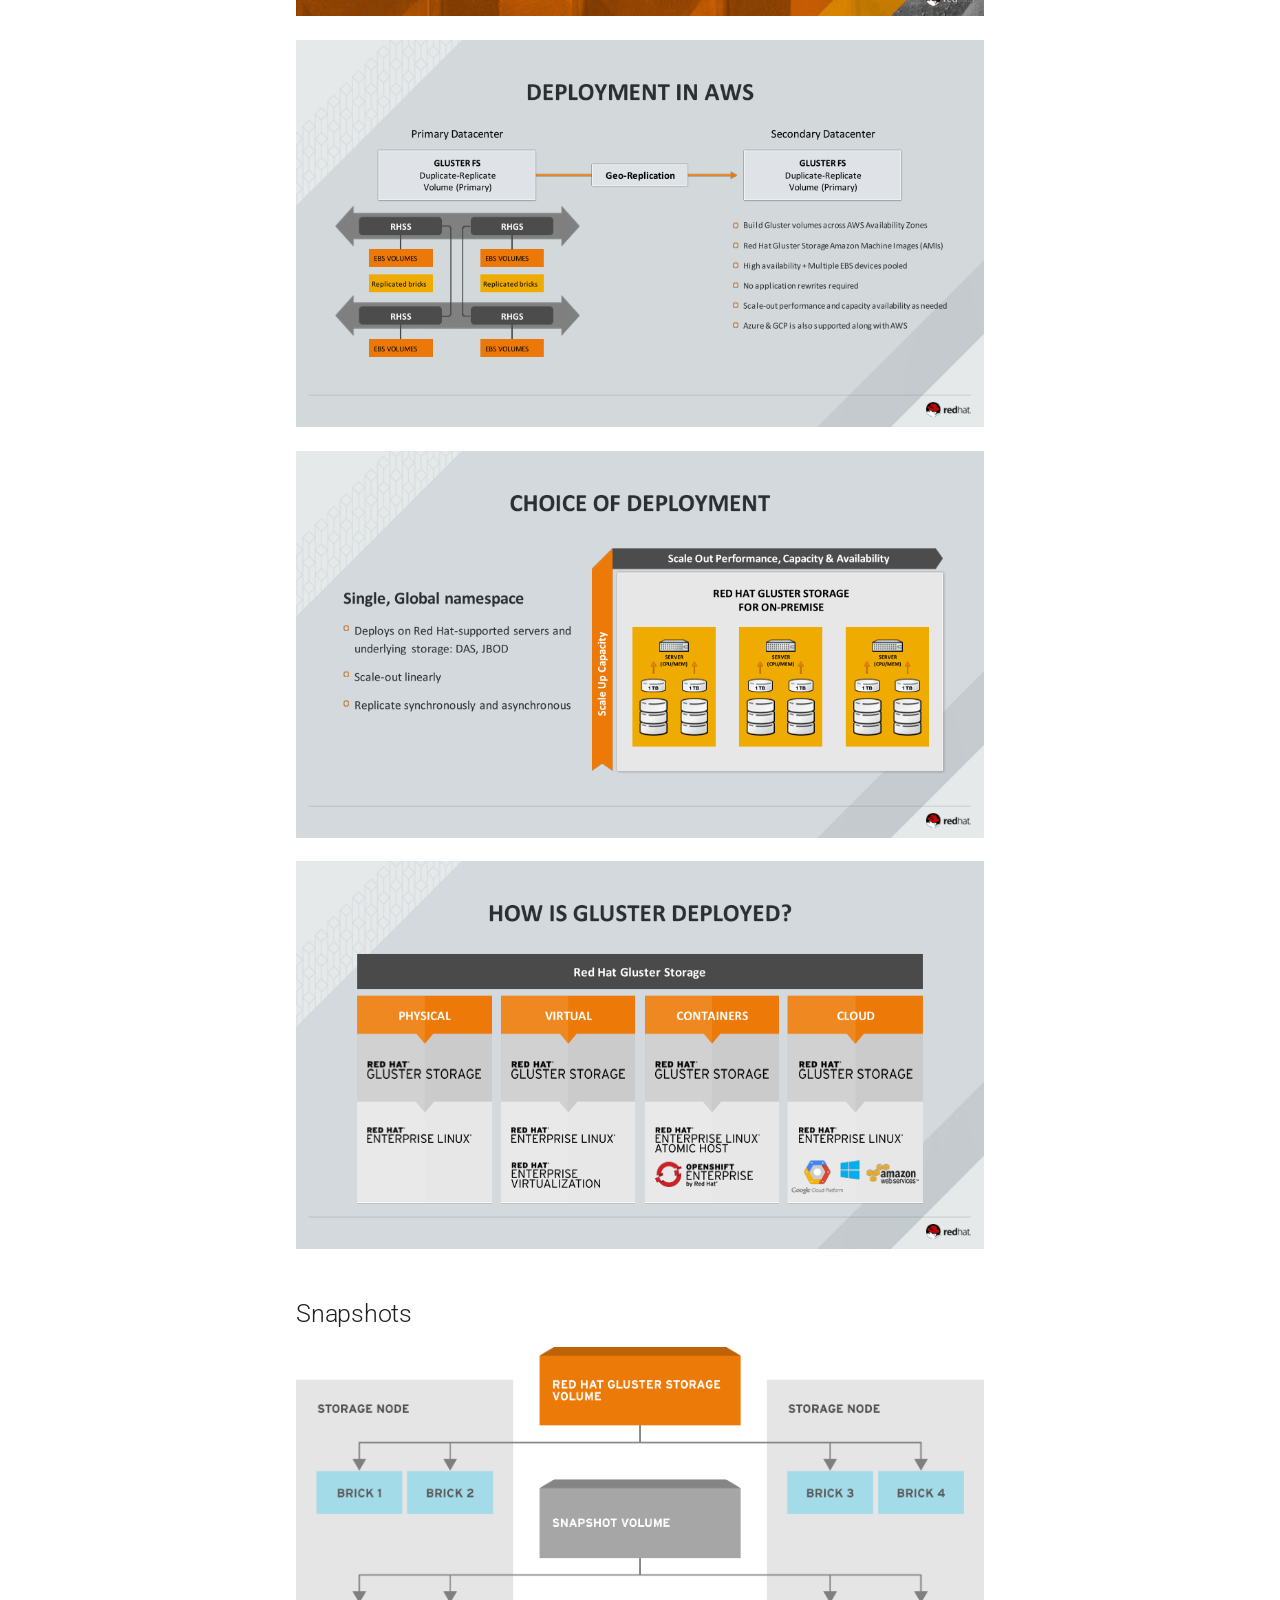
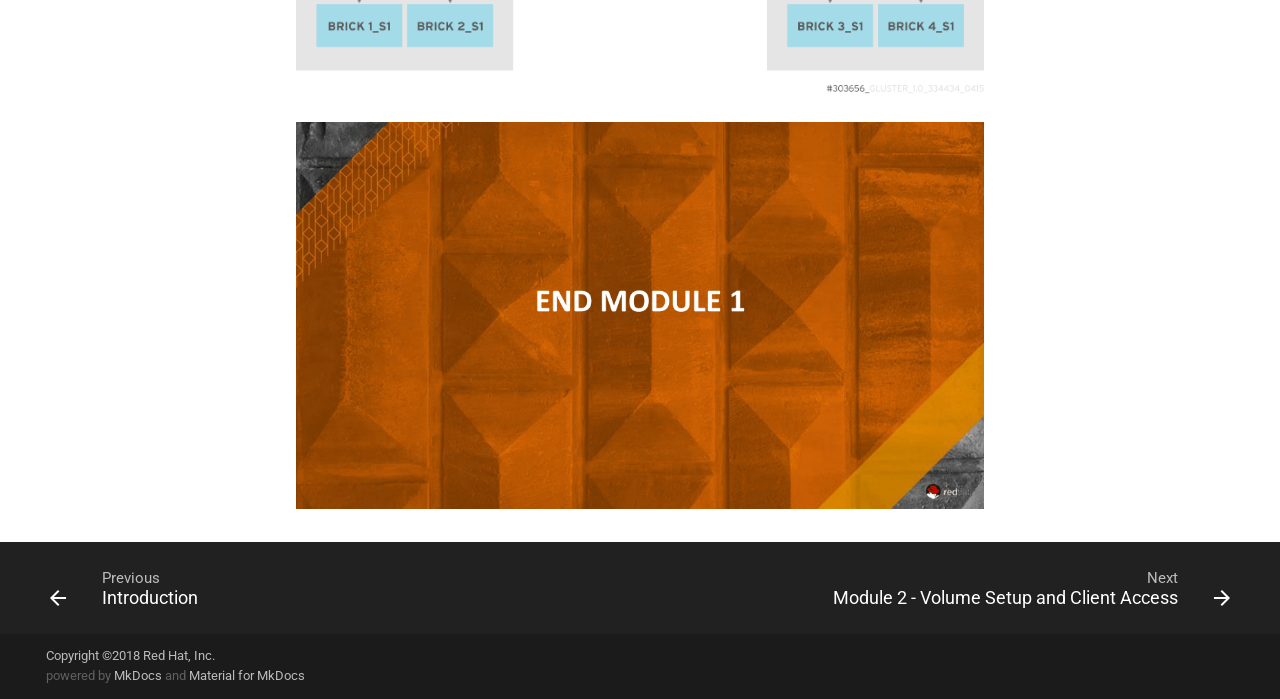
==== commit def71840: "Deployed dea10a2 with MkDocs version: 0.17.2" ====
--- a/gluster-module-1/index.html
+++ b/gluster-module-1/index.html
@@ -1,146 +1,400 @@
+
+
+
+
 <!DOCTYPE html>
-<html lang="en">
-    <head>
-        <meta charset="utf-8">
-        <meta http-equiv="X-UA-Compatible" content="IE=edge">
-        <meta name="viewport" content="width=device-width, initial-scale=1.0">
-        
-        
-        
-        <link rel="shortcut icon" href="images/favicon.ico">
-        
-
-	<title>Module 1 - Introduction to Gluster concepts - RHGS Test Drive Instructions</title>
-
-        <link href="../css/bootstrap-custom.min.css" rel="stylesheet">
-        <link href="../css/font-awesome-4.0.3.css" rel="stylesheet">
-        <link rel="stylesheet" href="../css/highlight.css">
-        <link href="../css/base.css" rel="stylesheet">
-        <link href="../extra.css" rel="stylesheet">
-
-        <!-- HTML5 shim and Respond.js IE8 support of HTML5 elements and media queries -->
-        <!--[if lt IE 9]>
-            <script src="https://oss.maxcdn.com/libs/html5shiv/3.7.0/html5shiv.js"></script>
-            <script src="https://oss.maxcdn.com/libs/respond.js/1.3.0/respond.min.js"></script>
-        <![endif]-->
-
-        
-    </head>
-
-    <body>
-
-        <div class="navbar navbar-default navbar-fixed-top" role="navigation">
-    <div class="container">
-
-        <!-- Collapsed navigation -->
-        <div class="navbar-header">
-            <!-- Expander button -->
-            <button type="button" class="navbar-toggle" data-toggle="collapse" data-target=".navbar-collapse">
-                <span class="sr-only">Toggle navigation</span>
-                <span class="icon-bar"></span>
-                <span class="icon-bar"></span>
-                <span class="icon-bar"></span>
-            </button>
-
-            <!-- Main title -->
-            <a class="navbar-brand" href="..">RHGS Test Drive Instructions</a>
+<html lang="en" class="no-js">
+  <head>
+    
+      <meta charset="utf-8">
+      <meta name="viewport" content="width=device-width,initial-scale=1">
+      <meta http-equiv="x-ua-compatible" content="ie=edge">
+      
+      
+      
+      
+        <meta name="lang:clipboard.copy" content="Copy to clipboard">
+      
+        <meta name="lang:clipboard.copied" content="Copied to clipboard">
+      
+        <meta name="lang:search.language" content="en">
+      
+        <meta name="lang:search.pipeline.stopwords" content="True">
+      
+        <meta name="lang:search.pipeline.trimmer" content="True">
+      
+        <meta name="lang:search.result.none" content="No matching documents">
+      
+        <meta name="lang:search.result.one" content="1 matching document">
+      
+        <meta name="lang:search.result.other" content="# matching documents">
+      
+        <meta name="lang:search.tokenizer" content="[\s\-]+">
+      
+      <link rel="shortcut icon" href="../assets/images/favicon.png">
+      <meta name="generator" content="mkdocs-0.17.2, mkdocs-material-2.6.3">
+    
+    
+      
+        <title>Module 1 - Introduction to Gluster concepts - RHGS Test Drive Instructions</title>
+      
+    
+    
+      <link rel="stylesheet" href="../assets/stylesheets/application.9b572555.css">
+      
+    
+    
+      <script src="../assets/javascripts/modernizr.1aa3b519.js"></script>
+    
+    
+      
+        <link rel="stylesheet" href="https://fonts.googleapis.com/css?family=Roboto:300,400,400i,700|Roboto+Mono">
+        <style>body,input{font-family:"Roboto","Helvetica Neue",Helvetica,Arial,sans-serif}code,kbd,pre{font-family:"Roboto Mono","Courier New",Courier,monospace}</style>
+      
+      <link rel="stylesheet" href="https://fonts.googleapis.com/icon?family=Material+Icons">
+    
+    
+    
+  </head>
+  
+    <body dir="ltr">
+  
+    <svg class="md-svg">
+      <defs>
+        
+        
+      </defs>
+    </svg>
+    <input class="md-toggle" data-md-toggle="drawer" type="checkbox" id="drawer">
+    <input class="md-toggle" data-md-toggle="search" type="checkbox" id="search">
+    <label class="md-overlay" data-md-component="overlay" for="drawer"></label>
+    
+      <a href="#gluster-test-drive-module-1-introduction-to-gluster-concepts" tabindex="1" class="md-skip">
+        Skip to content
+      </a>
+    
+    
+      <header class="md-header" data-md-component="header">
+  <nav class="md-header-nav md-grid">
+    <div class="md-flex">
+      <div class="md-flex__cell md-flex__cell--shrink">
+        <a href=".." title="RHGS Test Drive Instructions" class="md-header-nav__button md-logo">
+          
+            <i class="md-icon"></i>
+          
+        </a>
+      </div>
+      <div class="md-flex__cell md-flex__cell--shrink">
+        <label class="md-icon md-icon--menu md-header-nav__button" for="drawer"></label>
+      </div>
+      <div class="md-flex__cell md-flex__cell--stretch">
+        <div class="md-flex__ellipsis md-header-nav__title" data-md-component="title">
+          
+            
+              <span class="md-header-nav__topic">
+                RHGS Test Drive Instructions
+              </span>
+              <span class="md-header-nav__topic">
+                Module 1 - Introduction to Gluster concepts
+              </span>
+            
+          
         </div>
-
-        <!-- Expanded navigation -->
-        <div class="navbar-collapse collapse">
-            <!-- Main navigation -->
-            <ul class="nav navbar-nav">
-            
-            
-                <li >
-                    <a href="..">Introduction</a>
-                </li>
-            
-            
-            
-                <li class="dropdown active">
-                    <a href="#" class="dropdown-toggle" data-toggle="dropdown">Modules <b class="caret"></b></a>
-                    <ul class="dropdown-menu">
+      </div>
+      <div class="md-flex__cell md-flex__cell--shrink">
+        
+          
+            <label class="md-icon md-icon--search md-header-nav__button" for="search"></label>
+            
+<div class="md-search" data-md-component="search" role="dialog">
+  <label class="md-search__overlay" for="search"></label>
+  <div class="md-search__inner" role="search">
+    <form class="md-search__form" name="search">
+      <input type="text" class="md-search__input" name="query" placeholder="Search" autocapitalize="off" autocorrect="off" autocomplete="off" spellcheck="false" data-md-component="query" data-md-state="active">
+      <label class="md-icon md-search__icon" for="search"></label>
+      <button type="reset" class="md-icon md-search__icon" data-md-component="reset" tabindex="-1">
+        &#xE5CD;
+      </button>
+    </form>
+    <div class="md-search__output">
+      <div class="md-search__scrollwrap" data-md-scrollfix>
+        <div class="md-search-result" data-md-component="result">
+          <div class="md-search-result__meta">
+            Type to start searching
+          </div>
+          <ol class="md-search-result__list"></ol>
+        </div>
+      </div>
+    </div>
+  </div>
+</div>
+          
+        
+      </div>
+      
+    </div>
+  </nav>
+</header>
+    
+    <div class="md-container">
+      
+        
+      
+      
+      <main class="md-main">
+        <div class="md-main__inner md-grid" data-md-component="container">
+          
+            
+              <div class="md-sidebar md-sidebar--primary" data-md-component="navigation">
+                <div class="md-sidebar__scrollwrap">
+                  <div class="md-sidebar__inner">
+                    <nav class="md-nav md-nav--primary" data-md-level="0">
+  <label class="md-nav__title md-nav__title--site" for="drawer">
+    <span class="md-nav__button md-logo">
+      
+        <i class="md-icon"></i>
+      
+    </span>
+    RHGS Test Drive Instructions
+  </label>
+  
+  <ul class="md-nav__list" data-md-scrollfix>
+    
+      
+      
+      
+
+
+  <li class="md-nav__item">
+    <a href=".." title="Introduction" class="md-nav__link">
+      Introduction
+    </a>
+  </li>
+
+    
+      
+      
+      
+
+  
+
+
+  <li class="md-nav__item md-nav__item--active md-nav__item--nested">
+    
+      <input class="md-toggle md-nav__toggle" data-md-toggle="nav-2" type="checkbox" id="nav-2" checked>
+    
+    <label class="md-nav__link" for="nav-2">
+      Modules
+    </label>
+    <nav class="md-nav" data-md-component="collapsible" data-md-level="1">
+      <label class="md-nav__title" for="nav-2">
+        Modules
+      </label>
+      <ul class="md-nav__list" data-md-scrollfix>
+        
+        
+          
+          
+          
+
+  
+
+
+  <li class="md-nav__item md-nav__item--active">
+    
+    <input class="md-toggle md-nav__toggle" data-md-toggle="toc" type="checkbox" id="toc">
+    
+      
+    
+    
+      <label class="md-nav__link md-nav__link--active" for="toc">
+        Module 1 - Introduction to Gluster concepts
+      </label>
+    
+    <a href="./" title="Module 1 - Introduction to Gluster concepts" class="md-nav__link md-nav__link--active">
+      Module 1 - Introduction to Gluster concepts
+    </a>
+    
+      
+<nav class="md-nav md-nav--secondary">
+  
+  
+    
+  
+  
+    <label class="md-nav__title" for="toc">Table of contents</label>
+    <ul class="md-nav__list" data-md-scrollfix>
+      
+        <li class="md-nav__item">
+  <a href="#data-placement" title="Data Placement" class="md-nav__link">
+    Data Placement
+  </a>
+  
+</li>
+      
+        <li class="md-nav__item">
+  <a href="#data-accessibility" title="Data Accessibility" class="md-nav__link">
+    Data Accessibility
+  </a>
+  
+</li>
+      
+        <li class="md-nav__item">
+  <a href="#deployment" title="Deployment" class="md-nav__link">
+    Deployment
+  </a>
+  
+</li>
+      
+        <li class="md-nav__item">
+  <a href="#snapshots" title="Snapshots" class="md-nav__link">
+    Snapshots
+  </a>
+  
+</li>
+      
+      
+      
+      
+      
+    </ul>
+  
+</nav>
+    
+  </li>
+
+        
+          
+          
+          
+
+
+  <li class="md-nav__item">
+    <a href="../gluster-module-2/" title="Module 2 - Volume Setup and Client Access" class="md-nav__link">
+      Module 2 - Volume Setup and Client Access
+    </a>
+  </li>
+
+        
+          
+          
+          
+
+
+  <li class="md-nav__item">
+    <a href="../gluster-module-3/" title="Module 3 - Volume Operations and Administration" class="md-nav__link">
+      Module 3 - Volume Operations and Administration
+    </a>
+  </li>
+
+        
+          
+          
+          
+
+
+  <li class="md-nav__item">
+    <a href="../gluster-module-4/" title="Module 4 - Disperse Volumes (Erasure Coding)" class="md-nav__link">
+      Module 4 - Disperse Volumes (Erasure Coding)
+    </a>
+  </li>
+
+        
+          
+          
+          
+
+
+  <li class="md-nav__item">
+    <a href="../gluster-module-5/" title="Module 5 - Snapshot Operations and Administration" class="md-nav__link">
+      Module 5 - Snapshot Operations and Administration
+    </a>
+  </li>
+
+        
+          
+          
+          
+
+
+  <li class="md-nav__item">
+    <a href="../gluster-module-6/" title="Module 6 - Geo-Replication and Disaster Recovery" class="md-nav__link">
+      Module 6 - Geo-Replication and Disaster Recovery
+    </a>
+  </li>
+
+        
+      </ul>
+    </nav>
+  </li>
+
+    
+  </ul>
+</nav>
+                  </div>
+                </div>
+              </div>
+            
+            
+              <div class="md-sidebar md-sidebar--secondary" data-md-component="toc">
+                <div class="md-sidebar__scrollwrap">
+                  <div class="md-sidebar__inner">
                     
-                        
-<li class="active">
-    <a href="./">Module 1 - Introduction to Gluster concepts</a>
-</li>
-
-                    
-                        
-<li >
-    <a href="../gluster-module-2/">Module 2 - Volume Setup and Client Access</a>
-</li>
-
-                    
-                        
-<li >
-    <a href="../gluster-module-3/">Module 3 - Volume Operations and Administration</a>
-</li>
-
-                    
-                        
-<li >
-    <a href="../gluster-module-4/">Module 4 - Disperse Volumes (Erasure Coding)</a>
-</li>
-
-                    
-                        
-<li >
-    <a href="../gluster-module-5/">Module 5 - Snapshot Operations and Administration</a>
-</li>
-
-                    
-                    </ul>
-                </li>
-            
-            
-            </ul>
-
-            <!-- Search, Navigation and Repo links -->
-            <ul class="nav navbar-nav navbar-right">
-                <li>
-                    <a href="#" data-toggle="modal" data-target="#mkdocs_search_modal">
-                        <i class="fa fa-search"></i> Search
-                    </a>
-                </li>
-                <li >
-                    <a rel="next" href="..">
-                        <i class="fa fa-arrow-left"></i> Previous
-                    </a>
-                </li>
-                <li >
-                    <a rel="prev" href="../gluster-module-2/">
-                        Next <i class="fa fa-arrow-right"></i>
-                    </a>
-                </li>
+<nav class="md-nav md-nav--secondary">
+  
+  
+    
+  
+  
+    <label class="md-nav__title" for="toc">Table of contents</label>
+    <ul class="md-nav__list" data-md-scrollfix>
+      
+        <li class="md-nav__item">
+  <a href="#data-placement" title="Data Placement" class="md-nav__link">
+    Data Placement
+  </a>
+  
+</li>
+      
+        <li class="md-nav__item">
+  <a href="#data-accessibility" title="Data Accessibility" class="md-nav__link">
+    Data Accessibility
+  </a>
+  
+</li>
+      
+        <li class="md-nav__item">
+  <a href="#deployment" title="Deployment" class="md-nav__link">
+    Deployment
+  </a>
+  
+</li>
+      
+        <li class="md-nav__item">
+  <a href="#snapshots" title="Snapshots" class="md-nav__link">
+    Snapshots
+  </a>
+  
+</li>
+      
+      
+      
+      
+      
+    </ul>
+  
+</nav>
+                  </div>
+                </div>
+              </div>
+            
+          
+          <div class="md-content">
+            <article class="md-content__inner md-typeset">
+              
                 
-            </ul>
-        </div>
-    </div>
-</div>
-
-        <div class="container">
-            <div class="col-md-3"><div class="bs-sidebar hidden-print affix well" role="complementary">
-    <ul class="nav bs-sidenav">
-    
-        <li class="main active"><a href="#gluster-test-drive-module-1-introduction-to-gluster-concepts">Gluster Test Drive Module 1  Introduction to Gluster Concepts</a></li>
-        
-            <li><a href="#data-placement">Data Placement</a></li>
-        
-            <li><a href="#data-accessibility">Data Accessibility</a></li>
-        
-            <li><a href="#deployment">Deployment</a></li>
-        
-            <li><a href="#snapshots">Snapshots</a></li>
-        
-    
-    </ul>
-</div></div>
-            <div class="col-md-9" role="main">
-
-<h1 id="gluster-test-drive-module-1-introduction-to-gluster-concepts">Gluster Test Drive Module 1 <br/> Introduction to Gluster Concepts</h1>
+                
+                <h1 id="gluster-test-drive-module-1-introduction-to-gluster-concepts">Gluster Test Drive Module 1 <br/> Introduction to Gluster Concepts</h1>
 <blockquote>
 <p>Module 1 is an introduction to Gluster and does not include any hands-on work in the lab. When you are ready, please proceed to <a href="../gluster-module-2/"><strong>Module 2</strong></a>.</p>
 </blockquote>
@@ -182,47 +436,87 @@
 <p><img alt="" src="../images/RHS_Gluster_Test_Drive-Module_1-dblack-201610-34.png" /></p>
 <h2 id="snapshots">Snapshots</h2>
 <p><img alt="" src="../images/RHS_Gluster_Test_Drive_Module_1_mkarg_201801-36.png" /></p>
-<p><img alt="" src="../images/RHS_Gluster_Test_Drive-Module_1-dblack-201610-35.png" /></p></div>
+<p><img alt="" src="../images/RHS_Gluster_Test_Drive-Module_1-dblack-201610-35.png" /></p>
+                
+                  
+                
+              
+              
+                
+              
+            </article>
+          </div>
         </div>
-
-        <footer class="col-md-12">
-            <hr>
-            
-                <center>Copyright ©2016 Red Hat, Inc.</center>
-            
-            <center>Documentation built with <a href="http://www.mkdocs.org/">MkDocs</a>.</center>
-        </footer>
-
-        <script src="../js/jquery-1.10.2.min.js"></script>
-        <script src="../js/bootstrap-3.0.3.min.js"></script>
-        <script src="../js/highlight.pack.js"></script>
-        <script>var base_url = '..';</script>
-        <script data-main="../mkdocs/js/search.js" src="../mkdocs/js/require.js"></script>
-        <script src="../js/base.js"></script>
-
-        <div class="modal" id="mkdocs_search_modal" tabindex="-1" role="dialog" aria-labelledby="Search Modal" aria-hidden="true">
-            <div class="modal-dialog">
-                <div class="modal-content">
-                    <div class="modal-header">
-                        <button type="button" class="close" data-dismiss="modal"><span aria-hidden="true">&times;</span><span class="sr-only">Close</span></button>
-                        <h4 class="modal-title" id="exampleModalLabel">Search</h4>
-                    </div>
-                    <div class="modal-body">
-                        <p>
-                            From here you can search these documents. Enter
-                            your search terms below.
-                        </p>
-                        <form role="form">
-                            <div class="form-group">
-                                <input type="text" class="form-control" placeholder="Search..." id="mkdocs-search-query">
-                            </div>
-                        </form>
-                        <div id="mkdocs-search-results"></div>
-                    </div>
-                    <div class="modal-footer">
-                    </div>
-                </div>
+      </main>
+      
+        
+<footer class="md-footer">
+  
+    <div class="md-footer-nav">
+      <nav class="md-footer-nav__inner md-grid">
+        
+          <a href=".." title="Introduction" class="md-flex md-footer-nav__link md-footer-nav__link--prev" rel="prev">
+            <div class="md-flex__cell md-flex__cell--shrink">
+              <i class="md-icon md-icon--arrow-back md-footer-nav__button"></i>
             </div>
-        </div>
-    </body>
+            <div class="md-flex__cell md-flex__cell--stretch md-footer-nav__title">
+              <span class="md-flex__ellipsis">
+                <span class="md-footer-nav__direction">
+                  Previous
+                </span>
+                Introduction
+              </span>
+            </div>
+          </a>
+        
+        
+          <a href="../gluster-module-2/" title="Module 2 - Volume Setup and Client Access" class="md-flex md-footer-nav__link md-footer-nav__link--next" rel="next">
+            <div class="md-flex__cell md-flex__cell--stretch md-footer-nav__title">
+              <span class="md-flex__ellipsis">
+                <span class="md-footer-nav__direction">
+                  Next
+                </span>
+                Module 2 - Volume Setup and Client Access
+              </span>
+            </div>
+            <div class="md-flex__cell md-flex__cell--shrink">
+              <i class="md-icon md-icon--arrow-forward md-footer-nav__button"></i>
+            </div>
+          </a>
+        
+      </nav>
+    </div>
+  
+  <div class="md-footer-meta md-typeset">
+    <div class="md-footer-meta__inner md-grid">
+      <div class="md-footer-copyright">
+        
+          <div class="md-footer-copyright__highlight">
+            Copyright ©2018 Red Hat, Inc.
+          </div>
+        
+        powered by
+        <a href="http://www.mkdocs.org">MkDocs</a>
+        and
+        <a href="https://squidfunk.github.io/mkdocs-material/">
+          Material for MkDocs</a>
+      </div>
+      
+        
+      
+    </div>
+  </div>
+</footer>
+      
+    </div>
+    
+      <script src="../assets/javascripts/application.abd7b172.js"></script>
+      
+      <script>app.initialize({version:"0.17.2",url:{base:".."}})</script>
+      
+    
+    
+      
+    
+  </body>
 </html>
--- a/assets/stylesheets/application.9b572555.css
+++ b/assets/stylesheets/application.9b572555.css
@@ -0,0 +1,2 @@
+html{box-sizing:border-box}*,:after,:before{box-sizing:inherit}html{-webkit-text-size-adjust:none;-moz-text-size-adjust:none;-ms-text-size-adjust:none;text-size-adjust:none}body{margin:0}hr{overflow:visible;box-sizing:content-box}a{-webkit-text-decoration-skip:objects}a,button,input,label{-webkit-tap-highlight-color:transparent}a{color:inherit;text-decoration:none}small,sub,sup{font-size:80%}sub,sup{position:relative;line-height:0;vertical-align:baseline}sub{bottom:-.25em}sup{top:-.5em}img{border-style:none}table{border-collapse:separate;border-spacing:0}td,th{font-weight:400;vertical-align:top}button{padding:0;border:0;outline-style:none;background:transparent;font-size:inherit}input{border:0;outline:0}.md-clipboard:before,.md-icon,.md-nav__button,.md-nav__link:after,.md-nav__title:before,.md-search-result__article--document:before,.md-source-file:before,.md-typeset .admonition>.admonition-title:before,.md-typeset .admonition>summary:before,.md-typeset .critic.comment:before,.md-typeset .footnote-backref,.md-typeset .task-list-control .task-list-indicator:before,.md-typeset details>.admonition-title:before,.md-typeset details>summary:before,.md-typeset summary:after{font-family:Material Icons;font-style:normal;font-variant:normal;font-weight:400;line-height:1;text-transform:none;white-space:nowrap;speak:none;word-wrap:normal;direction:ltr}.md-content__icon,.md-footer-nav__button,.md-header-nav__button,.md-nav__button,.md-nav__title:before,.md-search-result__article--document:before{display:inline-block;margin:.4rem;padding:.8rem;font-size:2.4rem;cursor:pointer}.md-icon--arrow-back:before{content:"\E5C4"}.md-icon--arrow-forward:before{content:"\E5C8"}.md-icon--menu:before{content:"\E5D2"}.md-icon--search:before{content:"\E8B6"}[dir=rtl] .md-icon--arrow-back:before{content:"\E5C8"}[dir=rtl] .md-icon--arrow-forward:before{content:"\E5C4"}body{-webkit-font-smoothing:antialiased;-moz-osx-font-smoothing:grayscale}body,input{color:rgba(0,0,0,.87);-webkit-font-feature-settings:"kern","liga";font-feature-settings:"kern","liga";font-family:Helvetica Neue,Helvetica,Arial,sans-serif}code,kbd,pre{color:rgba(0,0,0,.87);-webkit-font-feature-settings:"kern";font-feature-settings:"kern";font-family:Courier New,Courier,monospace}.md-typeset{font-size:1.6rem;line-height:1.6;-webkit-print-color-adjust:exact}.md-typeset blockquote,.md-typeset ol,.md-typeset p,.md-typeset ul{margin:1em 0}.md-typeset h1{margin:0 0 4rem;color:rgba(0,0,0,.54);font-size:3.125rem;line-height:1.3}.md-typeset h1,.md-typeset h2{font-weight:300;letter-spacing:-.01em}.md-typeset h2{margin:4rem 0 1.6rem;font-size:2.5rem;line-height:1.4}.md-typeset h3{margin:3.2rem 0 1.6rem;font-size:2rem;font-weight:400;letter-spacing:-.01em;line-height:1.5}.md-typeset h2+h3{margin-top:1.6rem}.md-typeset h4{font-size:1.6rem}.md-typeset h4,.md-typeset h5,.md-typeset h6{margin:1.6rem 0;font-weight:700;letter-spacing:-.01em}.md-typeset h5,.md-typeset h6{color:rgba(0,0,0,.54);font-size:1.28rem}.md-typeset h5{text-transform:uppercase}.md-typeset hr{margin:1.5em 0;border-bottom:.1rem dotted rgba(0,0,0,.26)}.md-typeset a{color:#3f51b5;word-break:break-word}.md-typeset a,.md-typeset a:before{transition:color .125s}.md-typeset a:active,.md-typeset a:hover{color:#536dfe}.md-typeset code,.md-typeset pre{background-color:hsla(0,0%,93%,.5);color:#37474f;font-size:85%;direction:ltr}.md-typeset code{margin:0 .29412em;padding:.07353em 0;border-radius:.2rem;box-shadow:.29412em 0 0 hsla(0,0%,93%,.5),-.29412em 0 0 hsla(0,0%,93%,.5);word-break:break-word;-webkit-box-decoration-break:clone;box-decoration-break:clone}.md-typeset h1 code,.md-typeset h2 code,.md-typeset h3 code,.md-typeset h4 code,.md-typeset h5 code,.md-typeset h6 code{margin:0;background-color:transparent;box-shadow:none}.md-typeset a>code{margin:inherit;padding:inherit;border-radius:none;background-color:inherit;color:inherit;box-shadow:none}.md-typeset pre{position:relative;margin:1em 0;border-radius:.2rem;line-height:1.4;-webkit-overflow-scrolling:touch}.md-typeset pre>code{display:block;margin:0;padding:1.05rem 1.2rem;background-color:transparent;font-size:inherit;box-shadow:none;-webkit-box-decoration-break:none;box-decoration-break:none;overflow:auto}.md-typeset pre>code::-webkit-scrollbar{width:.4rem;height:.4rem}.md-typeset pre>code::-webkit-scrollbar-thumb{background-color:rgba(0,0,0,.26)}.md-typeset pre>code::-webkit-scrollbar-thumb:hover{background-color:#536dfe}.md-typeset kbd{padding:0 .29412em;border:.1rem solid #c9c9c9;border-radius:.3rem;border-bottom-color:#bcbcbc;background-color:#fcfcfc;color:#555;font-size:85%;box-shadow:0 .1rem 0 #b0b0b0;word-break:break-word}.md-typeset mark{margin:0 .25em;padding:.0625em 0;border-radius:.2rem;background-color:rgba(255,235,59,.5);box-shadow:.25em 0 0 rgba(255,235,59,.5),-.25em 0 0 rgba(255,235,59,.5);word-break:break-word;-webkit-box-decoration-break:clone;box-decoration-break:clone}.md-typeset abbr{border-bottom:.1rem dotted rgba(0,0,0,.54);text-decoration:none;cursor:help}.md-typeset small{opacity:.75}.md-typeset sub,.md-typeset sup{margin-left:.07812em}[dir=rtl] .md-typeset sub,[dir=rtl] .md-typeset sup{margin-right:.07812em;margin-left:0}.md-typeset blockquote{padding-left:1.2rem;border-left:.4rem solid rgba(0,0,0,.26);color:rgba(0,0,0,.54)}[dir=rtl] .md-typeset blockquote{padding-right:1.2rem;padding-left:0;border-right:.4rem solid rgba(0,0,0,.26);border-left:initial}.md-typeset ul{list-style-type:disc}.md-typeset ol,.md-typeset ul{margin-left:.625em;padding:0}[dir=rtl] .md-typeset ol,[dir=rtl] .md-typeset ul{margin-right:.625em;margin-left:0}.md-typeset ol ol,.md-typeset ul ol{list-style-type:lower-alpha}.md-typeset ol ol ol,.md-typeset ul ol ol{list-style-type:lower-roman}.md-typeset ol li,.md-typeset ul li{margin-bottom:.5em;margin-left:1.25em}[dir=rtl] .md-typeset ol li,[dir=rtl] .md-typeset ul li{margin-right:1.25em;margin-left:0}.md-typeset ol li blockquote,.md-typeset ol li p,.md-typeset ul li blockquote,.md-typeset ul li p{margin:.5em 0}.md-typeset ol li:last-child,.md-typeset ul li:last-child{margin-bottom:0}.md-typeset ol li ol,.md-typeset ol li ul,.md-typeset ul li ol,.md-typeset ul li ul{margin:.5em 0 .5em .625em}[dir=rtl] .md-typeset ol li ol,[dir=rtl] .md-typeset ol li ul,[dir=rtl] .md-typeset ul li ol,[dir=rtl] .md-typeset ul li ul{margin-right:.625em;margin-left:0}.md-typeset dd{margin:1em 0 1em 1.875em}[dir=rtl] .md-typeset dd{margin-right:1.875em;margin-left:0}.md-typeset iframe,.md-typeset img,.md-typeset svg{max-width:100%}.md-typeset table:not([class]){box-shadow:0 2px 2px 0 rgba(0,0,0,.14),0 1px 5px 0 rgba(0,0,0,.12),0 3px 1px -2px rgba(0,0,0,.2);display:inline-block;max-width:100%;border-radius:.2rem;font-size:1.28rem;overflow:auto;-webkit-overflow-scrolling:touch}.md-typeset table:not([class])+*{margin-top:1.5em}.md-typeset table:not([class]) td:not([align]),.md-typeset table:not([class]) th:not([align]){text-align:left}[dir=rtl] .md-typeset table:not([class]) td:not([align]),[dir=rtl] .md-typeset table:not([class]) th:not([align]){text-align:right}.md-typeset table:not([class]) th{min-width:10rem;padding:1.2rem 1.6rem;background-color:rgba(0,0,0,.54);color:#fff;vertical-align:top}.md-typeset table:not([class]) td{padding:1.2rem 1.6rem;border-top:.1rem solid rgba(0,0,0,.07);vertical-align:top}.md-typeset table:not([class]) tr:first-child td{border-top:0}.md-typeset table:not([class]) a{word-break:normal}.md-typeset__scrollwrap{margin:1em -1.6rem;overflow-x:auto;-webkit-overflow-scrolling:touch}.md-typeset .md-typeset__table{display:inline-block;margin-bottom:.5em;padding:0 1.6rem}.md-typeset .md-typeset__table table{display:table;width:100%;margin:0;overflow:hidden}html{font-size:62.5%;overflow-x:hidden}body,html{height:100%}body{position:relative}hr{display:block;height:.1rem;padding:0;border:0}.md-svg{display:none}.md-grid{max-width:122rem;margin-right:auto;margin-left:auto}.md-container,.md-main{overflow:auto}.md-container{display:table;width:100%;height:100%;padding-top:4.8rem;table-layout:fixed}.md-main{display:table-row;height:100%}.md-main__inner{height:100%;padding-top:3rem;padding-bottom:.1rem}.md-toggle{display:none}.md-overlay{position:fixed;top:0;width:0;height:0;transition:width 0s .25s,height 0s .25s,opacity .25s;background-color:rgba(0,0,0,.54);opacity:0;z-index:3}.md-flex{display:table}.md-flex__cell{display:table-cell;position:relative;vertical-align:top}.md-flex__cell--shrink{width:0}.md-flex__cell--stretch{display:table;width:100%;table-layout:fixed}.md-flex__ellipsis{display:table-cell;text-overflow:ellipsis;white-space:nowrap;overflow:hidden}.md-skip{position:fixed;width:.1rem;height:.1rem;margin:1rem;padding:.6rem 1rem;clip:rect(.1rem);-webkit-transform:translateY(.8rem);transform:translateY(.8rem);border-radius:.2rem;background-color:rgba(0,0,0,.87);color:#fff;font-size:1.28rem;opacity:0;overflow:hidden}.md-skip:focus{width:auto;height:auto;clip:auto;-webkit-transform:translateX(0);transform:translateX(0);transition:opacity .175s 75ms,-webkit-transform .25s cubic-bezier(.4,0,.2,1);transition:transform .25s cubic-bezier(.4,0,.2,1),opacity .175s 75ms;transition:transform .25s cubic-bezier(.4,0,.2,1),opacity .175s 75ms,-webkit-transform .25s cubic-bezier(.4,0,.2,1);opacity:1;z-index:10}@page{margin:25mm}.md-clipboard{position:absolute;top:.6rem;right:.6rem;width:2.8rem;height:2.8rem;border-radius:.2rem;font-size:1.6rem;cursor:pointer;z-index:1;-webkit-backface-visibility:hidden;backface-visibility:hidden}.md-clipboard:before{transition:color .25s,opacity .25s;color:rgba(0,0,0,.07);content:"\E14D"}.codehilite:hover .md-clipboard:before,.md-typeset .highlight:hover .md-clipboard:before,pre:hover .md-clipboard:before{color:rgba(0,0,0,.54)}.md-clipboard:focus:before,.md-clipboard:hover:before{color:#536dfe}.md-clipboard__message{display:block;position:absolute;top:0;right:3.4rem;padding:.6rem 1rem;-webkit-transform:translateX(.8rem);transform:translateX(.8rem);transition:opacity .175s,-webkit-transform .25s cubic-bezier(.9,.1,.9,0);transition:transform .25s cubic-bezier(.9,.1,.9,0),opacity .175s;transition:transform .25s cubic-bezier(.9,.1,.9,0),opacity .175s,-webkit-transform .25s cubic-bezier(.9,.1,.9,0);border-radius:.2rem;background-color:rgba(0,0,0,.54);color:#fff;font-size:1.28rem;white-space:nowrap;opacity:0;pointer-events:none}.md-clipboard__message--active{-webkit-transform:translateX(0);transform:translateX(0);transition:opacity .175s 75ms,-webkit-transform .25s cubic-bezier(.4,0,.2,1);transition:transform .25s cubic-bezier(.4,0,.2,1),opacity .175s 75ms;transition:transform .25s cubic-bezier(.4,0,.2,1),opacity .175s 75ms,-webkit-transform .25s cubic-bezier(.4,0,.2,1);opacity:1;pointer-events:auto}.md-clipboard__message:before{content:attr(aria-label)}.md-clipboard__message:after{display:block;position:absolute;top:50%;right:-.4rem;width:0;margin-top:-.4rem;border-width:.4rem 0 .4rem .4rem;border-style:solid;border-color:transparent rgba(0,0,0,.54);content:""}.md-content__inner{margin:0 1.6rem 2.4rem;padding-top:1.2rem}.md-content__inner:before{display:block;height:.8rem;content:""}.md-content__inner>:last-child{margin-bottom:0}.md-content__icon{position:relative;margin:.8rem 0;padding:0;float:right}.md-typeset .md-content__icon{color:rgba(0,0,0,.26)}.md-header{position:fixed;top:0;right:0;left:0;height:4.8rem;transition:background-color .25s,color .25s;background-color:#3f51b5;color:#fff;box-shadow:none;z-index:2;-webkit-backface-visibility:hidden;backface-visibility:hidden}.no-js .md-header{transition:none;box-shadow:none}.md-header[data-md-state=shadow]{transition:background-color .25s,color .25s,box-shadow .25s;box-shadow:0 0 .4rem rgba(0,0,0,.1),0 .4rem .8rem rgba(0,0,0,.2)}.md-header-nav{padding:0 .4rem}.md-header-nav__button{position:relative;transition:opacity .25s;z-index:1}.md-header-nav__button:hover{opacity:.7}.md-header-nav__button.md-logo *{display:block}.no-js .md-header-nav__button.md-icon--search{display:none}.md-header-nav__topic{display:block;position:absolute;transition:opacity .15s,-webkit-transform .4s cubic-bezier(.1,.7,.1,1);transition:transform .4s cubic-bezier(.1,.7,.1,1),opacity .15s;transition:transform .4s cubic-bezier(.1,.7,.1,1),opacity .15s,-webkit-transform .4s cubic-bezier(.1,.7,.1,1);text-overflow:ellipsis;white-space:nowrap;overflow:hidden}.md-header-nav__topic+.md-header-nav__topic{-webkit-transform:translateX(2.5rem);transform:translateX(2.5rem);transition:opacity .15s,-webkit-transform .4s cubic-bezier(1,.7,.1,.1);transition:transform .4s cubic-bezier(1,.7,.1,.1),opacity .15s;transition:transform .4s cubic-bezier(1,.7,.1,.1),opacity .15s,-webkit-transform .4s cubic-bezier(1,.7,.1,.1);opacity:0;z-index:-1;pointer-events:none}[dir=rtl] .md-header-nav__topic+.md-header-nav__topic{-webkit-transform:translateX(-2.5rem);transform:translateX(-2.5rem)}.no-js .md-header-nav__topic{position:static}.no-js .md-header-nav__topic+.md-header-nav__topic{display:none}.md-header-nav__title{padding:0 2rem;font-size:1.8rem;line-height:4.8rem}.md-header-nav__title[data-md-state=active] .md-header-nav__topic{-webkit-transform:translateX(-2.5rem);transform:translateX(-2.5rem);transition:opacity .15s,-webkit-transform .4s cubic-bezier(1,.7,.1,.1);transition:transform .4s cubic-bezier(1,.7,.1,.1),opacity .15s;transition:transform .4s cubic-bezier(1,.7,.1,.1),opacity .15s,-webkit-transform .4s cubic-bezier(1,.7,.1,.1);opacity:0;z-index:-1;pointer-events:none}[dir=rtl] .md-header-nav__title[data-md-state=active] .md-header-nav__topic{-webkit-transform:translateX(2.5rem);transform:translateX(2.5rem)}.md-header-nav__title[data-md-state=active] .md-header-nav__topic+.md-header-nav__topic{-webkit-transform:translateX(0);transform:translateX(0);transition:opacity .15s,-webkit-transform .4s cubic-bezier(.1,.7,.1,1);transition:transform .4s cubic-bezier(.1,.7,.1,1),opacity .15s;transition:transform .4s cubic-bezier(.1,.7,.1,1),opacity .15s,-webkit-transform .4s cubic-bezier(.1,.7,.1,1);opacity:1;z-index:0;pointer-events:auto}.md-header-nav__source{display:none}.md-hero{transition:background .25s;background-color:#3f51b5;color:#fff;font-size:2rem;overflow:hidden}.md-hero__inner{margin-top:2rem;padding:1.6rem 1.6rem .8rem;transition:opacity .25s,-webkit-transform .4s cubic-bezier(.1,.7,.1,1);transition:transform .4s cubic-bezier(.1,.7,.1,1),opacity .25s;transition:transform .4s cubic-bezier(.1,.7,.1,1),opacity .25s,-webkit-transform .4s cubic-bezier(.1,.7,.1,1);transition-delay:.1s}[data-md-state=hidden] .md-hero__inner{pointer-events:none;-webkit-transform:translateY(1.25rem);transform:translateY(1.25rem);transition:opacity .1s 0s,-webkit-transform 0s .4s;transition:transform 0s .4s,opacity .1s 0s;transition:transform 0s .4s,opacity .1s 0s,-webkit-transform 0s .4s;opacity:0}.md-hero--expand .md-hero__inner{margin-bottom:2.4rem}.md-footer-nav{background-color:rgba(0,0,0,.87);color:#fff}.md-footer-nav__inner{padding:.4rem;overflow:auto}.md-footer-nav__link{padding-top:2.8rem;padding-bottom:.8rem;transition:opacity .25s}.md-footer-nav__link:hover{opacity:.7}.md-footer-nav__link--prev{width:25%;float:left}[dir=rtl] .md-footer-nav__link--prev{float:right}.md-footer-nav__link--next{width:75%;float:right;text-align:right}[dir=rtl] .md-footer-nav__link--next{float:left;text-align:left}.md-footer-nav__button{transition:background .25s}.md-footer-nav__title{position:relative;padding:0 2rem;font-size:1.8rem;line-height:4.8rem}.md-footer-nav__direction{position:absolute;right:0;left:0;margin-top:-2rem;padding:0 2rem;color:hsla(0,0%,100%,.7);font-size:1.5rem}.md-footer-meta{background-color:rgba(0,0,0,.895)}.md-footer-meta__inner{padding:.4rem;overflow:auto}html .md-footer-meta.md-typeset a{color:hsla(0,0%,100%,.7)}html .md-footer-meta.md-typeset a:focus,html .md-footer-meta.md-typeset a:hover{color:#fff}.md-footer-copyright{margin:0 1.2rem;padding:.8rem 0;color:hsla(0,0%,100%,.3);font-size:1.28rem}.md-footer-copyright__highlight{color:hsla(0,0%,100%,.7)}.md-footer-social{margin:0 .8rem;padding:.4rem 0 1.2rem}.md-footer-social__link{display:inline-block;width:3.2rem;height:3.2rem;font-size:1.6rem;text-align:center}.md-footer-social__link:before{line-height:1.9}.md-nav{font-size:1.4rem;line-height:1.3}.md-nav__title{display:block;padding:0 1.2rem;font-weight:700;text-overflow:ellipsis;overflow:hidden}.md-nav__title:before{display:none;content:"\E5C4"}[dir=rtl] .md-nav__title:before{content:"\E5C8"}.md-nav__title .md-nav__button{display:none}.md-nav__list{margin:0;padding:0;list-style:none}.md-nav__item{padding:0 1.2rem}.md-nav__item:last-child{padding-bottom:1.2rem}.md-nav__item .md-nav__item{padding-right:0}[dir=rtl] .md-nav__item .md-nav__item{padding-right:1.2rem;padding-left:0}.md-nav__item .md-nav__item:last-child{padding-bottom:0}.md-nav__button img{width:100%;height:auto}.md-nav__link{display:block;margin-top:.625em;transition:color .125s;text-overflow:ellipsis;cursor:pointer;overflow:hidden}.md-nav__item--nested>.md-nav__link:after{content:"\E313"}html .md-nav__link[for=toc],html .md-nav__link[for=toc]+.md-nav__link:after,html .md-nav__link[for=toc]~.md-nav{display:none}.md-nav__link[data-md-state=blur]{color:rgba(0,0,0,.54)}.md-nav__link--active,.md-nav__link:active{color:#3f51b5}.md-nav__item--nested>.md-nav__link{color:inherit}.md-nav__link:focus,.md-nav__link:hover{color:#536dfe}.md-nav__source,.no-js .md-search{display:none}.md-search__overlay{opacity:0;z-index:1}.md-search__form{position:relative}.md-search__input{position:relative;padding:0 4.4rem 0 7.2rem;text-overflow:ellipsis;z-index:2}[dir=rtl] .md-search__input{padding:0 7.2rem 0 4.4rem}.md-search__input::-webkit-input-placeholder{transition:color .25s cubic-bezier(.1,.7,.1,1)}.md-search__input:-ms-input-placeholder,.md-search__input::-ms-input-placeholder{transition:color .25s cubic-bezier(.1,.7,.1,1)}.md-search__input::placeholder{transition:color .25s cubic-bezier(.1,.7,.1,1)}.md-search__input::-webkit-input-placeholder,.md-search__input~.md-search__icon{color:rgba(0,0,0,.54)}.md-search__input:-ms-input-placeholder,.md-search__input::-ms-input-placeholder,.md-search__input~.md-search__icon{color:rgba(0,0,0,.54)}.md-search__input::placeholder,.md-search__input~.md-search__icon{color:rgba(0,0,0,.54)}.md-search__input::-ms-clear{display:none}.md-search__icon{position:absolute;transition:color .25s cubic-bezier(.1,.7,.1,1),opacity .25s;font-size:2.4rem;cursor:pointer;z-index:2}.md-search__icon:hover{opacity:.7}.md-search__icon[for=search]{top:.6rem;left:1rem}[dir=rtl] .md-search__icon[for=search]{right:1rem;left:auto}.md-search__icon[for=search]:before{content:"\E8B6"}.md-search__icon[type=reset]{top:.6rem;right:1rem;-webkit-transform:scale(.125);transform:scale(.125);transition:opacity .15s,-webkit-transform .15s cubic-bezier(.1,.7,.1,1);transition:transform .15s cubic-bezier(.1,.7,.1,1),opacity .15s;transition:transform .15s cubic-bezier(.1,.7,.1,1),opacity .15s,-webkit-transform .15s cubic-bezier(.1,.7,.1,1);opacity:0}[dir=rtl] .md-search__icon[type=reset]{right:auto;left:1rem}[data-md-toggle=search]:checked~.md-header .md-search__input:valid~.md-search__icon[type=reset]{-webkit-transform:scale(1);transform:scale(1);opacity:1}[data-md-toggle=search]:checked~.md-header .md-search__input:valid~.md-search__icon[type=reset]:hover{opacity:.7}.md-search__output{position:absolute;width:100%;border-radius:0 0 .2rem .2rem;overflow:hidden;z-index:1}.md-search__scrollwrap{height:100%;background-color:#fff;box-shadow:inset 0 .1rem 0 rgba(0,0,0,.07);overflow-y:auto;-webkit-overflow-scrolling:touch}.md-search-result{color:rgba(0,0,0,.87);word-break:break-word}.md-search-result__meta{padding:0 1.6rem;background-color:rgba(0,0,0,.07);color:rgba(0,0,0,.54);font-size:1.28rem;line-height:3.6rem}.md-search-result__list{margin:0;padding:0;border-top:.1rem solid rgba(0,0,0,.07);list-style:none}.md-search-result__item{box-shadow:0 -.1rem 0 rgba(0,0,0,.07)}.md-search-result__link{display:block;transition:background .25s;outline:0;overflow:hidden}.md-search-result__link:hover,.md-search-result__link[data-md-state=active]{background-color:rgba(83,109,254,.1)}.md-search-result__link:hover .md-search-result__article:before,.md-search-result__link[data-md-state=active] .md-search-result__article:before{opacity:.7}.md-search-result__link:last-child .md-search-result__teaser{margin-bottom:1.2rem}.md-search-result__article{position:relative;padding:0 1.6rem;overflow:auto}.md-search-result__article--document:before{position:absolute;left:0;margin:.2rem;transition:opacity .25s;color:rgba(0,0,0,.54);content:"\E880"}[dir=rtl] .md-search-result__article--document:before{right:0;left:auto}.md-search-result__article--document .md-search-result__title{margin:1.1rem 0;font-size:1.6rem;font-weight:400;line-height:1.4}.md-search-result__title{margin:.5em 0;font-size:1.28rem;font-weight:700;line-height:1.4}.md-search-result__teaser{display:-webkit-box;max-height:3.3rem;margin:.5em 0;color:rgba(0,0,0,.54);font-size:1.28rem;line-height:1.4;text-overflow:ellipsis;overflow:hidden;-webkit-line-clamp:2}.md-search-result em{font-style:normal;font-weight:700;text-decoration:underline}.md-sidebar{position:absolute;width:24.2rem;padding:2.4rem 0;overflow:hidden}.md-sidebar[data-md-state=lock]{position:fixed;top:4.8rem}.md-sidebar--secondary{display:none}.md-sidebar__scrollwrap{max-height:100%;margin:0 .4rem;overflow-y:auto;-webkit-backface-visibility:hidden;backface-visibility:hidden}.md-sidebar__scrollwrap::-webkit-scrollbar{width:.4rem;height:.4rem}.md-sidebar__scrollwrap::-webkit-scrollbar-thumb{background-color:rgba(0,0,0,.26)}.md-sidebar__scrollwrap::-webkit-scrollbar-thumb:hover{background-color:#536dfe}@-webkit-keyframes md-source__facts--done{0%{height:0}to{height:1.3rem}}@keyframes md-source__facts--done{0%{height:0}to{height:1.3rem}}@-webkit-keyframes md-source__fact--done{0%{-webkit-transform:translateY(100%);transform:translateY(100%);opacity:0}50%{opacity:0}to{-webkit-transform:translateY(0);transform:translateY(0);opacity:1}}@keyframes md-source__fact--done{0%{-webkit-transform:translateY(100%);transform:translateY(100%);opacity:0}50%{opacity:0}to{-webkit-transform:translateY(0);transform:translateY(0);opacity:1}}.md-source{display:block;padding-right:1.2rem;transition:opacity .25s;font-size:1.3rem;line-height:1.2;white-space:nowrap}[dir=rtl] .md-source{padding-right:0;padding-left:1.2rem}.md-source:hover{opacity:.7}.md-source:after,.md-source__icon{display:inline-block;height:4.8rem;content:"";vertical-align:middle}.md-source__icon{width:4.8rem}.md-source__icon svg{width:2.4rem;height:2.4rem;margin-top:1.2rem;margin-left:1.2rem}[dir=rtl] .md-source__icon svg{margin-right:1.2rem;margin-left:0}.md-source__icon+.md-source__repository{margin-left:-4.4rem;padding-left:4rem}[dir=rtl] .md-source__icon+.md-source__repository{margin-right:-4.4rem;margin-left:0;padding-right:4rem;padding-left:0}.md-source__repository{display:inline-block;max-width:100%;margin-left:1.2rem;font-weight:700;text-overflow:ellipsis;overflow:hidden;vertical-align:middle}.md-source__facts{margin:0;padding:0;font-size:1.1rem;font-weight:700;list-style-type:none;opacity:.75;overflow:hidden}[data-md-state=done] .md-source__facts{-webkit-animation:md-source__facts--done .25s ease-in;animation:md-source__facts--done .25s ease-in}.md-source__fact{float:left}[dir=rtl] .md-source__fact{float:right}[data-md-state=done] .md-source__fact{-webkit-animation:md-source__fact--done .4s ease-out;animation:md-source__fact--done .4s ease-out}.md-source__fact:before{margin:0 .2rem;content:"\B7"}.md-source__fact:first-child:before{display:none}.md-source-file{display:inline-block;margin:1em .5em 1em 0;padding-right:.5rem;border-radius:.2rem;background-color:rgba(0,0,0,.07);font-size:1.28rem;list-style-type:none;cursor:pointer;overflow:hidden}.md-source-file:before{display:inline-block;margin-right:.5rem;padding:.5rem;background-color:rgba(0,0,0,.26);color:#fff;font-size:1.6rem;content:"\E86F";vertical-align:middle}html .md-source-file{transition:background .4s,color .4s,box-shadow .4s cubic-bezier(.4,0,.2,1)}html .md-source-file:before{transition:inherit}html body .md-typeset .md-source-file{color:rgba(0,0,0,.54)}.md-source-file:hover{box-shadow:0 0 8px rgba(0,0,0,.18),0 8px 16px rgba(0,0,0,.36)}.md-source-file:hover:before{background-color:#536dfe}.md-tabs{width:100%;transition:background .25s;background-color:#3f51b5;color:#fff;overflow:auto}.md-tabs__list{margin:0;margin-left:.4rem;padding:0;list-style:none;white-space:nowrap}.md-tabs__item{display:inline-block;height:4.8rem;padding-right:1.2rem;padding-left:1.2rem}.md-tabs__link{display:block;margin-top:1.6rem;transition:opacity .25s,-webkit-transform .4s cubic-bezier(.1,.7,.1,1);transition:transform .4s cubic-bezier(.1,.7,.1,1),opacity .25s;transition:transform .4s cubic-bezier(.1,.7,.1,1),opacity .25s,-webkit-transform .4s cubic-bezier(.1,.7,.1,1);font-size:1.4rem;opacity:.7}.md-tabs__link--active,.md-tabs__link:hover{color:inherit;opacity:1}.md-tabs__item:nth-child(2) .md-tabs__link{transition-delay:.02s}.md-tabs__item:nth-child(3) .md-tabs__link{transition-delay:.04s}.md-tabs__item:nth-child(4) .md-tabs__link{transition-delay:.06s}.md-tabs__item:nth-child(5) .md-tabs__link{transition-delay:.08s}.md-tabs__item:nth-child(6) .md-tabs__link{transition-delay:.1s}.md-tabs__item:nth-child(7) .md-tabs__link{transition-delay:.12s}.md-tabs__item:nth-child(8) .md-tabs__link{transition-delay:.14s}.md-tabs__item:nth-child(9) .md-tabs__link{transition-delay:.16s}.md-tabs__item:nth-child(10) .md-tabs__link{transition-delay:.18s}.md-tabs__item:nth-child(11) .md-tabs__link{transition-delay:.2s}.md-tabs__item:nth-child(12) .md-tabs__link{transition-delay:.22s}.md-tabs__item:nth-child(13) .md-tabs__link{transition-delay:.24s}.md-tabs__item:nth-child(14) .md-tabs__link{transition-delay:.26s}.md-tabs__item:nth-child(15) .md-tabs__link{transition-delay:.28s}.md-tabs__item:nth-child(16) .md-tabs__link{transition-delay:.3s}.md-tabs[data-md-state=hidden]{pointer-events:none}.md-tabs[data-md-state=hidden] .md-tabs__link{-webkit-transform:translateY(50%);transform:translateY(50%);transition:color .25s,opacity .1s,-webkit-transform 0s .4s;transition:color .25s,transform 0s .4s,opacity .1s;transition:color .25s,transform 0s .4s,opacity .1s,-webkit-transform 0s .4s;opacity:0}.md-typeset .admonition,.md-typeset details{box-shadow:0 2px 2px 0 rgba(0,0,0,.14),0 1px 5px 0 rgba(0,0,0,.12),0 3px 1px -2px rgba(0,0,0,.2);position:relative;margin:1.5625em 0;padding:0 1.2rem;border-left:.4rem solid #448aff;border-radius:.2rem;font-size:1.28rem;overflow:auto}[dir=rtl] .md-typeset .admonition,[dir=rtl] .md-typeset details{border-right:.4rem solid #448aff;border-left:none}html .md-typeset .admonition>:last-child,html .md-typeset details>:last-child{margin-bottom:1.2rem}.md-typeset .admonition .admonition,.md-typeset .admonition details,.md-typeset details .admonition,.md-typeset details details{margin:1em 0}.md-typeset .admonition>.admonition-title,.md-typeset .admonition>summary,.md-typeset details>.admonition-title,.md-typeset details>summary{margin:0 -1.2rem;padding:.8rem 1.2rem .8rem 4rem;border-bottom:.1rem solid rgba(68,138,255,.1);background-color:rgba(68,138,255,.1);font-weight:700}[dir=rtl] .md-typeset .admonition>.admonition-title,[dir=rtl] .md-typeset .admonition>summary,[dir=rtl] .md-typeset details>.admonition-title,[dir=rtl] .md-typeset details>summary{padding:.8rem 4rem .8rem 1.2rem}.md-typeset .admonition>.admonition-title:last-child,.md-typeset .admonition>summary:last-child,.md-typeset details>.admonition-title:last-child,.md-typeset details>summary:last-child{margin-bottom:0}.md-typeset .admonition>.admonition-title:before,.md-typeset .admonition>summary:before,.md-typeset details>.admonition-title:before,.md-typeset details>summary:before{position:absolute;left:1.2rem;color:#448aff;font-size:2rem;content:"\E3C9"}[dir=rtl] .md-typeset .admonition>.admonition-title:before,[dir=rtl] .md-typeset .admonition>summary:before,[dir=rtl] .md-typeset details>.admonition-title:before,[dir=rtl] .md-typeset details>summary:before{right:1.2rem;left:auto}.md-typeset .admonition.abstract,.md-typeset .admonition.summary,.md-typeset .admonition.tldr,.md-typeset details.abstract,.md-typeset details.summary,.md-typeset details.tldr{border-left-color:#00b0ff}[dir=rtl] .md-typeset .admonition.abstract,[dir=rtl] .md-typeset .admonition.summary,[dir=rtl] .md-typeset .admonition.tldr,[dir=rtl] .md-typeset details.abstract,[dir=rtl] .md-typeset details.summary,[dir=rtl] .md-typeset details.tldr{border-right-color:#00b0ff}.md-typeset .admonition.abstract>.admonition-title,.md-typeset .admonition.abstract>summary,.md-typeset .admonition.summary>.admonition-title,.md-typeset .admonition.summary>summary,.md-typeset .admonition.tldr>.admonition-title,.md-typeset .admonition.tldr>summary,.md-typeset details.abstract>.admonition-title,.md-typeset details.abstract>summary,.md-typeset details.summary>.admonition-title,.md-typeset details.summary>summary,.md-typeset details.tldr>.admonition-title,.md-typeset details.tldr>summary{border-bottom-color:.1rem solid rgba(0,176,255,.1);background-color:rgba(0,176,255,.1)}.md-typeset .admonition.abstract>.admonition-title:before,.md-typeset .admonition.abstract>summary:before,.md-typeset .admonition.summary>.admonition-title:before,.md-typeset .admonition.summary>summary:before,.md-typeset .admonition.tldr>.admonition-title:before,.md-typeset .admonition.tldr>summary:before,.md-typeset details.abstract>.admonition-title:before,.md-typeset details.abstract>summary:before,.md-typeset details.summary>.admonition-title:before,.md-typeset details.summary>summary:before,.md-typeset details.tldr>.admonition-title:before,.md-typeset details.tldr>summary:before{color:#00b0ff;content:"\E8D2"}.md-typeset .admonition.info,.md-typeset .admonition.todo,.md-typeset details.info,.md-typeset details.todo{border-left-color:#00b8d4}[dir=rtl] .md-typeset .admonition.info,[dir=rtl] .md-typeset .admonition.todo,[dir=rtl] .md-typeset details.info,[dir=rtl] .md-typeset details.todo{border-right-color:#00b8d4}.md-typeset .admonition.info>.admonition-title,.md-typeset .admonition.info>summary,.md-typeset .admonition.todo>.admonition-title,.md-typeset .admonition.todo>summary,.md-typeset details.info>.admonition-title,.md-typeset details.info>summary,.md-typeset details.todo>.admonition-title,.md-typeset details.todo>summary{border-bottom-color:.1rem solid rgba(0,184,212,.1);background-color:rgba(0,184,212,.1)}.md-typeset .admonition.info>.admonition-title:before,.md-typeset .admonition.info>summary:before,.md-typeset .admonition.todo>.admonition-title:before,.md-typeset .admonition.todo>summary:before,.md-typeset details.info>.admonition-title:before,.md-typeset details.info>summary:before,.md-typeset details.todo>.admonition-title:before,.md-typeset details.todo>summary:before{color:#00b8d4;content:"\E88E"}.md-typeset .admonition.hint,.md-typeset .admonition.important,.md-typeset .admonition.tip,.md-typeset details.hint,.md-typeset details.important,.md-typeset details.tip{border-left-color:#00bfa5}[dir=rtl] .md-typeset .admonition.hint,[dir=rtl] .md-typeset .admonition.important,[dir=rtl] .md-typeset .admonition.tip,[dir=rtl] .md-typeset details.hint,[dir=rtl] .md-typeset details.important,[dir=rtl] .md-typeset details.tip{border-right-color:#00bfa5}.md-typeset .admonition.hint>.admonition-title,.md-typeset .admonition.hint>summary,.md-typeset .admonition.important>.admonition-title,.md-typeset .admonition.important>summary,.md-typeset .admonition.tip>.admonition-title,.md-typeset .admonition.tip>summary,.md-typeset details.hint>.admonition-title,.md-typeset details.hint>summary,.md-typeset details.important>.admonition-title,.md-typeset details.important>summary,.md-typeset details.tip>.admonition-title,.md-typeset details.tip>summary{border-bottom-color:.1rem solid rgba(0,191,165,.1);background-color:rgba(0,191,165,.1)}.md-typeset .admonition.hint>.admonition-title:before,.md-typeset .admonition.hint>summary:before,.md-typeset .admonition.important>.admonition-title:before,.md-typeset .admonition.important>summary:before,.md-typeset .admonition.tip>.admonition-title:before,.md-typeset .admonition.tip>summary:before,.md-typeset details.hint>.admonition-title:before,.md-typeset details.hint>summary:before,.md-typeset details.important>.admonition-title:before,.md-typeset details.important>summary:before,.md-typeset details.tip>.admonition-title:before,.md-typeset details.tip>summary:before{color:#00bfa5;content:"\E80E"}.md-typeset .admonition.check,.md-typeset .admonition.done,.md-typeset .admonition.success,.md-typeset details.check,.md-typeset details.done,.md-typeset details.success{border-left-color:#00c853}[dir=rtl] .md-typeset .admonition.check,[dir=rtl] .md-typeset .admonition.done,[dir=rtl] .md-typeset .admonition.success,[dir=rtl] .md-typeset details.check,[dir=rtl] .md-typeset details.done,[dir=rtl] .md-typeset details.success{border-right-color:#00c853}.md-typeset .admonition.check>.admonition-title,.md-typeset .admonition.check>summary,.md-typeset .admonition.done>.admonition-title,.md-typeset .admonition.done>summary,.md-typeset .admonition.success>.admonition-title,.md-typeset .admonition.success>summary,.md-typeset details.check>.admonition-title,.md-typeset details.check>summary,.md-typeset details.done>.admonition-title,.md-typeset details.done>summary,.md-typeset details.success>.admonition-title,.md-typeset details.success>summary{border-bottom-color:.1rem solid rgba(0,200,83,.1);background-color:rgba(0,200,83,.1)}.md-typeset .admonition.check>.admonition-title:before,.md-typeset .admonition.check>summary:before,.md-typeset .admonition.done>.admonition-title:before,.md-typeset .admonition.done>summary:before,.md-typeset .admonition.success>.admonition-title:before,.md-typeset .admonition.success>summary:before,.md-typeset details.check>.admonition-title:before,.md-typeset details.check>summary:before,.md-typeset details.done>.admonition-title:before,.md-typeset details.done>summary:before,.md-typeset details.success>.admonition-title:before,.md-typeset details.success>summary:before{color:#00c853;content:"\E876"}.md-typeset .admonition.faq,.md-typeset .admonition.help,.md-typeset .admonition.question,.md-typeset details.faq,.md-typeset details.help,.md-typeset details.question{border-left-color:#64dd17}[dir=rtl] .md-typeset .admonition.faq,[dir=rtl] .md-typeset .admonition.help,[dir=rtl] .md-typeset .admonition.question,[dir=rtl] .md-typeset details.faq,[dir=rtl] .md-typeset details.help,[dir=rtl] .md-typeset details.question{border-right-color:#64dd17}.md-typeset .admonition.faq>.admonition-title,.md-typeset .admonition.faq>summary,.md-typeset .admonition.help>.admonition-title,.md-typeset .admonition.help>summary,.md-typeset .admonition.question>.admonition-title,.md-typeset .admonition.question>summary,.md-typeset details.faq>.admonition-title,.md-typeset details.faq>summary,.md-typeset details.help>.admonition-title,.md-typeset details.help>summary,.md-typeset details.question>.admonition-title,.md-typeset details.question>summary{border-bottom-color:.1rem solid rgba(100,221,23,.1);background-color:rgba(100,221,23,.1)}.md-typeset .admonition.faq>.admonition-title:before,.md-typeset .admonition.faq>summary:before,.md-typeset .admonition.help>.admonition-title:before,.md-typeset .admonition.help>summary:before,.md-typeset .admonition.question>.admonition-title:before,.md-typeset .admonition.question>summary:before,.md-typeset details.faq>.admonition-title:before,.md-typeset details.faq>summary:before,.md-typeset details.help>.admonition-title:before,.md-typeset details.help>summary:before,.md-typeset details.question>.admonition-title:before,.md-typeset details.question>summary:before{color:#64dd17;content:"\E887"}.md-typeset .admonition.attention,.md-typeset .admonition.caution,.md-typeset .admonition.warning,.md-typeset details.attention,.md-typeset details.caution,.md-typeset details.warning{border-left-color:#ff9100}[dir=rtl] .md-typeset .admonition.attention,[dir=rtl] .md-typeset .admonition.caution,[dir=rtl] .md-typeset .admonition.warning,[dir=rtl] .md-typeset details.attention,[dir=rtl] .md-typeset details.caution,[dir=rtl] .md-typeset details.warning{border-right-color:#ff9100}.md-typeset .admonition.attention>.admonition-title,.md-typeset .admonition.attention>summary,.md-typeset .admonition.caution>.admonition-title,.md-typeset .admonition.caution>summary,.md-typeset .admonition.warning>.admonition-title,.md-typeset .admonition.warning>summary,.md-typeset details.attention>.admonition-title,.md-typeset details.attention>summary,.md-typeset details.caution>.admonition-title,.md-typeset details.caution>summary,.md-typeset details.warning>.admonition-title,.md-typeset details.warning>summary{border-bottom-color:.1rem solid rgba(255,145,0,.1);background-color:rgba(255,145,0,.1)}.md-typeset .admonition.attention>.admonition-title:before,.md-typeset .admonition.attention>summary:before,.md-typeset .admonition.caution>.admonition-title:before,.md-typeset .admonition.caution>summary:before,.md-typeset .admonition.warning>.admonition-title:before,.md-typeset .admonition.warning>summary:before,.md-typeset details.attention>.admonition-title:before,.md-typeset details.attention>summary:before,.md-typeset details.caution>.admonition-title:before,.md-typeset details.caution>summary:before,.md-typeset details.warning>.admonition-title:before,.md-typeset details.warning>summary:before{color:#ff9100;content:"\E002"}.md-typeset .admonition.fail,.md-typeset .admonition.failure,.md-typeset .admonition.missing,.md-typeset details.fail,.md-typeset details.failure,.md-typeset details.missing{border-left-color:#ff5252}[dir=rtl] .md-typeset .admonition.fail,[dir=rtl] .md-typeset .admonition.failure,[dir=rtl] .md-typeset .admonition.missing,[dir=rtl] .md-typeset details.fail,[dir=rtl] .md-typeset details.failure,[dir=rtl] .md-typeset details.missing{border-right-color:#ff5252}.md-typeset .admonition.fail>.admonition-title,.md-typeset .admonition.fail>summary,.md-typeset .admonition.failure>.admonition-title,.md-typeset .admonition.failure>summary,.md-typeset .admonition.missing>.admonition-title,.md-typeset .admonition.missing>summary,.md-typeset details.fail>.admonition-title,.md-typeset details.fail>summary,.md-typeset details.failure>.admonition-title,.md-typeset details.failure>summary,.md-typeset details.missing>.admonition-title,.md-typeset details.missing>summary{border-bottom-color:.1rem solid rgba(255,82,82,.1);background-color:rgba(255,82,82,.1)}.md-typeset .admonition.fail>.admonition-title:before,.md-typeset .admonition.fail>summary:before,.md-typeset .admonition.failure>.admonition-title:before,.md-typeset .admonition.failure>summary:before,.md-typeset .admonition.missing>.admonition-title:before,.md-typeset .admonition.missing>summary:before,.md-typeset details.fail>.admonition-title:before,.md-typeset details.fail>summary:before,.md-typeset details.failure>.admonition-title:before,.md-typeset details.failure>summary:before,.md-typeset details.missing>.admonition-title:before,.md-typeset details.missing>summary:before{color:#ff5252;content:"\E14C"}.md-typeset .admonition.danger,.md-typeset .admonition.error,.md-typeset details.danger,.md-typeset details.error{border-left-color:#ff1744}[dir=rtl] .md-typeset .admonition.danger,[dir=rtl] .md-typeset .admonition.error,[dir=rtl] .md-typeset details.danger,[dir=rtl] .md-typeset details.error{border-right-color:#ff1744}.md-typeset .admonition.danger>.admonition-title,.md-typeset .admonition.danger>summary,.md-typeset .admonition.error>.admonition-title,.md-typeset .admonition.error>summary,.md-typeset details.danger>.admonition-title,.md-typeset details.danger>summary,.md-typeset details.error>.admonition-title,.md-typeset details.error>summary{border-bottom-color:.1rem solid rgba(255,23,68,.1);background-color:rgba(255,23,68,.1)}.md-typeset .admonition.danger>.admonition-title:before,.md-typeset .admonition.danger>summary:before,.md-typeset .admonition.error>.admonition-title:before,.md-typeset .admonition.error>summary:before,.md-typeset details.danger>.admonition-title:before,.md-typeset details.danger>summary:before,.md-typeset details.error>.admonition-title:before,.md-typeset details.error>summary:before{color:#ff1744;content:"\E3E7"}.md-typeset .admonition.bug,.md-typeset details.bug{border-left-color:#f50057}[dir=rtl] .md-typeset .admonition.bug,[dir=rtl] .md-typeset details.bug{border-right-color:#f50057}.md-typeset .admonition.bug>.admonition-title,.md-typeset .admonition.bug>summary,.md-typeset details.bug>.admonition-title,.md-typeset details.bug>summary{border-bottom-color:.1rem solid rgba(245,0,87,.1);background-color:rgba(245,0,87,.1)}.md-typeset .admonition.bug>.admonition-title:before,.md-typeset .admonition.bug>summary:before,.md-typeset details.bug>.admonition-title:before,.md-typeset details.bug>summary:before{color:#f50057;content:"\E868"}.md-typeset .admonition.example,.md-typeset details.example{border-left-color:#651fff}[dir=rtl] .md-typeset .admonition.example,[dir=rtl] .md-typeset details.example{border-right-color:#651fff}.md-typeset .admonition.example>.admonition-title,.md-typeset .admonition.example>summary,.md-typeset details.example>.admonition-title,.md-typeset details.example>summary{border-bottom-color:.1rem solid rgba(101,31,255,.1);background-color:rgba(101,31,255,.1)}.md-typeset .admonition.example>.admonition-title:before,.md-typeset .admonition.example>summary:before,.md-typeset details.example>.admonition-title:before,.md-typeset details.example>summary:before{color:#651fff;content:"\E242"}.md-typeset .admonition.cite,.md-typeset .admonition.quote,.md-typeset details.cite,.md-typeset details.quote{border-left-color:#9e9e9e}[dir=rtl] .md-typeset .admonition.cite,[dir=rtl] .md-typeset .admonition.quote,[dir=rtl] .md-typeset details.cite,[dir=rtl] .md-typeset details.quote{border-right-color:#9e9e9e}.md-typeset .admonition.cite>.admonition-title,.md-typeset .admonition.cite>summary,.md-typeset .admonition.quote>.admonition-title,.md-typeset .admonition.quote>summary,.md-typeset details.cite>.admonition-title,.md-typeset details.cite>summary,.md-typeset details.quote>.admonition-title,.md-typeset details.quote>summary{border-bottom-color:.1rem solid hsla(0,0%,62%,.1);background-color:hsla(0,0%,62%,.1)}.md-typeset .admonition.cite>.admonition-title:before,.md-typeset .admonition.cite>summary:before,.md-typeset .admonition.quote>.admonition-title:before,.md-typeset .admonition.quote>summary:before,.md-typeset details.cite>.admonition-title:before,.md-typeset details.cite>summary:before,.md-typeset details.quote>.admonition-title:before,.md-typeset details.quote>summary:before{color:#9e9e9e;content:"\E244"}.codehilite .o,.codehilite .ow,.md-typeset .highlight .o,.md-typeset .highlight .ow{color:inherit}.codehilite .ge,.md-typeset .highlight .ge{color:#000}.codehilite .gr,.md-typeset .highlight .gr{color:#a00}.codehilite .gh,.md-typeset .highlight .gh{color:#999}.codehilite .go,.md-typeset .highlight .go{color:#888}.codehilite .gp,.md-typeset .highlight .gp{color:#555}.codehilite .gs,.md-typeset .highlight .gs{color:inherit}.codehilite .gu,.md-typeset .highlight .gu{color:#aaa}.codehilite .gt,.md-typeset .highlight .gt{color:#a00}.codehilite .gd,.md-typeset .highlight .gd{background-color:#fdd}.codehilite .gi,.md-typeset .highlight .gi{background-color:#dfd}.codehilite .k,.md-typeset .highlight .k{color:#3b78e7}.codehilite .kc,.md-typeset .highlight .kc{color:#a71d5d}.codehilite .kd,.codehilite .kn,.md-typeset .highlight .kd,.md-typeset .highlight .kn{color:#3b78e7}.codehilite .kp,.md-typeset .highlight .kp{color:#a71d5d}.codehilite .kr,.codehilite .kt,.md-typeset .highlight .kr,.md-typeset .highlight .kt{color:#3e61a2}.codehilite .c,.codehilite .cm,.md-typeset .highlight .c,.md-typeset .highlight .cm{color:#999}.codehilite .cp,.md-typeset .highlight .cp{color:#666}.codehilite .c1,.codehilite .ch,.codehilite .cs,.md-typeset .highlight .c1,.md-typeset .highlight .ch,.md-typeset .highlight .cs{color:#999}.codehilite .na,.codehilite .nb,.md-typeset .highlight .na,.md-typeset .highlight .nb{color:#c2185b}.codehilite .bp,.md-typeset .highlight .bp{color:#3e61a2}.codehilite .nc,.md-typeset .highlight .nc{color:#c2185b}.codehilite .no,.md-typeset .highlight .no{color:#3e61a2}.codehilite .nd,.codehilite .ni,.md-typeset .highlight .nd,.md-typeset .highlight .ni{color:#666}.codehilite .ne,.codehilite .nf,.md-typeset .highlight .ne,.md-typeset .highlight .nf{color:#c2185b}.codehilite .nl,.md-typeset .highlight .nl{color:#3b5179}.codehilite .nn,.md-typeset .highlight .nn{color:#ec407a}.codehilite .nt,.md-typeset .highlight .nt{color:#3b78e7}.codehilite .nv,.codehilite .vc,.codehilite .vg,.codehilite .vi,.md-typeset .highlight .nv,.md-typeset .highlight .vc,.md-typeset .highlight .vg,.md-typeset .highlight .vi{color:#3e61a2}.codehilite .nx,.md-typeset .highlight .nx{color:#ec407a}.codehilite .il,.codehilite .m,.codehilite .mf,.codehilite .mh,.codehilite .mi,.codehilite .mo,.md-typeset .highlight .il,.md-typeset .highlight .m,.md-typeset .highlight .mf,.md-typeset .highlight .mh,.md-typeset .highlight .mi,.md-typeset .highlight .mo{color:#e74c3c}.codehilite .s,.codehilite .sb,.codehilite .sc,.md-typeset .highlight .s,.md-typeset .highlight .sb,.md-typeset .highlight .sc{color:#0d904f}.codehilite .sd,.md-typeset .highlight .sd{color:#999}.codehilite .s2,.md-typeset .highlight .s2{color:#0d904f}.codehilite .se,.codehilite .sh,.codehilite .si,.codehilite .sx,.md-typeset .highlight .se,.md-typeset .highlight .sh,.md-typeset .highlight .si,.md-typeset .highlight .sx{color:#183691}.codehilite .sr,.md-typeset .highlight .sr{color:#009926}.codehilite .s1,.codehilite .ss,.md-typeset .highlight .s1,.md-typeset .highlight .ss{color:#0d904f}.codehilite .err,.md-typeset .highlight .err{color:#a61717}.codehilite .w,.md-typeset .highlight .w{color:transparent}.codehilite .hll,.md-typeset .highlight .hll{display:block;margin:0 -1.2rem;padding:0 1.2rem;background-color:rgba(255,235,59,.5)}.md-typeset .codehilite,.md-typeset .highlight{position:relative;margin:1em 0;padding:0;border-radius:.2rem;background-color:hsla(0,0%,93%,.5);color:#37474f;line-height:1.4;-webkit-overflow-scrolling:touch}.md-typeset .codehilite code,.md-typeset .codehilite pre,.md-typeset .highlight code,.md-typeset .highlight pre{display:block;margin:0;padding:1.05rem 1.2rem;background-color:transparent;overflow:auto;vertical-align:top}.md-typeset .codehilite code::-webkit-scrollbar,.md-typeset .codehilite pre::-webkit-scrollbar,.md-typeset .highlight code::-webkit-scrollbar,.md-typeset .highlight pre::-webkit-scrollbar{width:.4rem;height:.4rem}.md-typeset .codehilite code::-webkit-scrollbar-thumb,.md-typeset .codehilite pre::-webkit-scrollbar-thumb,.md-typeset .highlight code::-webkit-scrollbar-thumb,.md-typeset .highlight pre::-webkit-scrollbar-thumb{background-color:rgba(0,0,0,.26)}.md-typeset .codehilite code::-webkit-scrollbar-thumb:hover,.md-typeset .codehilite pre::-webkit-scrollbar-thumb:hover,.md-typeset .highlight code::-webkit-scrollbar-thumb:hover,.md-typeset .highlight pre::-webkit-scrollbar-thumb:hover{background-color:#536dfe}.md-typeset pre.codehilite,.md-typeset pre.highlight{overflow:visible}.md-typeset pre.codehilite code,.md-typeset pre.highlight code{display:block;padding:1.05rem 1.2rem;overflow:auto}.md-typeset .codehilitetable{display:block;margin:1em 0;border-radius:.2em;font-size:1.6rem;overflow:hidden}.md-typeset .codehilitetable tbody,.md-typeset .codehilitetable td{display:block;padding:0}.md-typeset .codehilitetable tr{display:flex}.md-typeset .codehilitetable .codehilite,.md-typeset .codehilitetable .highlight,.md-typeset .codehilitetable .linenodiv{margin:0;border-radius:0}.md-typeset .codehilitetable .linenodiv{padding:1.05rem 1.2rem}.md-typeset .codehilitetable .linenos{background-color:rgba(0,0,0,.07);color:rgba(0,0,0,.26);-webkit-user-select:none;-moz-user-select:none;-ms-user-select:none;user-select:none}.md-typeset .codehilitetable .linenos pre{margin:0;padding:0;background-color:transparent;color:inherit;text-align:right}.md-typeset .codehilitetable .code{flex:1;overflow:hidden}.md-typeset>.codehilitetable{box-shadow:none}.md-typeset [id^="fnref:"]{display:inline-block}.md-typeset [id^="fnref:"]:target{margin-top:-7.6rem;padding-top:7.6rem;pointer-events:none}.md-typeset [id^="fn:"]:before{display:none;height:0;content:""}.md-typeset [id^="fn:"]:target:before{display:block;margin-top:-7rem;padding-top:7rem;pointer-events:none}.md-typeset .footnote{color:rgba(0,0,0,.54);font-size:1.28rem}.md-typeset .footnote ol{margin-left:0}.md-typeset .footnote li{transition:color .25s}.md-typeset .footnote li:target{color:rgba(0,0,0,.87)}.md-typeset .footnote li :first-child{margin-top:0}.md-typeset .footnote li:hover .footnote-backref,.md-typeset .footnote li:target .footnote-backref{-webkit-transform:translateX(0);transform:translateX(0);opacity:1}.md-typeset .footnote li:hover .footnote-backref:hover,.md-typeset .footnote li:target .footnote-backref{color:#536dfe}.md-typeset .footnote-ref{display:inline-block;pointer-events:auto}.md-typeset .footnote-ref:before{display:inline;margin:0 .2em;border-left:.1rem solid rgba(0,0,0,.26);font-size:1.25em;content:"";vertical-align:-.5rem}.md-typeset .footnote-backref{display:inline-block;-webkit-transform:translateX(.5rem);transform:translateX(.5rem);transition:color .25s,opacity .125s .125s,-webkit-transform .25s .125s;transition:transform .25s .125s,color .25s,opacity .125s .125s;transition:transform .25s .125s,color .25s,opacity .125s .125s,-webkit-transform .25s .125s;color:rgba(0,0,0,.26);font-size:0;opacity:0;vertical-align:text-bottom}[dir=rtl] .md-typeset .footnote-backref{-webkit-transform:translateX(-.5rem);transform:translateX(-.5rem)}.md-typeset .footnote-backref:before{display:inline-block;font-size:1.6rem;content:"\E31B"}[dir=rtl] .md-typeset .footnote-backref:before{-webkit-transform:scaleX(-1);transform:scaleX(-1)}.md-typeset .headerlink{display:inline-block;margin-left:1rem;-webkit-transform:translateY(.5rem);transform:translateY(.5rem);transition:color .25s,opacity .125s .25s,-webkit-transform .25s .25s;transition:transform .25s .25s,color .25s,opacity .125s .25s;transition:transform .25s .25s,color .25s,opacity .125s .25s,-webkit-transform .25s .25s;opacity:0}[dir=rtl] .md-typeset .headerlink{margin-right:1rem;margin-left:0}html body .md-typeset .headerlink{color:rgba(0,0,0,.26)}.md-typeset h1[id]:before{display:block;margin-top:-.9rem;padding-top:.9rem;content:""}.md-typeset h1[id]:target:before{margin-top:-6.9rem;padding-top:6.9rem}.md-typeset h1[id] .headerlink:focus,.md-typeset h1[id]:hover .headerlink,.md-typeset h1[id]:target .headerlink{-webkit-transform:translate(0);transform:translate(0);opacity:1}.md-typeset h1[id] .headerlink:focus,.md-typeset h1[id]:hover .headerlink:hover,.md-typeset h1[id]:target .headerlink{color:#536dfe}.md-typeset h2[id]:before{display:block;margin-top:-.8rem;padding-top:.8rem;content:""}.md-typeset h2[id]:target:before{margin-top:-6.8rem;padding-top:6.8rem}.md-typeset h2[id] .headerlink:focus,.md-typeset h2[id]:hover .headerlink,.md-typeset h2[id]:target .headerlink{-webkit-transform:translate(0);transform:translate(0);opacity:1}.md-typeset h2[id] .headerlink:focus,.md-typeset h2[id]:hover .headerlink:hover,.md-typeset h2[id]:target .headerlink{color:#536dfe}.md-typeset h3[id]:before{display:block;margin-top:-.9rem;padding-top:.9rem;content:""}.md-typeset h3[id]:target:before{margin-top:-6.9rem;padding-top:6.9rem}.md-typeset h3[id] .headerlink:focus,.md-typeset h3[id]:hover .headerlink,.md-typeset h3[id]:target .headerlink{-webkit-transform:translate(0);transform:translate(0);opacity:1}.md-typeset h3[id] .headerlink:focus,.md-typeset h3[id]:hover .headerlink:hover,.md-typeset h3[id]:target .headerlink{color:#536dfe}.md-typeset h4[id]:before{display:block;margin-top:-.9rem;padding-top:.9rem;content:""}.md-typeset h4[id]:target:before{margin-top:-6.9rem;padding-top:6.9rem}.md-typeset h4[id] .headerlink:focus,.md-typeset h4[id]:hover .headerlink,.md-typeset h4[id]:target .headerlink{-webkit-transform:translate(0);transform:translate(0);opacity:1}.md-typeset h4[id] .headerlink:focus,.md-typeset h4[id]:hover .headerlink:hover,.md-typeset h4[id]:target .headerlink{color:#536dfe}.md-typeset h5[id]:before{display:block;margin-top:-1.1rem;padding-top:1.1rem;content:""}.md-typeset h5[id]:target:before{margin-top:-7.1rem;padding-top:7.1rem}.md-typeset h5[id] .headerlink:focus,.md-typeset h5[id]:hover .headerlink,.md-typeset h5[id]:target .headerlink{-webkit-transform:translate(0);transform:translate(0);opacity:1}.md-typeset h5[id] .headerlink:focus,.md-typeset h5[id]:hover .headerlink:hover,.md-typeset h5[id]:target .headerlink{color:#536dfe}.md-typeset h6[id]:before{display:block;margin-top:-1.1rem;padding-top:1.1rem;content:""}.md-typeset h6[id]:target:before{margin-top:-7.1rem;padding-top:7.1rem}.md-typeset h6[id] .headerlink:focus,.md-typeset h6[id]:hover .headerlink,.md-typeset h6[id]:target .headerlink{-webkit-transform:translate(0);transform:translate(0);opacity:1}.md-typeset h6[id] .headerlink:focus,.md-typeset h6[id]:hover .headerlink:hover,.md-typeset h6[id]:target .headerlink{color:#536dfe}.md-typeset .MJXc-display{margin:.75em 0;padding:.75em 0;overflow:auto;-webkit-overflow-scrolling:touch}.md-typeset .MathJax_CHTML{outline:0}.md-typeset .critic.comment,.md-typeset del.critic,.md-typeset ins.critic{margin:0 .25em;padding:.0625em 0;border-radius:.2rem;-webkit-box-decoration-break:clone;box-decoration-break:clone}.md-typeset del.critic{background-color:#fdd;box-shadow:.25em 0 0 #fdd,-.25em 0 0 #fdd}.md-typeset ins.critic{background-color:#dfd;box-shadow:.25em 0 0 #dfd,-.25em 0 0 #dfd}.md-typeset .critic.comment{background-color:hsla(0,0%,93%,.5);color:#37474f;box-shadow:.25em 0 0 hsla(0,0%,93%,.5),-.25em 0 0 hsla(0,0%,93%,.5)}.md-typeset .critic.comment:before{padding-right:.125em;color:rgba(0,0,0,.26);content:"\E0B7";vertical-align:-.125em}.md-typeset .critic.block{display:block;margin:1em 0;padding-right:1.6rem;padding-left:1.6rem;box-shadow:none}.md-typeset .critic.block :first-child{margin-top:.5em}.md-typeset .critic.block :last-child{margin-bottom:.5em}.md-typeset details{padding-top:0}.md-typeset details[open]>summary:after{-webkit-transform:rotate(180deg);transform:rotate(180deg)}.md-typeset details:not([open]){padding-bottom:0}.md-typeset details:not([open])>summary{border-bottom:none}.md-typeset details summary{padding-right:4rem}[dir=rtl] .md-typeset details summary{padding-left:4rem}.no-details .md-typeset details:not([open])>*{display:none}.no-details .md-typeset details:not([open]) summary{display:block}.md-typeset summary{display:block;outline:none;cursor:pointer}.md-typeset summary::-webkit-details-marker{display:none}.md-typeset summary:after{position:absolute;top:.8rem;right:1.2rem;color:rgba(0,0,0,.26);font-size:2rem;content:"\E313"}[dir=rtl] .md-typeset summary:after{right:auto;left:1.2rem}.md-typeset .emojione{width:2rem;vertical-align:text-top}.md-typeset code.codehilite,.md-typeset code.highlight{margin:0 .29412em;padding:.07353em 0}.md-typeset .task-list-item{position:relative;list-style-type:none}.md-typeset .task-list-item [type=checkbox]{position:absolute;top:.45em;left:-2em}[dir=rtl] .md-typeset .task-list-item [type=checkbox]{right:-2em;left:auto}.md-typeset .task-list-control .task-list-indicator:before{position:absolute;top:.15em;left:-1.25em;color:rgba(0,0,0,.26);font-size:1.25em;content:"\E835";vertical-align:-.25em}[dir=rtl] .md-typeset .task-list-control .task-list-indicator:before{right:-1.25em;left:auto}.md-typeset .task-list-control [type=checkbox]:checked+.task-list-indicator:before{content:"\E834"}.md-typeset .task-list-control [type=checkbox]{opacity:0;z-index:-1}@media print{.md-typeset a:after{color:rgba(0,0,0,.54);content:" [" attr(href) "]"}.md-typeset code,.md-typeset pre{white-space:pre-wrap}.md-typeset code{box-shadow:none;-webkit-box-decoration-break:initial;box-decoration-break:slice}.md-clipboard,.md-content__icon,.md-footer,.md-header,.md-sidebar,.md-tabs,.md-typeset .headerlink{display:none}}@media only screen and (max-width:44.9375em){.md-typeset pre{margin:1em -1.6rem;border-radius:0}.md-typeset pre>code{padding:1.05rem 1.6rem}.md-footer-nav__link--prev .md-footer-nav__title{display:none}.md-search-result__teaser{max-height:5rem;-webkit-line-clamp:3}.codehilite .hll,.md-typeset .highlight .hll{margin:0 -1.6rem;padding:0 1.6rem}.md-typeset>.codehilite,.md-typeset>.highlight{margin:1em -1.6rem;border-radius:0}.md-typeset>.codehilite code,.md-typeset>.codehilite pre,.md-typeset>.highlight code,.md-typeset>.highlight pre{padding:1.05rem 1.6rem}.md-typeset>.codehilitetable{margin:1em -1.6rem;border-radius:0}.md-typeset>.codehilitetable .codehilite>code,.md-typeset>.codehilitetable .codehilite>pre,.md-typeset>.codehilitetable .highlight>code,.md-typeset>.codehilitetable .highlight>pre,.md-typeset>.codehilitetable .linenodiv{padding:1rem 1.6rem}.md-typeset>p>.MJXc-display{margin:.75em -1.6rem;padding:.25em 1.6rem}}@media only screen and (min-width:100em){html{font-size:68.75%}}@media only screen and (min-width:125em){html{font-size:75%}}@media only screen and (max-width:59.9375em){body[data-md-state=lock]{overflow:hidden}.ios body[data-md-state=lock] .md-container{display:none}html .md-nav__link[for=toc]{display:block;padding-right:4.8rem}html .md-nav__link[for=toc]:after{color:inherit;content:"\E8DE"}html .md-nav__link[for=toc]+.md-nav__link{display:none}html .md-nav__link[for=toc]~.md-nav{display:flex}html [dir=rtl] .md-nav__link{padding-right:1.6rem;padding-left:4.8rem}.md-nav__source{display:block;padding:0 .4rem;background-color:rgba(50,64,144,.9675);color:#fff}.md-search__overlay{position:absolute;top:.4rem;left:.4rem;width:3.6rem;height:3.6rem;-webkit-transform-origin:center;transform-origin:center;transition:opacity .2s .2s,-webkit-transform .3s .1s;transition:transform .3s .1s,opacity .2s .2s;transition:transform .3s .1s,opacity .2s .2s,-webkit-transform .3s .1s;border-radius:2rem;background-color:#fff;overflow:hidden;pointer-events:none}[dir=rtl] .md-search__overlay{right:.4rem;left:auto}[data-md-toggle=search]:checked~.md-header .md-search__overlay{transition:opacity .1s,-webkit-transform .4s;transition:transform .4s,opacity .1s;transition:transform .4s,opacity .1s,-webkit-transform .4s;opacity:1}.md-search__inner{position:fixed;top:0;left:100%;width:100%;height:100%;-webkit-transform:translateX(5%);transform:translateX(5%);transition:right 0s .3s,left 0s .3s,opacity .15s .15s,-webkit-transform .15s cubic-bezier(.4,0,.2,1) .15s;transition:right 0s .3s,left 0s .3s,transform .15s cubic-bezier(.4,0,.2,1) .15s,opacity .15s .15s;transition:right 0s .3s,left 0s .3s,transform .15s cubic-bezier(.4,0,.2,1) .15s,opacity .15s .15s,-webkit-transform .15s cubic-bezier(.4,0,.2,1) .15s;opacity:0;z-index:2}[data-md-toggle=search]:checked~.md-header .md-search__inner{left:0;-webkit-transform:translateX(0);transform:translateX(0);transition:right 0s 0s,left 0s 0s,opacity .15s .15s,-webkit-transform .15s cubic-bezier(.1,.7,.1,1) .15s;transition:right 0s 0s,left 0s 0s,transform .15s cubic-bezier(.1,.7,.1,1) .15s,opacity .15s .15s;transition:right 0s 0s,left 0s 0s,transform .15s cubic-bezier(.1,.7,.1,1) .15s,opacity .15s .15s,-webkit-transform .15s cubic-bezier(.1,.7,.1,1) .15s;opacity:1}[dir=rtl] [data-md-toggle=search]:checked~.md-header .md-search__inner{right:0;left:auto}html [dir=rtl] .md-search__inner{right:100%;left:auto;-webkit-transform:translateX(-5%);transform:translateX(-5%)}.md-search__input{width:100%;height:4.8rem;font-size:1.8rem}.md-search__icon[for=search]{top:1.2rem;left:1.6rem}.md-search__icon[for=search][for=search]:before{content:"\E5C4"}[dir=rtl] .md-search__icon[for=search][for=search]:before{content:"\E5C8"}.md-search__icon[type=reset]{top:1.2rem;right:1.6rem}.md-search__output{top:4.8rem;bottom:0}.md-search-result__article--document:before{display:none}}@media only screen and (max-width:76.1875em){[data-md-toggle=drawer]:checked~.md-overlay{width:100%;height:100%;transition:width 0s,height 0s,opacity .25s;opacity:1}.md-header-nav__button.md-icon--home,.md-header-nav__button.md-logo{display:none}.md-hero__inner{margin-top:4.8rem;margin-bottom:2.4rem}.md-nav{background-color:#fff}.md-nav--primary,.md-nav--primary .md-nav{display:flex;position:absolute;top:0;right:0;left:0;flex-direction:column;height:100%;z-index:1}.md-nav--primary .md-nav__item,.md-nav--primary .md-nav__title{font-size:1.6rem;line-height:1.5}html .md-nav--primary .md-nav__title{position:relative;height:11.2rem;padding:6rem 1.6rem .4rem;background-color:rgba(0,0,0,.07);color:rgba(0,0,0,.54);font-weight:400;line-height:4.8rem;white-space:nowrap;cursor:pointer}html .md-nav--primary .md-nav__title:before{display:block;position:absolute;top:.4rem;left:.4rem;width:4rem;height:4rem;color:rgba(0,0,0,.54)}html .md-nav--primary .md-nav__title~.md-nav__list{background-color:#fff;box-shadow:inset 0 .1rem 0 rgba(0,0,0,.07)}html .md-nav--primary .md-nav__title~.md-nav__list>.md-nav__item:first-child{border-top:0}html .md-nav--primary .md-nav__title--site{position:relative;background-color:#3f51b5;color:#fff}html .md-nav--primary .md-nav__title--site .md-nav__button{display:block;position:absolute;top:.4rem;left:.4rem;width:6.4rem;height:6.4rem;font-size:4.8rem}html .md-nav--primary .md-nav__title--site:before{display:none}html [dir=rtl] .md-nav--primary .md-nav__title--site .md-nav__button,html [dir=rtl] .md-nav--primary .md-nav__title:before{right:.4rem;left:auto}.md-nav--primary .md-nav__list{flex:1;overflow-y:auto}.md-nav--primary .md-nav__item{padding:0;border-top:.1rem solid rgba(0,0,0,.07)}[dir=rtl] .md-nav--primary .md-nav__item{padding:0}.md-nav--primary .md-nav__item--nested>.md-nav__link{padding-right:4.8rem}[dir=rtl] .md-nav--primary .md-nav__item--nested>.md-nav__link{padding-right:1.6rem;padding-left:4.8rem}.md-nav--primary .md-nav__item--nested>.md-nav__link:after{content:"\E315"}[dir=rtl] .md-nav--primary .md-nav__item--nested>.md-nav__link:after{content:"\E314"}.md-nav--primary .md-nav__link{position:relative;margin-top:0;padding:1.2rem 1.6rem}.md-nav--primary .md-nav__link:after{position:absolute;top:50%;right:1.2rem;margin-top:-1.2rem;color:inherit;font-size:2.4rem}[dir=rtl] .md-nav--primary .md-nav__link:after{right:auto;left:1.2rem}.md-nav--primary .md-nav--secondary .md-nav__link{position:static}.md-nav--primary .md-nav--secondary .md-nav{position:static;background-color:transparent}.md-nav--primary .md-nav--secondary .md-nav .md-nav__link{padding-left:2.8rem}[dir=rtl] .md-nav--primary .md-nav--secondary .md-nav .md-nav__link{padding-right:2.8rem;padding-left:0}.md-nav--primary .md-nav--secondary .md-nav .md-nav .md-nav__link{padding-left:4rem}[dir=rtl] .md-nav--primary .md-nav--secondary .md-nav .md-nav .md-nav__link{padding-right:4rem;padding-left:0}.md-nav--primary .md-nav--secondary .md-nav .md-nav .md-nav .md-nav__link{padding-left:5.2rem}[dir=rtl] .md-nav--primary .md-nav--secondary .md-nav .md-nav .md-nav .md-nav__link{padding-right:5.2rem;padding-left:0}.md-nav--primary .md-nav--secondary .md-nav .md-nav .md-nav .md-nav .md-nav__link{padding-left:6.4rem}[dir=rtl] .md-nav--primary .md-nav--secondary .md-nav .md-nav .md-nav .md-nav .md-nav__link{padding-right:6.4rem;padding-left:0}.md-nav__toggle~.md-nav{display:flex;-webkit-transform:translateX(100%);transform:translateX(100%);transition:opacity .125s .05s,-webkit-transform .25s cubic-bezier(.8,0,.6,1);transition:transform .25s cubic-bezier(.8,0,.6,1),opacity .125s .05s;transition:transform .25s cubic-bezier(.8,0,.6,1),opacity .125s .05s,-webkit-transform .25s cubic-bezier(.8,0,.6,1);opacity:0}[dir=rtl] .md-nav__toggle~.md-nav{-webkit-transform:translateX(-100%);transform:translateX(-100%)}.no-csstransforms3d .md-nav__toggle~.md-nav{display:none}.md-nav__toggle:checked~.md-nav{-webkit-transform:translateX(0);transform:translateX(0);transition:opacity .125s .125s,-webkit-transform .25s cubic-bezier(.4,0,.2,1);transition:transform .25s cubic-bezier(.4,0,.2,1),opacity .125s .125s;transition:transform .25s cubic-bezier(.4,0,.2,1),opacity .125s .125s,-webkit-transform .25s cubic-bezier(.4,0,.2,1);opacity:1}.no-csstransforms3d .md-nav__toggle:checked~.md-nav{display:flex}.md-sidebar--primary{position:fixed;top:0;left:-24.2rem;width:24.2rem;height:100%;-webkit-transform:translateX(0);transform:translateX(0);transition:box-shadow .25s,-webkit-transform .25s cubic-bezier(.4,0,.2,1);transition:transform .25s cubic-bezier(.4,0,.2,1),box-shadow .25s;transition:transform .25s cubic-bezier(.4,0,.2,1),box-shadow .25s,-webkit-transform .25s cubic-bezier(.4,0,.2,1);background-color:#fff;z-index:3}[dir=rtl] .md-sidebar--primary{right:-24.2rem;left:auto}.no-csstransforms3d .md-sidebar--primary{display:none}[data-md-toggle=drawer]:checked~.md-container .md-sidebar--primary{box-shadow:0 8px 10px 1px rgba(0,0,0,.14),0 3px 14px 2px rgba(0,0,0,.12),0 5px 5px -3px rgba(0,0,0,.4);-webkit-transform:translateX(24.2rem);transform:translateX(24.2rem)}[dir=rtl] [data-md-toggle=drawer]:checked~.md-container .md-sidebar--primary{-webkit-transform:translateX(-24.2rem);transform:translateX(-24.2rem)}.no-csstransforms3d [data-md-toggle=drawer]:checked~.md-container .md-sidebar--primary{display:block}.md-sidebar--primary .md-sidebar__scrollwrap{overflow:hidden;position:absolute;top:0;right:0;bottom:0;left:0;margin:0}.md-tabs{display:none}}@media only screen and (min-width:60em){.md-content{margin-right:24.2rem}[dir=rtl] .md-content{margin-right:0;margin-left:24.2rem}.md-header-nav__button.md-icon--search{display:none}.md-header-nav__source{display:block;width:23rem;max-width:23rem;margin-left:2.8rem;padding-right:1.2rem}[dir=rtl] .md-header-nav__source{margin-right:2.8rem;margin-left:0;padding-right:0;padding-left:1.2rem}.md-search{padding:.4rem}.md-search__overlay{position:fixed;top:0;left:0;width:0;height:0;transition:width 0s .25s,height 0s .25s,opacity .25s;background-color:rgba(0,0,0,.54);cursor:pointer}[dir=rtl] .md-search__overlay{right:0;left:auto}[data-md-toggle=search]:checked~.md-header .md-search__overlay{width:100%;height:100%;transition:width 0s,height 0s,opacity .25s;opacity:1}.md-search__inner{position:relative;width:23rem;padding:.2rem 0;float:right;transition:width .25s cubic-bezier(.1,.7,.1,1)}[dir=rtl] .md-search__inner{float:left}.md-search__form,.md-search__input{border-radius:.2rem}.md-search__input{width:100%;height:3.6rem;padding-left:4.4rem;transition:background-color .25s cubic-bezier(.1,.7,.1,1),color .25s cubic-bezier(.1,.7,.1,1);background-color:rgba(0,0,0,.26);color:inherit;font-size:1.6rem}[dir=rtl] .md-search__input{padding-right:4.4rem}.md-search__input+.md-search__icon{color:inherit}.md-search__input::-webkit-input-placeholder{color:hsla(0,0%,100%,.7)}.md-search__input:-ms-input-placeholder,.md-search__input::-ms-input-placeholder{color:hsla(0,0%,100%,.7)}.md-search__input::placeholder{color:hsla(0,0%,100%,.7)}.md-search__input:hover{background-color:hsla(0,0%,100%,.12)}[data-md-toggle=search]:checked~.md-header .md-search__input{border-radius:.2rem .2rem 0 0;background-color:#fff;color:rgba(0,0,0,.87);text-overflow:none}[data-md-toggle=search]:checked~.md-header .md-search__input+.md-search__icon,[data-md-toggle=search]:checked~.md-header .md-search__input::-webkit-input-placeholder{color:rgba(0,0,0,.54)}[data-md-toggle=search]:checked~.md-header .md-search__input+.md-search__icon,[data-md-toggle=search]:checked~.md-header .md-search__input:-ms-input-placeholder,[data-md-toggle=search]:checked~.md-header .md-search__input::-ms-input-placeholder{color:rgba(0,0,0,.54)}[data-md-toggle=search]:checked~.md-header .md-search__input+.md-search__icon,[data-md-toggle=search]:checked~.md-header .md-search__input::placeholder{color:rgba(0,0,0,.54)}.md-search__output{top:3.8rem;transition:opacity .4s;opacity:0}[data-md-toggle=search]:checked~.md-header .md-search__output{box-shadow:0 6px 10px 0 rgba(0,0,0,.14),0 1px 18px 0 rgba(0,0,0,.12),0 3px 5px -1px rgba(0,0,0,.4);opacity:1}.md-search__scrollwrap{max-height:0}[data-md-toggle=search]:checked~.md-header .md-search__scrollwrap{max-height:75vh}.md-search__scrollwrap::-webkit-scrollbar{width:.4rem;height:.4rem}.md-search__scrollwrap::-webkit-scrollbar-thumb{background-color:rgba(0,0,0,.26)}.md-search__scrollwrap::-webkit-scrollbar-thumb:hover{background-color:#536dfe}.md-search-result__meta{padding-left:4.4rem}[dir=rtl] .md-search-result__meta{padding-right:4.4rem;padding-left:0}.md-search-result__article{padding-left:4.4rem}[dir=rtl] .md-search-result__article{padding-right:4.4rem;padding-left:1.6rem}.md-sidebar--secondary{display:block;margin-left:100%;-webkit-transform:translate(-100%);transform:translate(-100%)}[dir=rtl] .md-sidebar--secondary{margin-right:100%;margin-left:0;-webkit-transform:translate(100%);transform:translate(100%)}}@media only screen and (min-width:76.25em){.md-content{margin-left:24.2rem}[dir=rtl] .md-content{margin-right:24.2rem}.md-content__inner{margin-right:2.4rem;margin-left:2.4rem}.md-header-nav__button.md-icon--menu{display:none}.md-nav[data-md-state=animate]{transition:max-height .25s cubic-bezier(.86,0,.07,1)}.md-nav__toggle~.md-nav{max-height:0;overflow:hidden}.no-js .md-nav__toggle~.md-nav{display:none}.md-nav[data-md-state=expand],.md-nav__toggle:checked~.md-nav{max-height:100%}.no-js .md-nav[data-md-state=expand],.no-js .md-nav__toggle:checked~.md-nav{display:block}.md-nav__item--nested>.md-nav>.md-nav__title{display:none}.md-nav__item--nested>.md-nav__link:after{display:inline-block;-webkit-transform-origin:.45em .45em;transform-origin:.45em .45em;-webkit-transform-style:preserve-3d;transform-style:preserve-3d;vertical-align:-.125em}.js .md-nav__item--nested>.md-nav__link:after{transition:-webkit-transform .4s;transition:transform .4s;transition:transform .4s,-webkit-transform .4s}.md-nav__item--nested .md-nav__toggle:checked~.md-nav__link:after{-webkit-transform:rotateX(180deg);transform:rotateX(180deg)}.md-search__scrollwrap,[data-md-toggle=search]:checked~.md-header .md-search__inner{width:68.8rem}.md-sidebar--secondary{margin-left:122rem}[dir=rtl] .md-sidebar--secondary{margin-right:122rem;margin-left:0}.md-tabs~.md-main .md-nav--primary>.md-nav__list>.md-nav__item--nested{font-size:0;visibility:hidden}.md-tabs--active~.md-main .md-nav--primary .md-nav__title{display:block;padding:0}.md-tabs--active~.md-main .md-nav--primary .md-nav__title--site{display:none}.md-tabs--active~.md-main .md-nav--primary>.md-nav__list>.md-nav__item{font-size:0;visibility:hidden}.md-tabs--active~.md-main .md-nav--primary>.md-nav__list>.md-nav__item--nested{display:none;font-size:1.4rem;overflow:auto;visibility:visible}.md-tabs--active~.md-main .md-nav--primary>.md-nav__list>.md-nav__item--nested>.md-nav__link{display:none}.md-tabs--active~.md-main .md-nav--primary>.md-nav__list>.md-nav__item--active{display:block}.md-tabs--active~.md-main .md-nav[data-md-level="1"]{max-height:none;overflow:visible}.md-tabs--active~.md-main .md-nav[data-md-level="1"]>.md-nav__list>.md-nav__item{padding-left:0}.md-tabs--active~.md-main .md-nav[data-md-level="1"] .md-nav .md-nav__title{display:none}}@media only screen and (min-width:45em){.md-footer-nav__link{width:50%}.md-footer-copyright{max-width:75%;float:left}[dir=rtl] .md-footer-copyright{float:right}.md-footer-social{padding:1.2rem 0;float:right}[dir=rtl] .md-footer-social{float:left}}@media only screen and (max-width:29.9375em){[data-md-toggle=search]:checked~.md-header .md-search__overlay{-webkit-transform:scale(45);transform:scale(45)}}@media only screen and (min-width:30em) and (max-width:44.9375em){[data-md-toggle=search]:checked~.md-header .md-search__overlay{-webkit-transform:scale(60);transform:scale(60)}}@media only screen and (min-width:45em) and (max-width:59.9375em){[data-md-toggle=search]:checked~.md-header .md-search__overlay{-webkit-transform:scale(75);transform:scale(75)}}@media only screen and (min-width:60em) and (max-width:76.1875em){.md-search__scrollwrap,[data-md-toggle=search]:checked~.md-header .md-search__inner{width:46.8rem}.md-search-result__teaser{max-height:5rem;-webkit-line-clamp:3}}
+/*# sourceMappingURL=[data-uri]*/
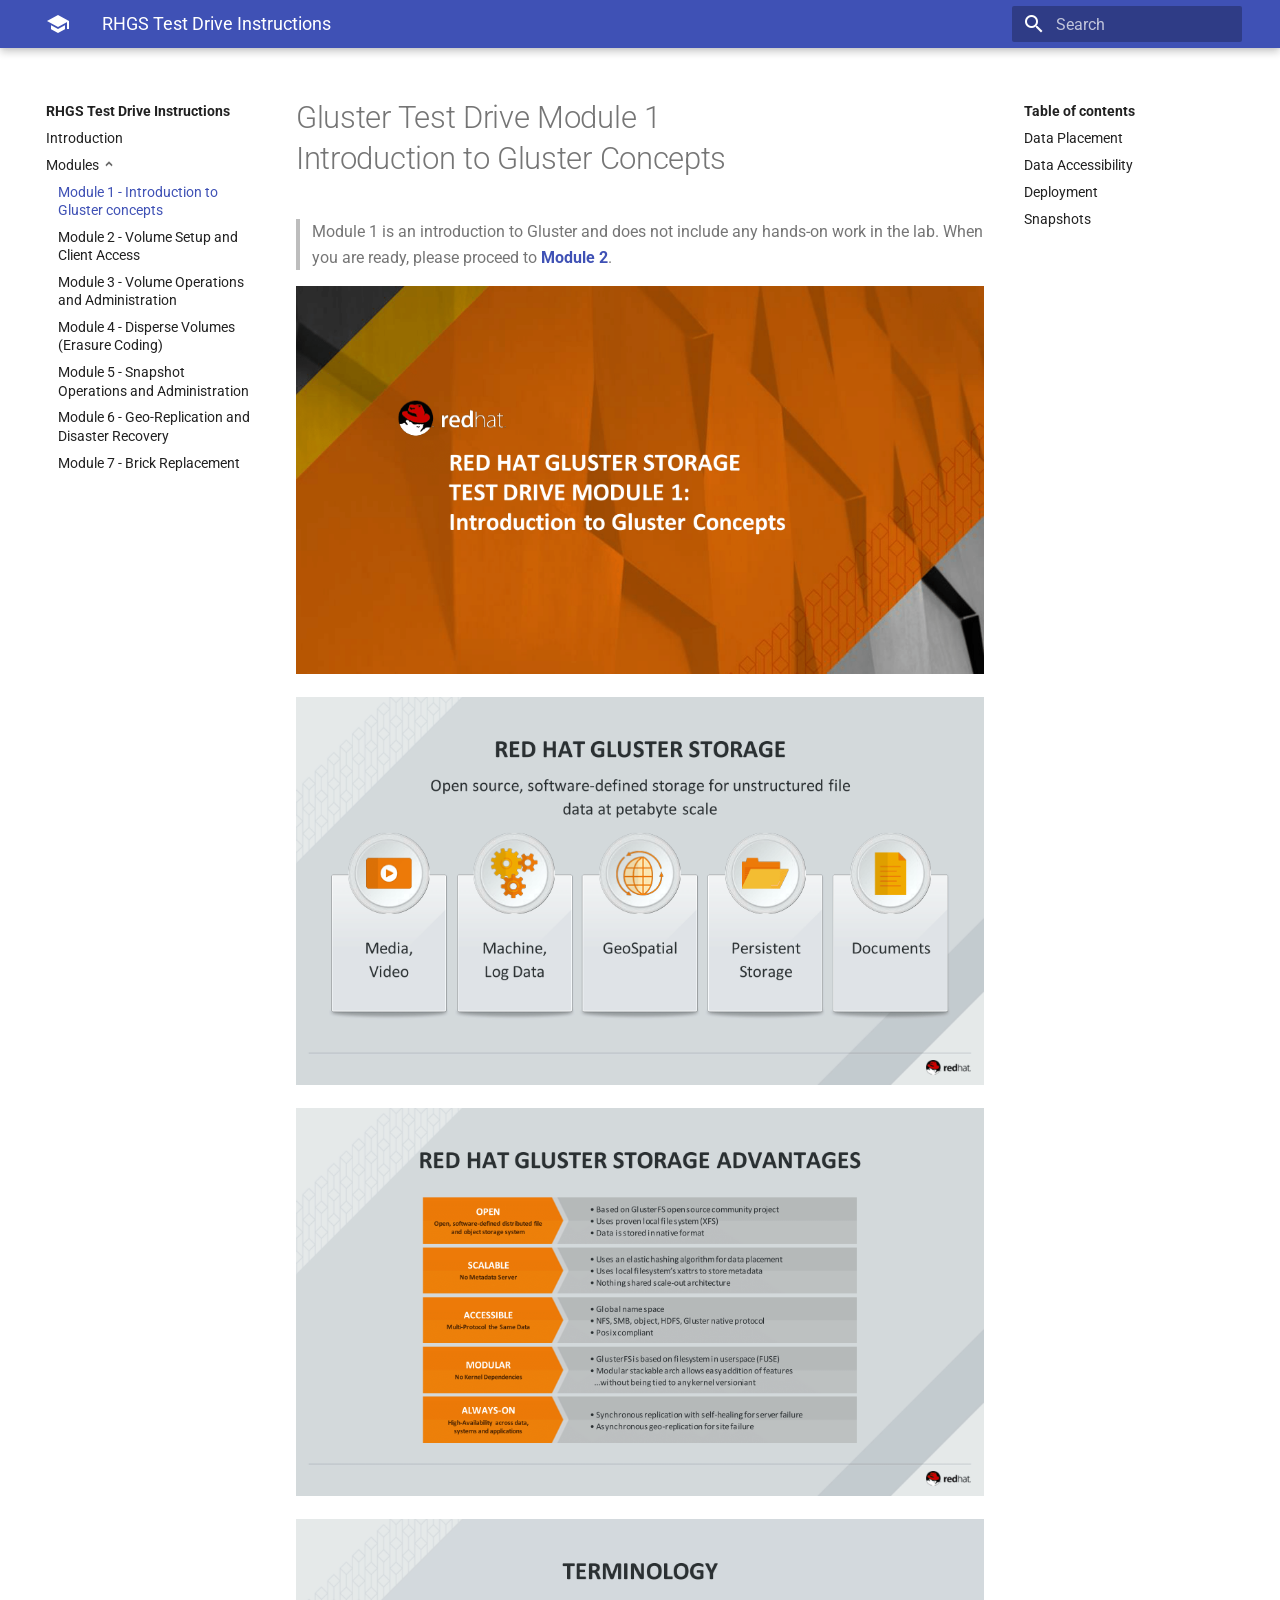
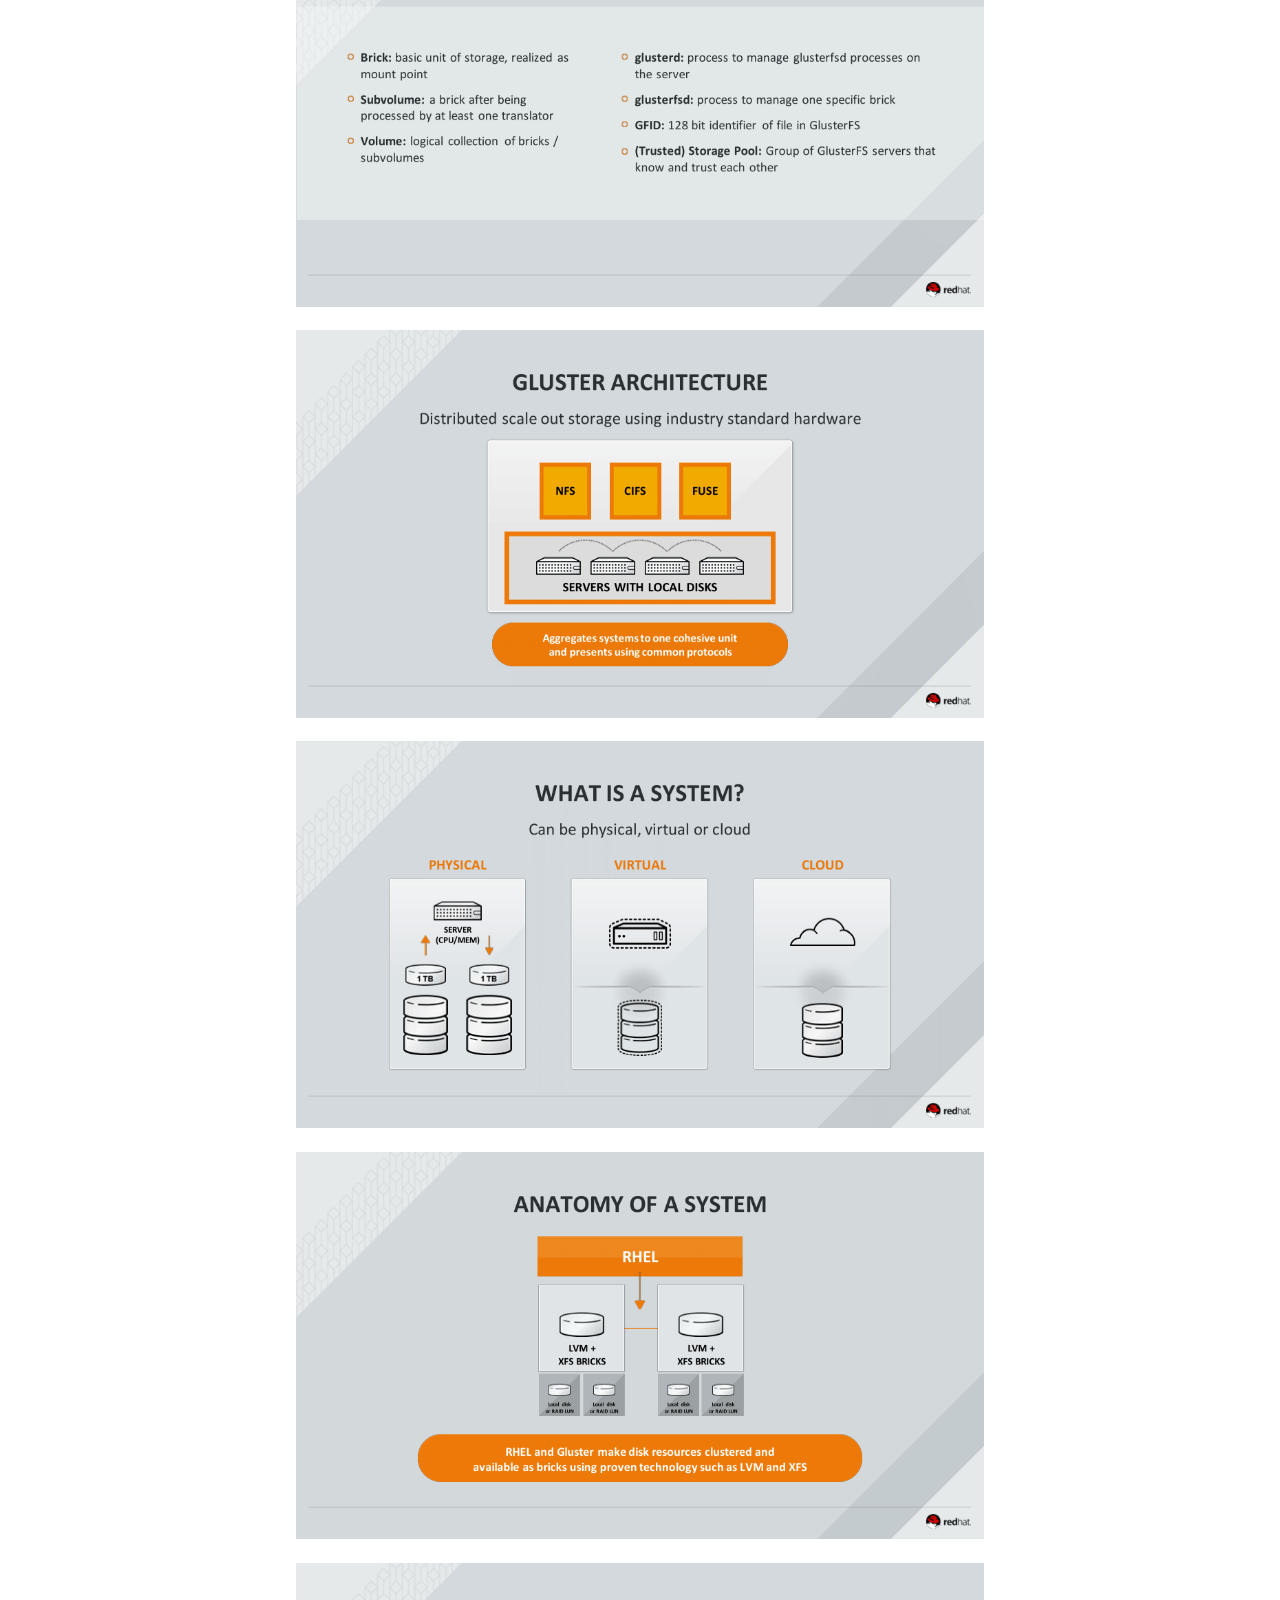
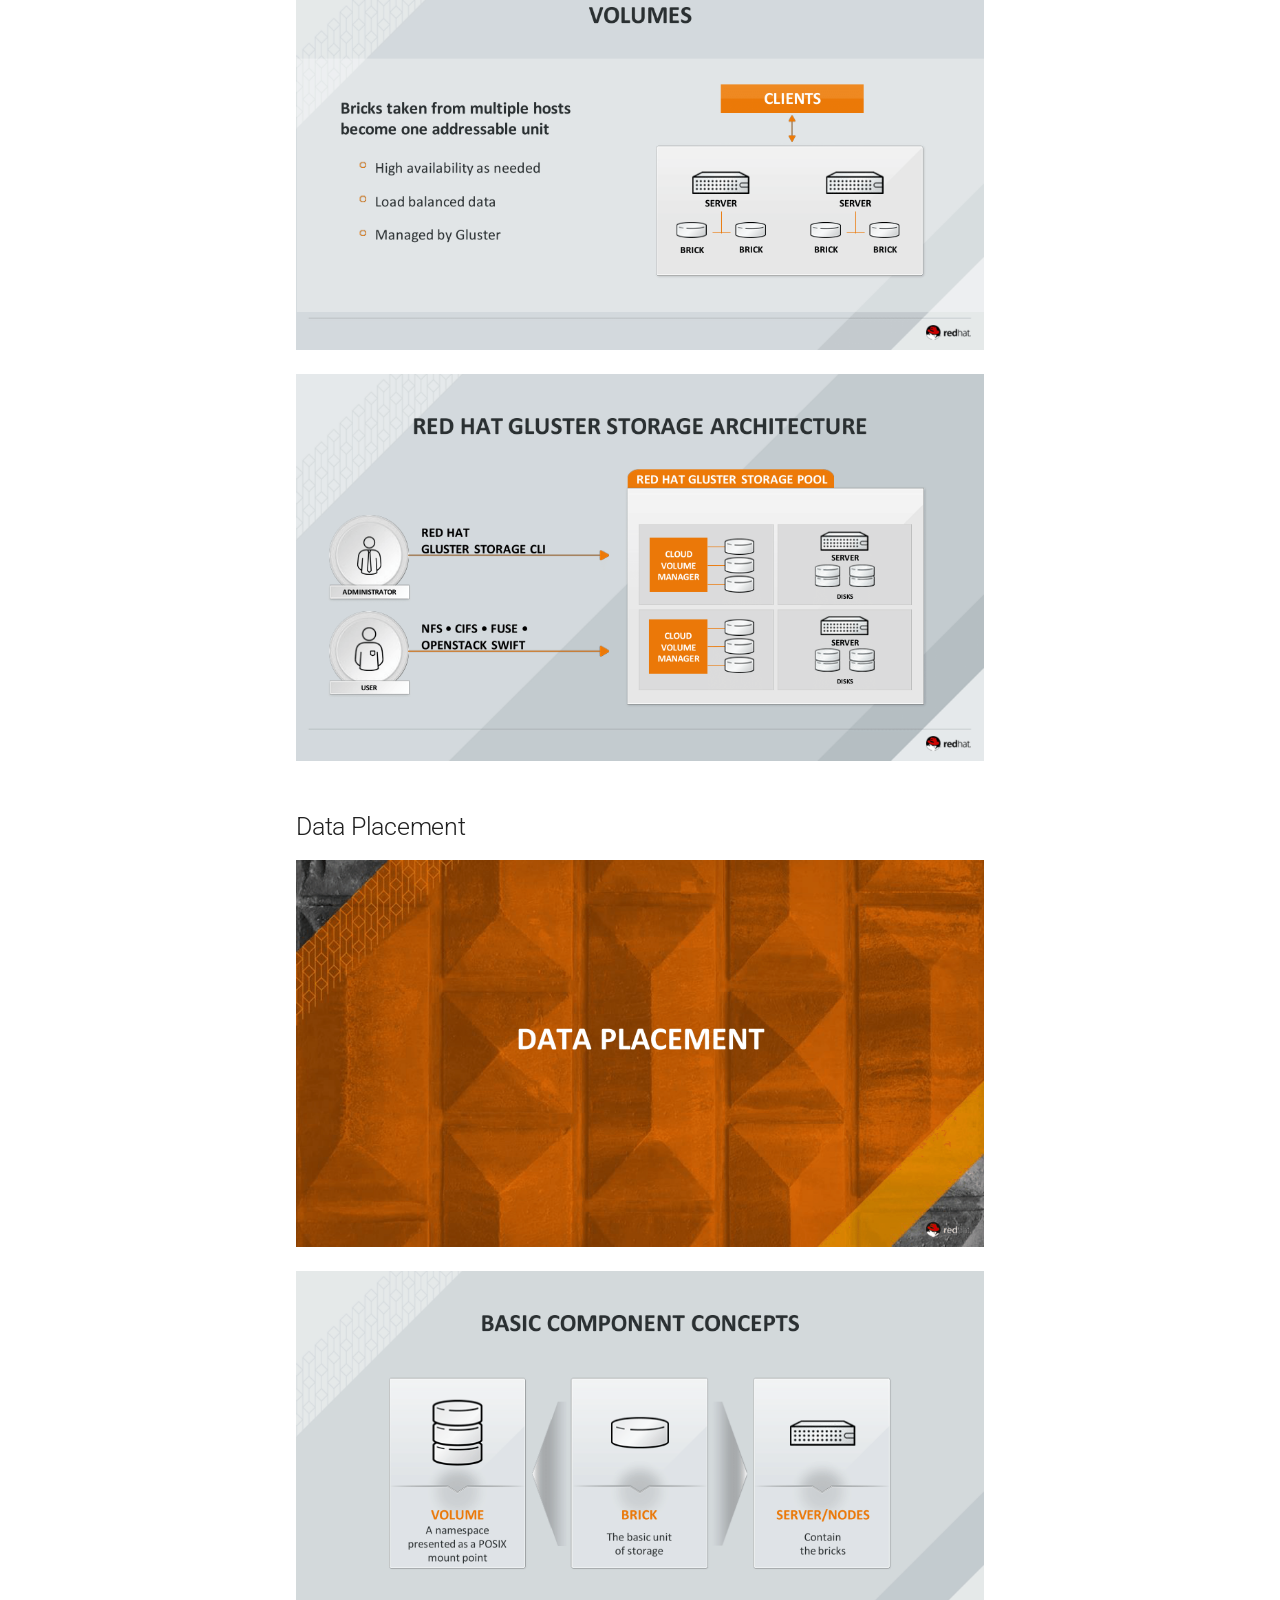
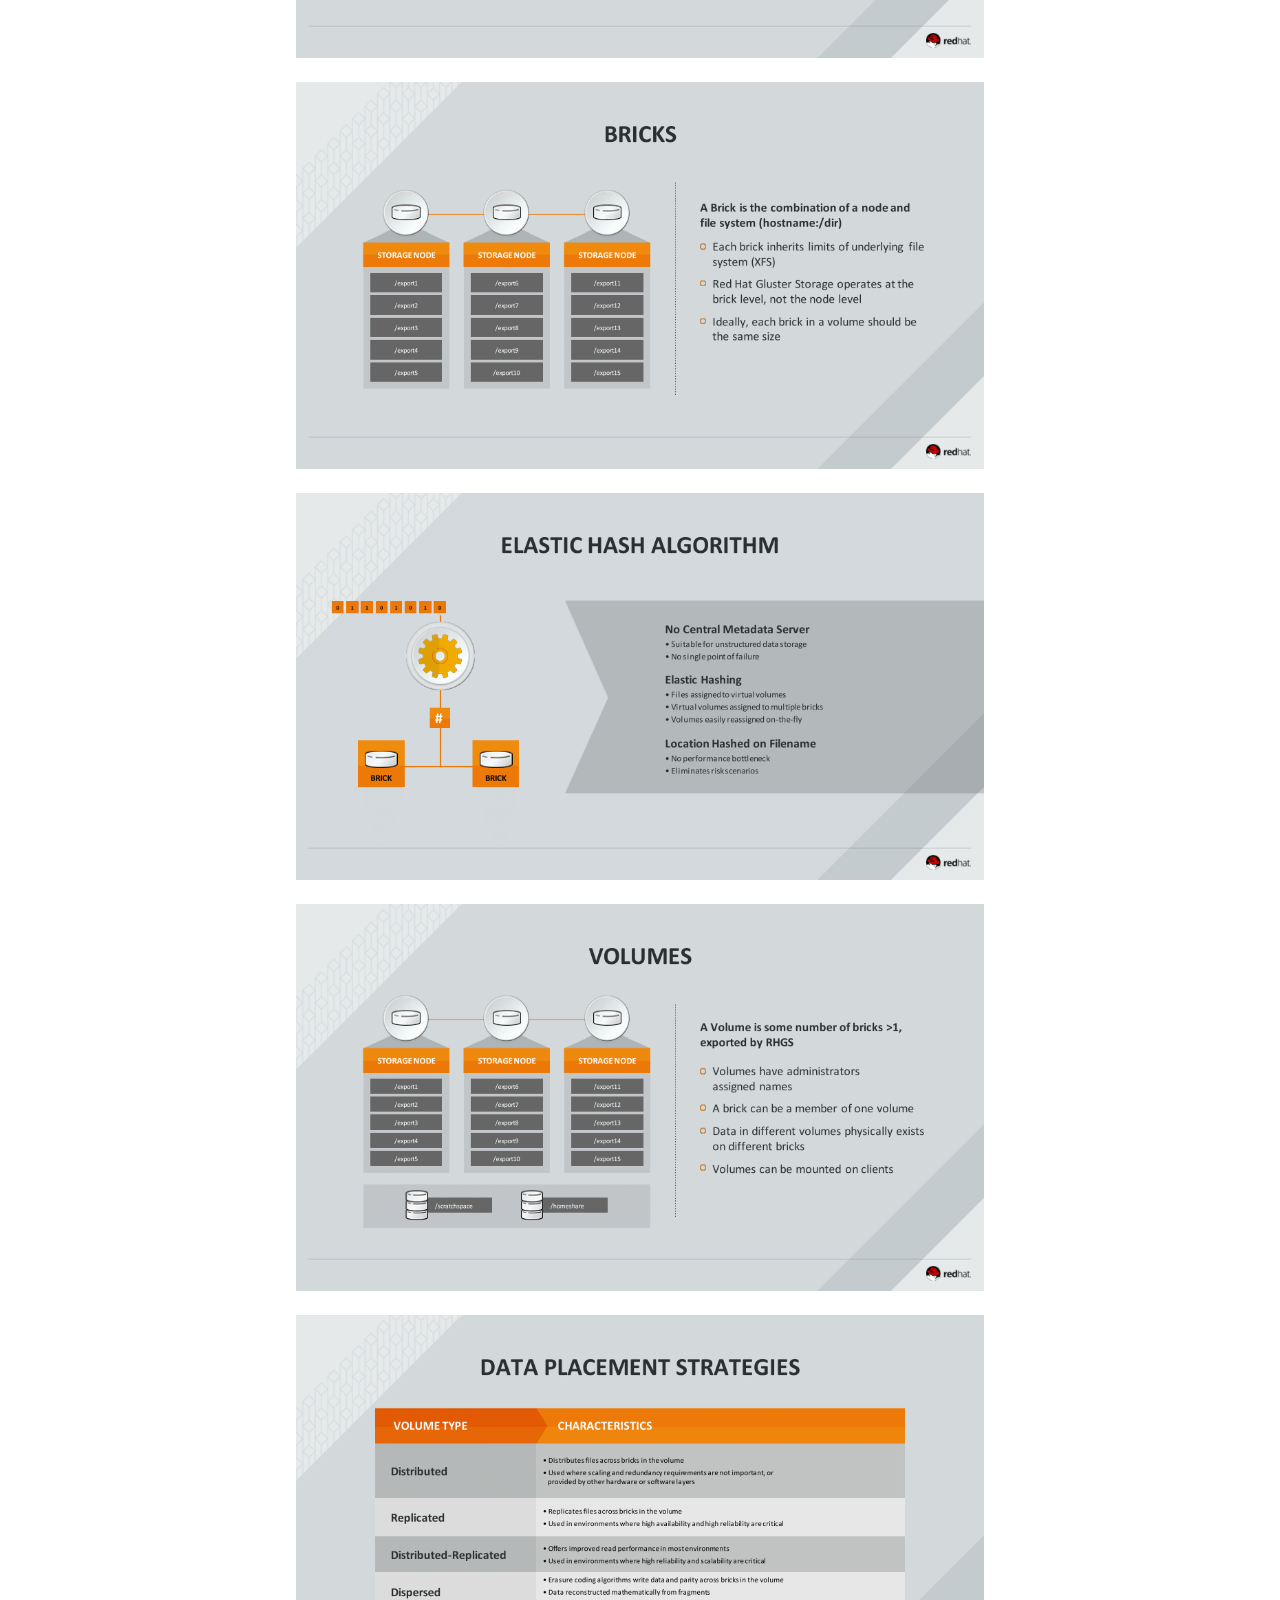
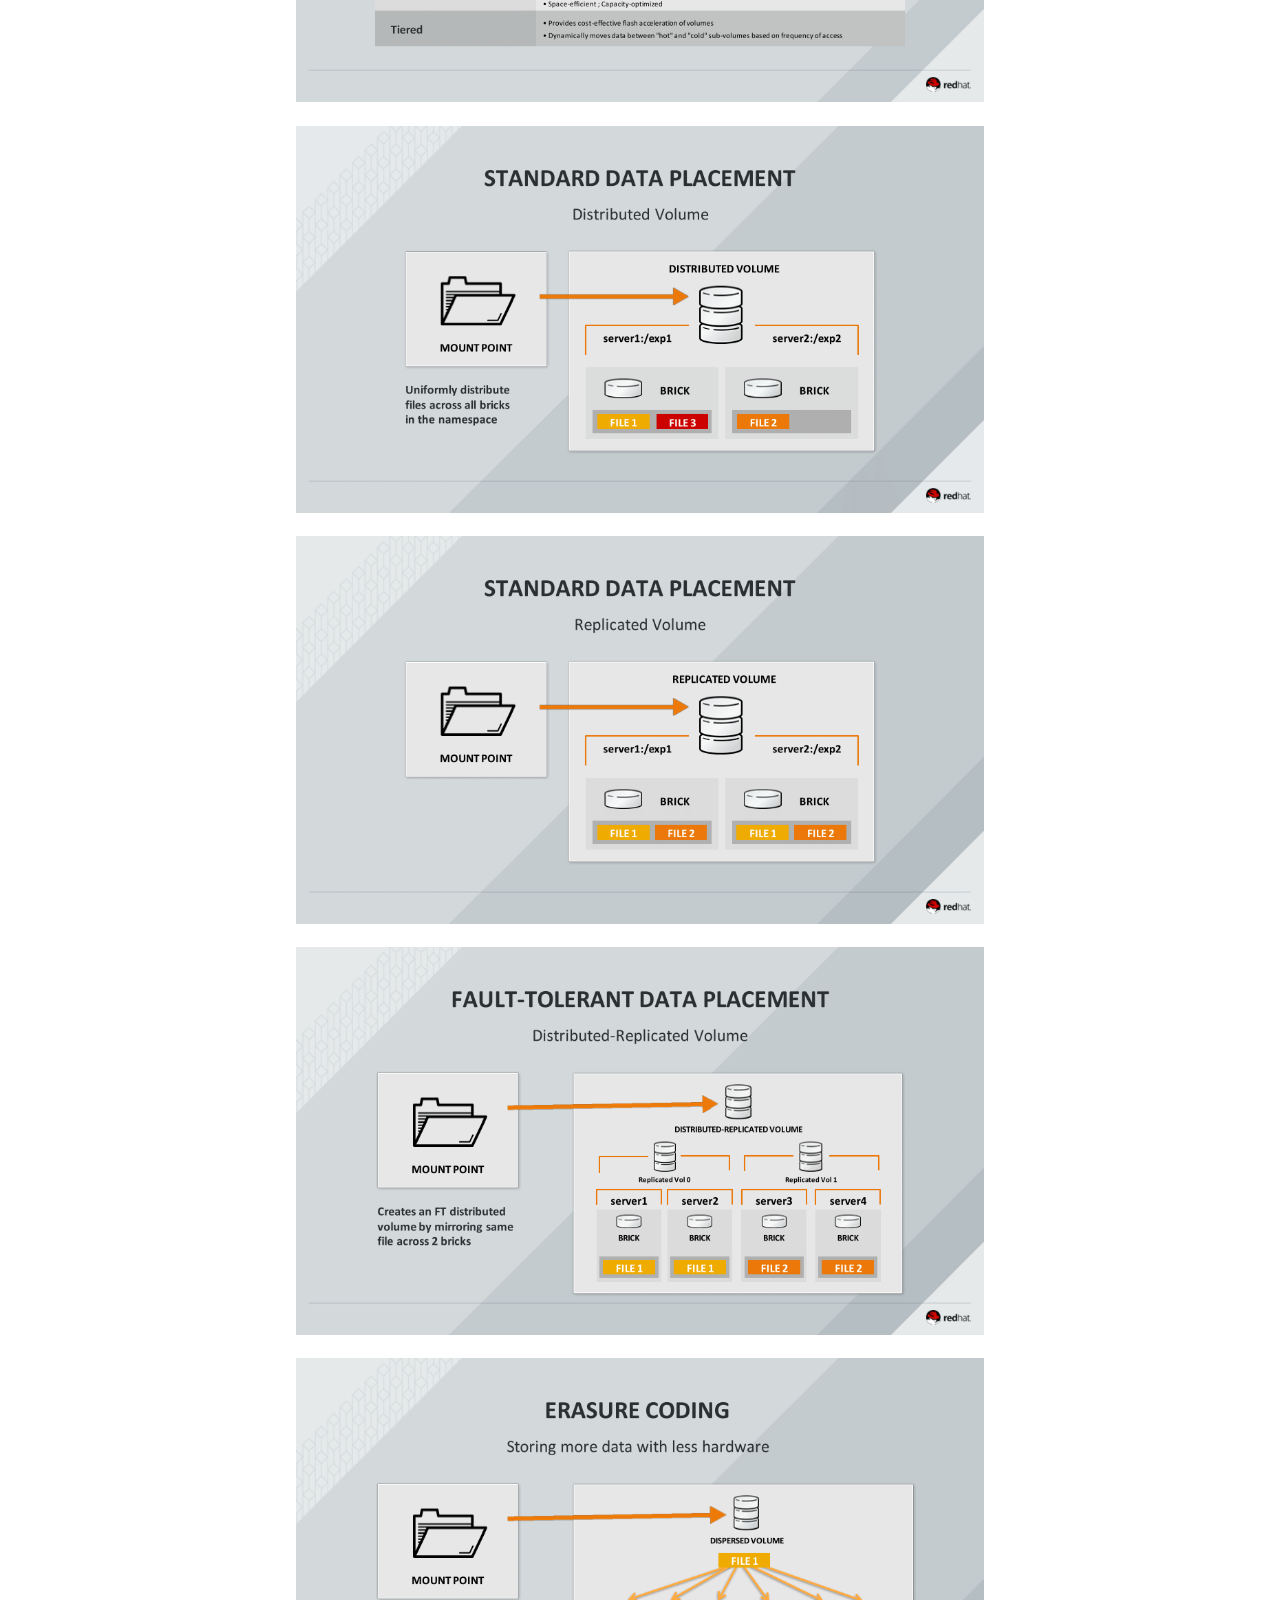
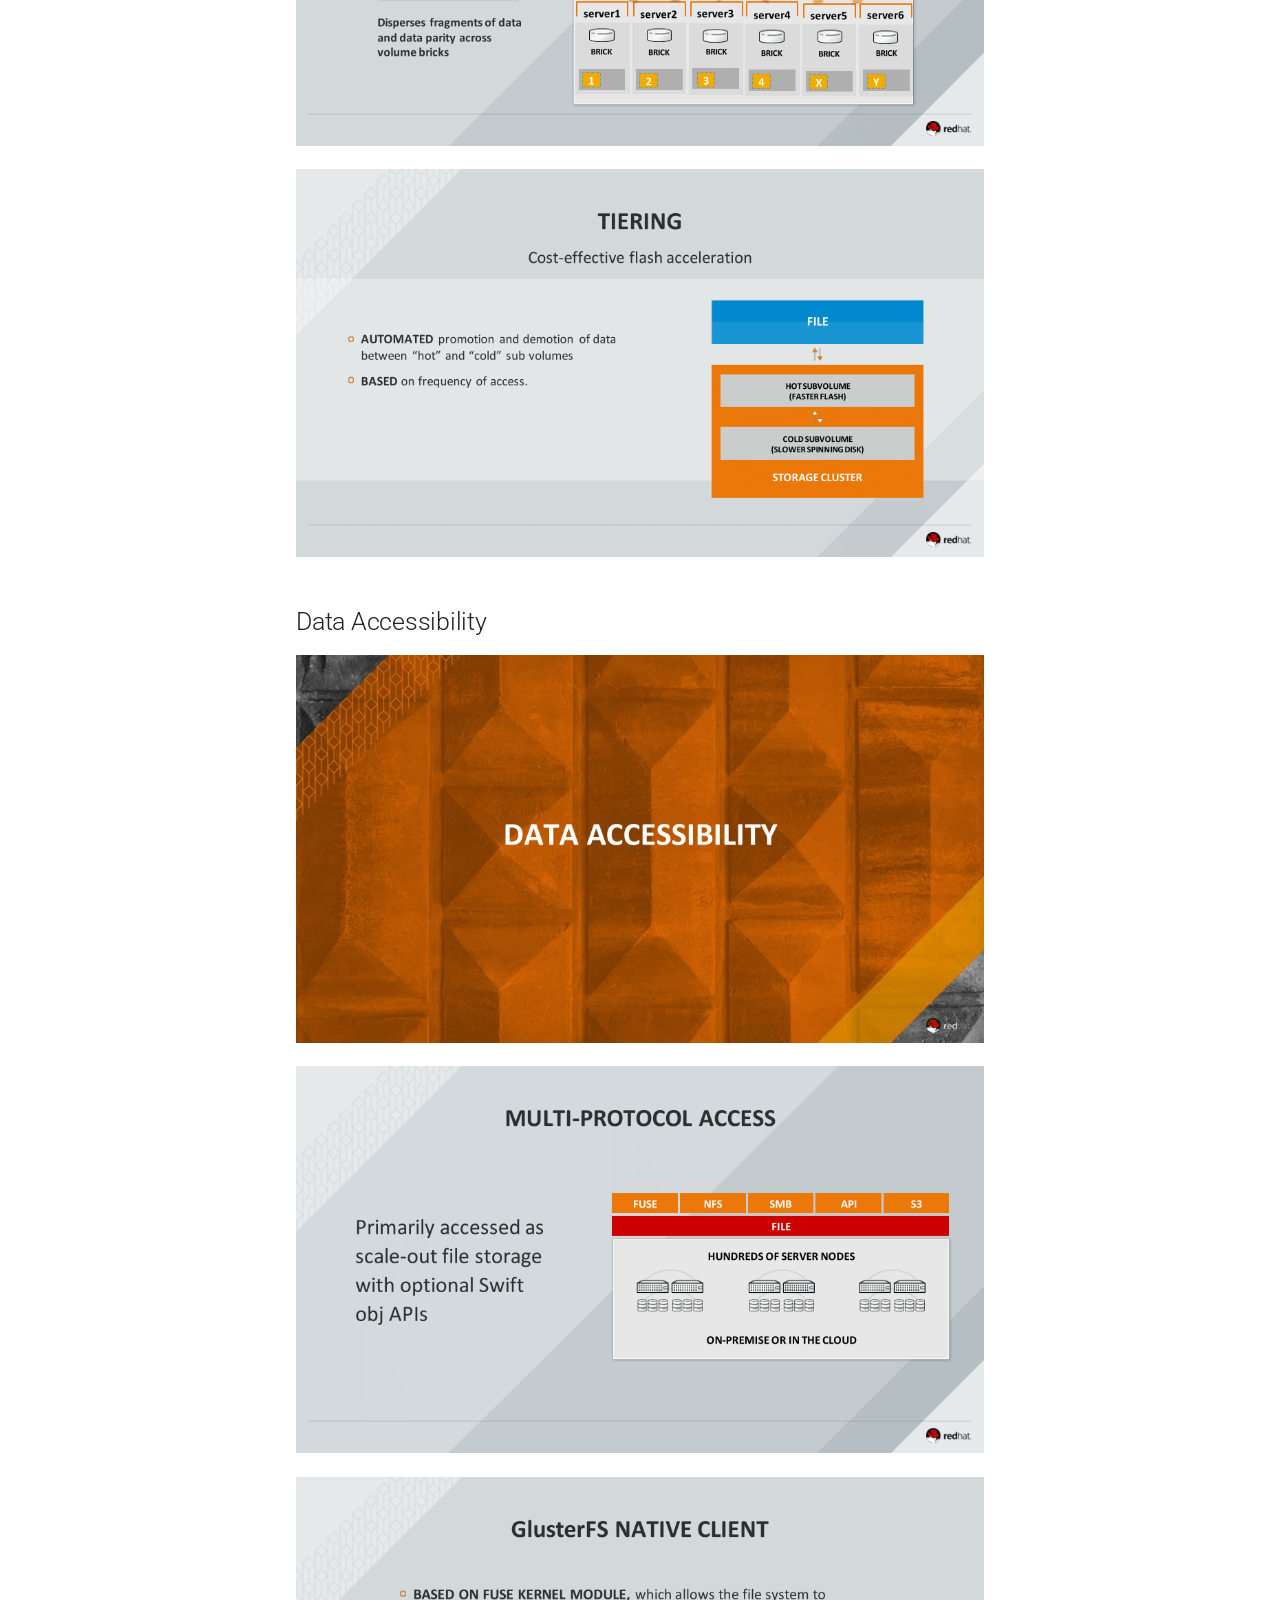
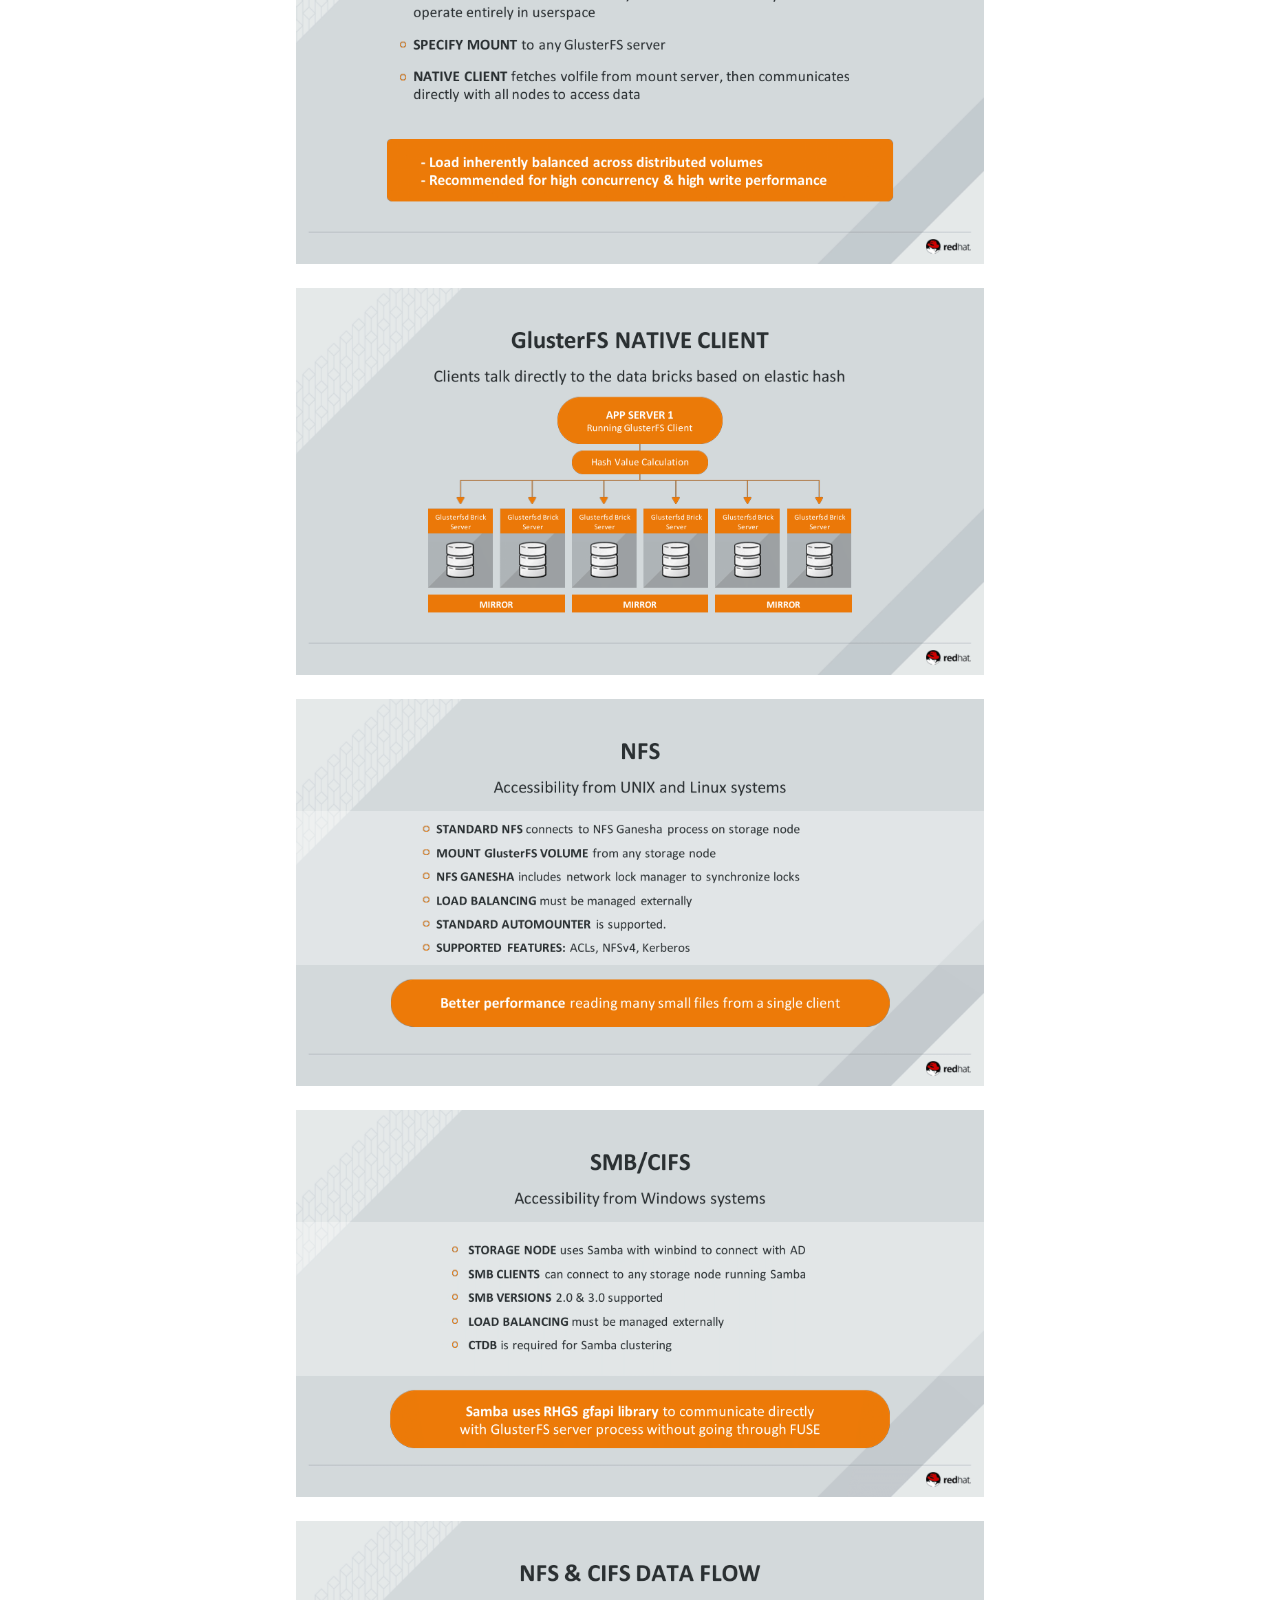
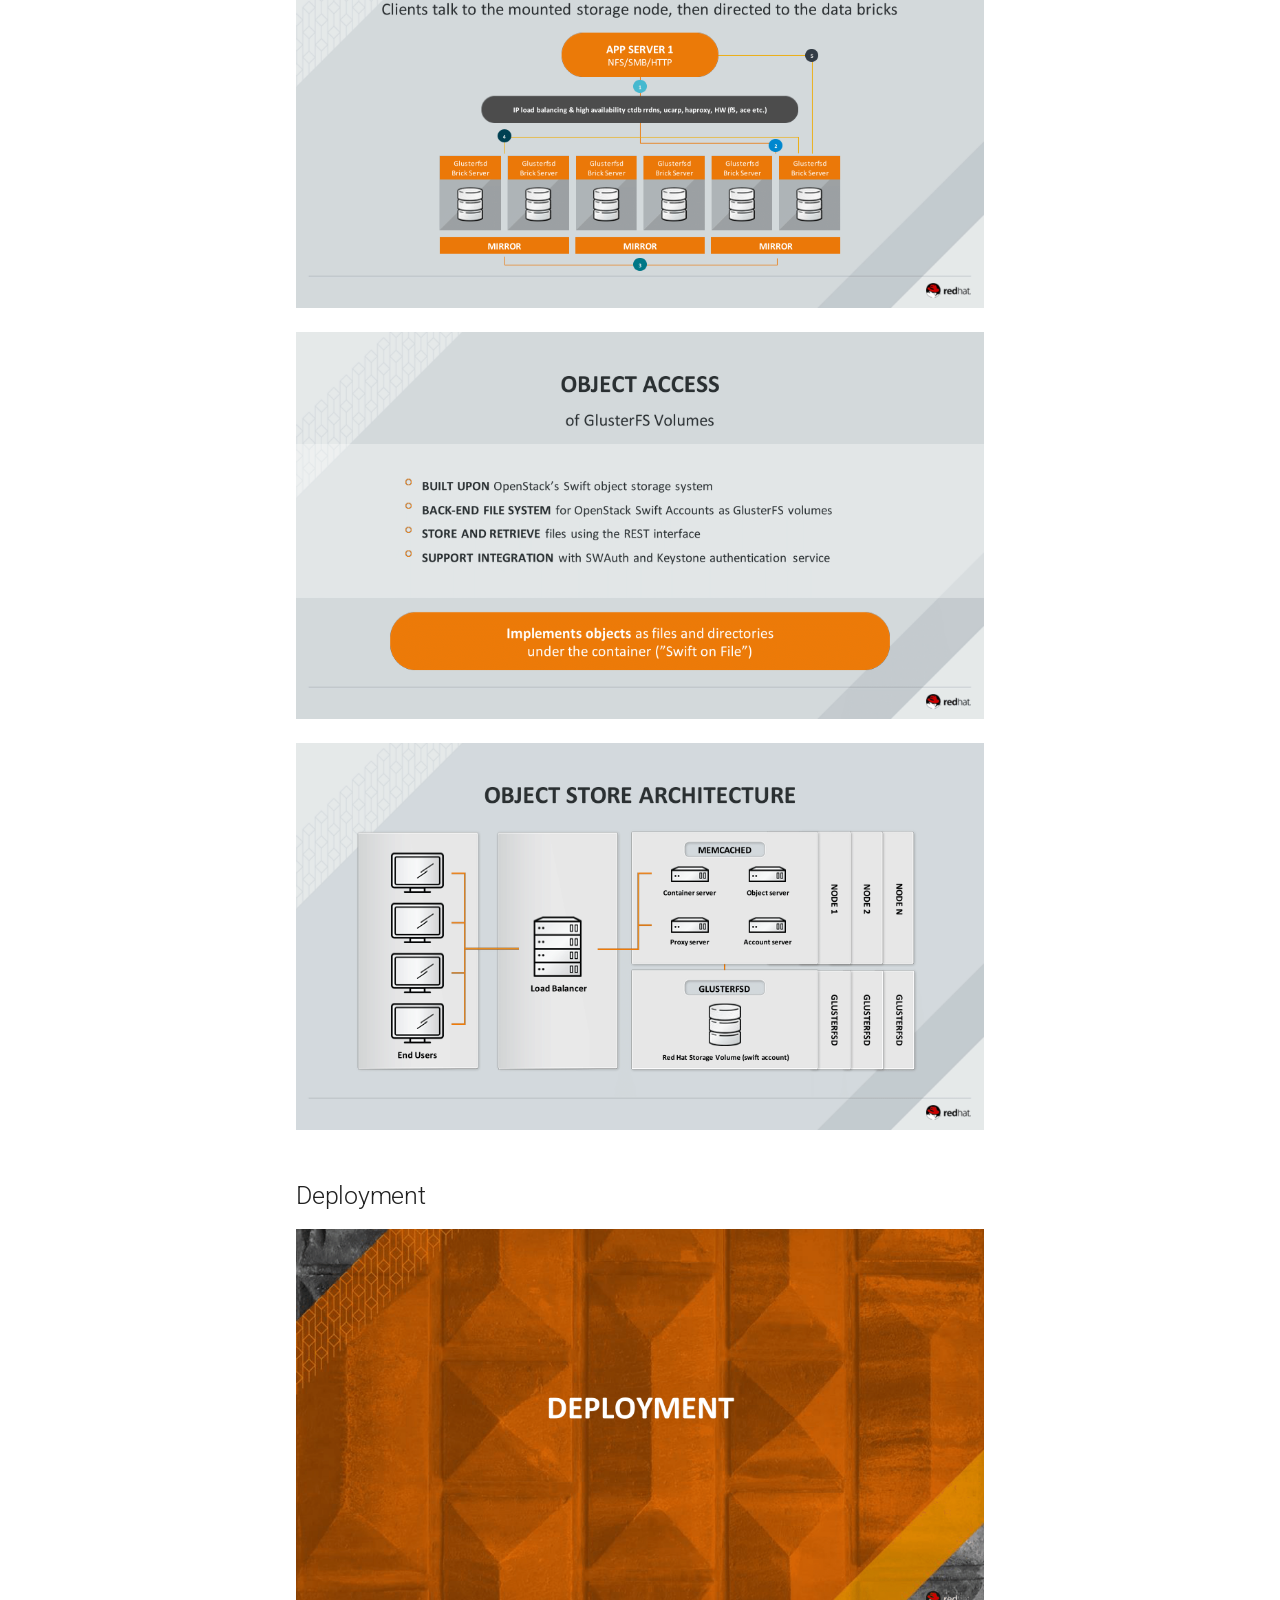
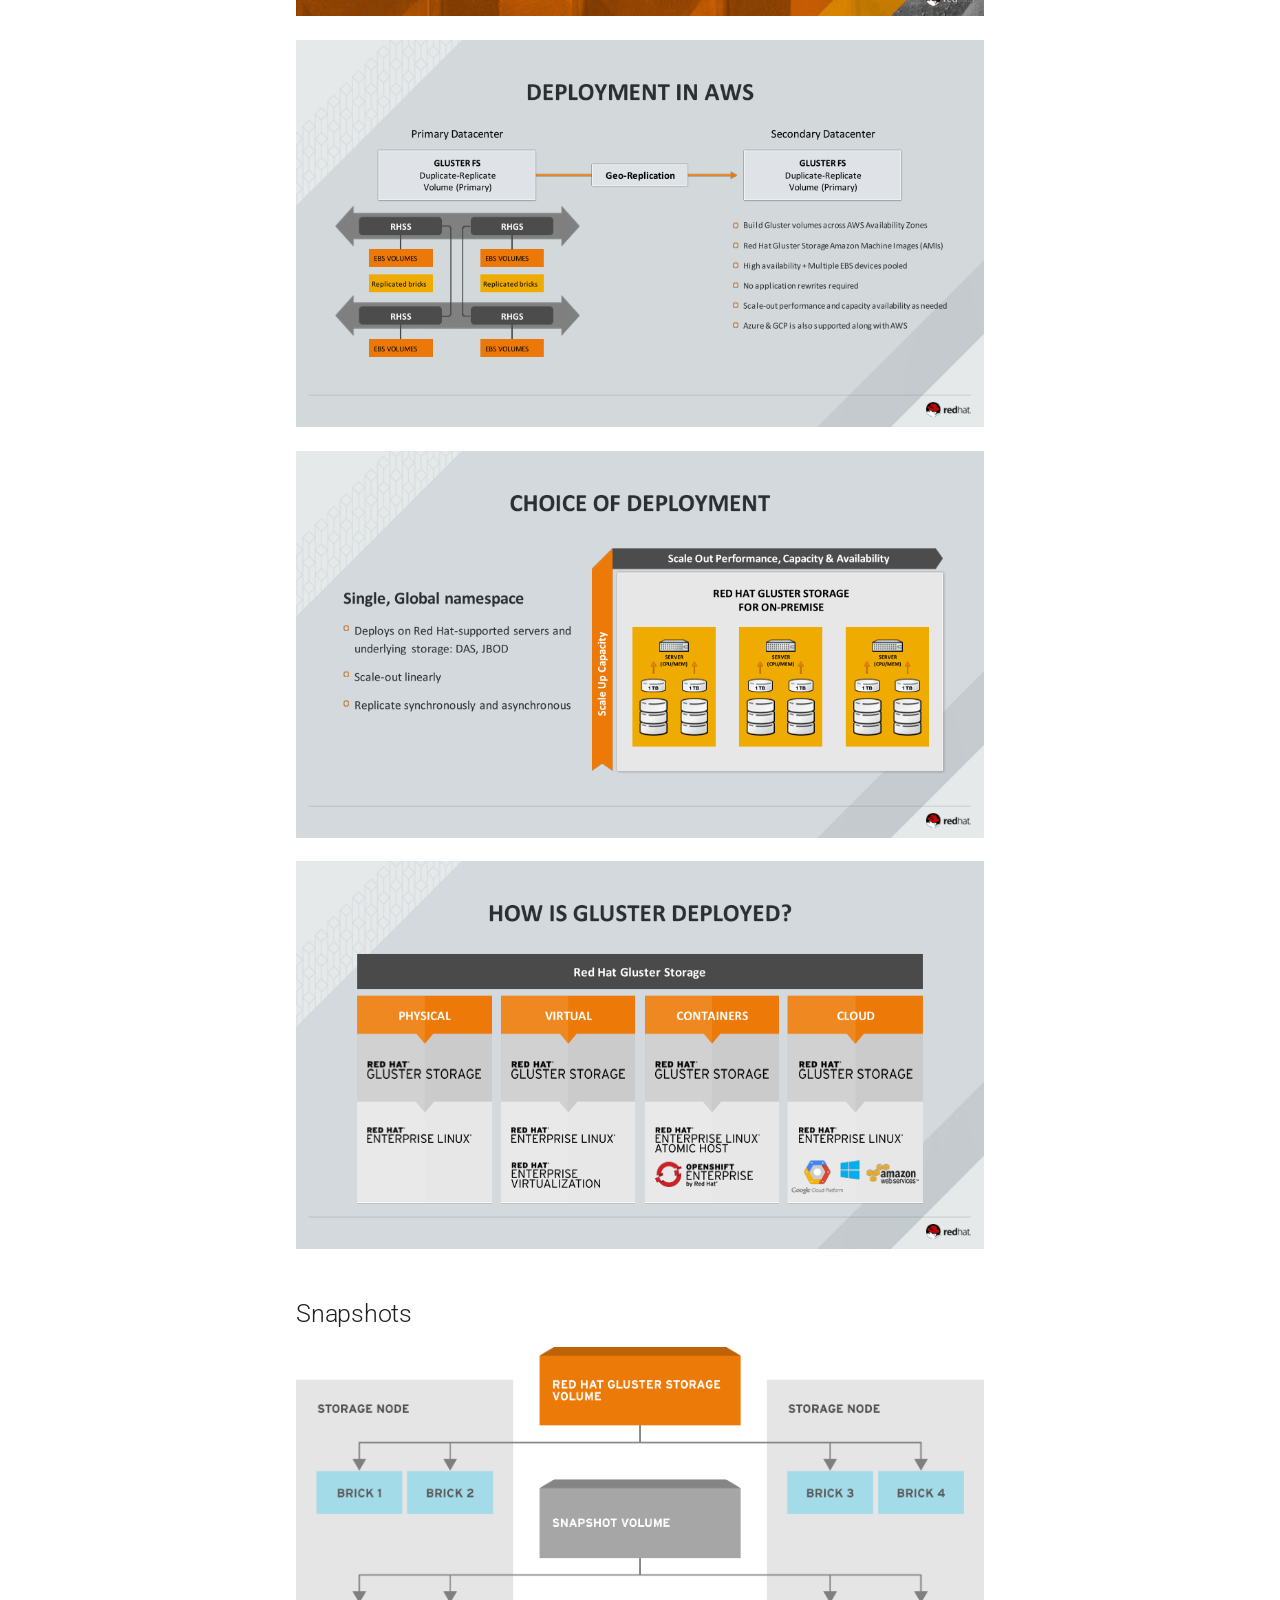
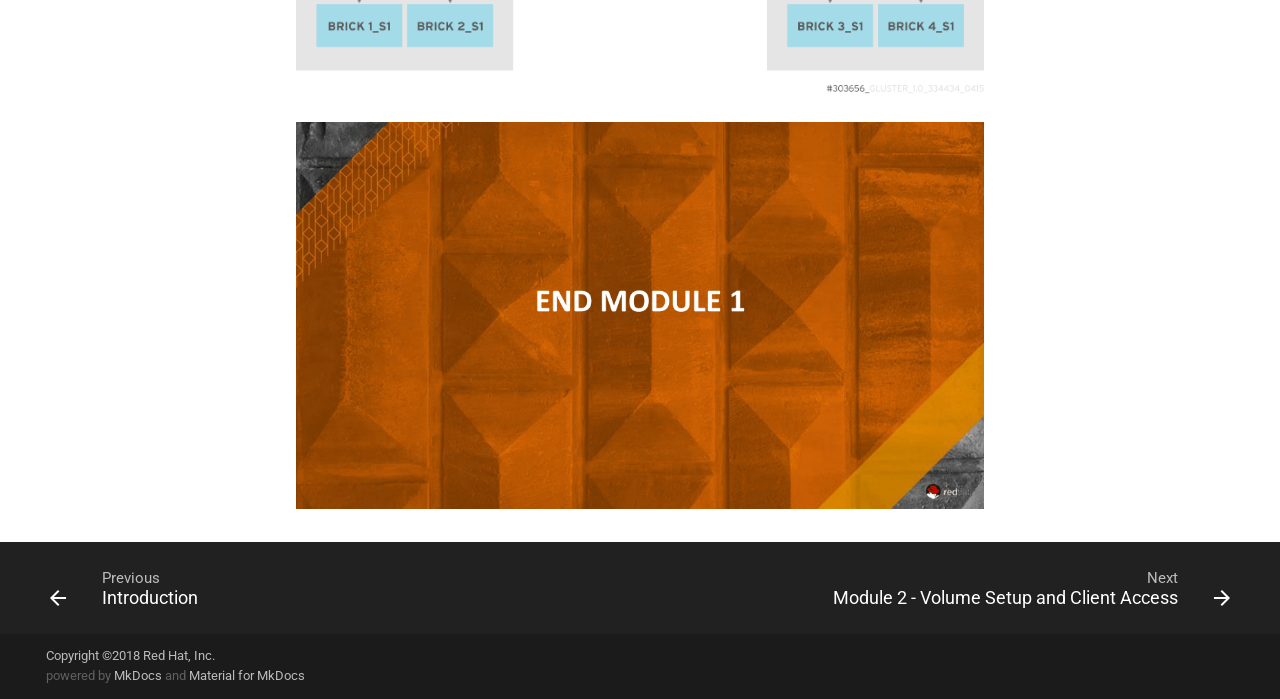
==== commit ba63e87a: "Deployed 9bbdfb8 with MkDocs version: 0.17.2" ====
--- a/gluster-module-1/index.html
+++ b/gluster-module-1/index.html
@@ -320,6 +320,18 @@
   <li class="md-nav__item">
     <a href="../gluster-module-6/" title="Module 6 - Geo-Replication and Disaster Recovery" class="md-nav__link">
       Module 6 - Geo-Replication and Disaster Recovery
+    </a>
+  </li>
+
+        
+          
+          
+          
+
+
+  <li class="md-nav__item">
+    <a href="../gluster-module-7/" title="Module 7 - Brick Replacement" class="md-nav__link">
+      Module 7 - Brick Replacement
     </a>
   </li>
 
